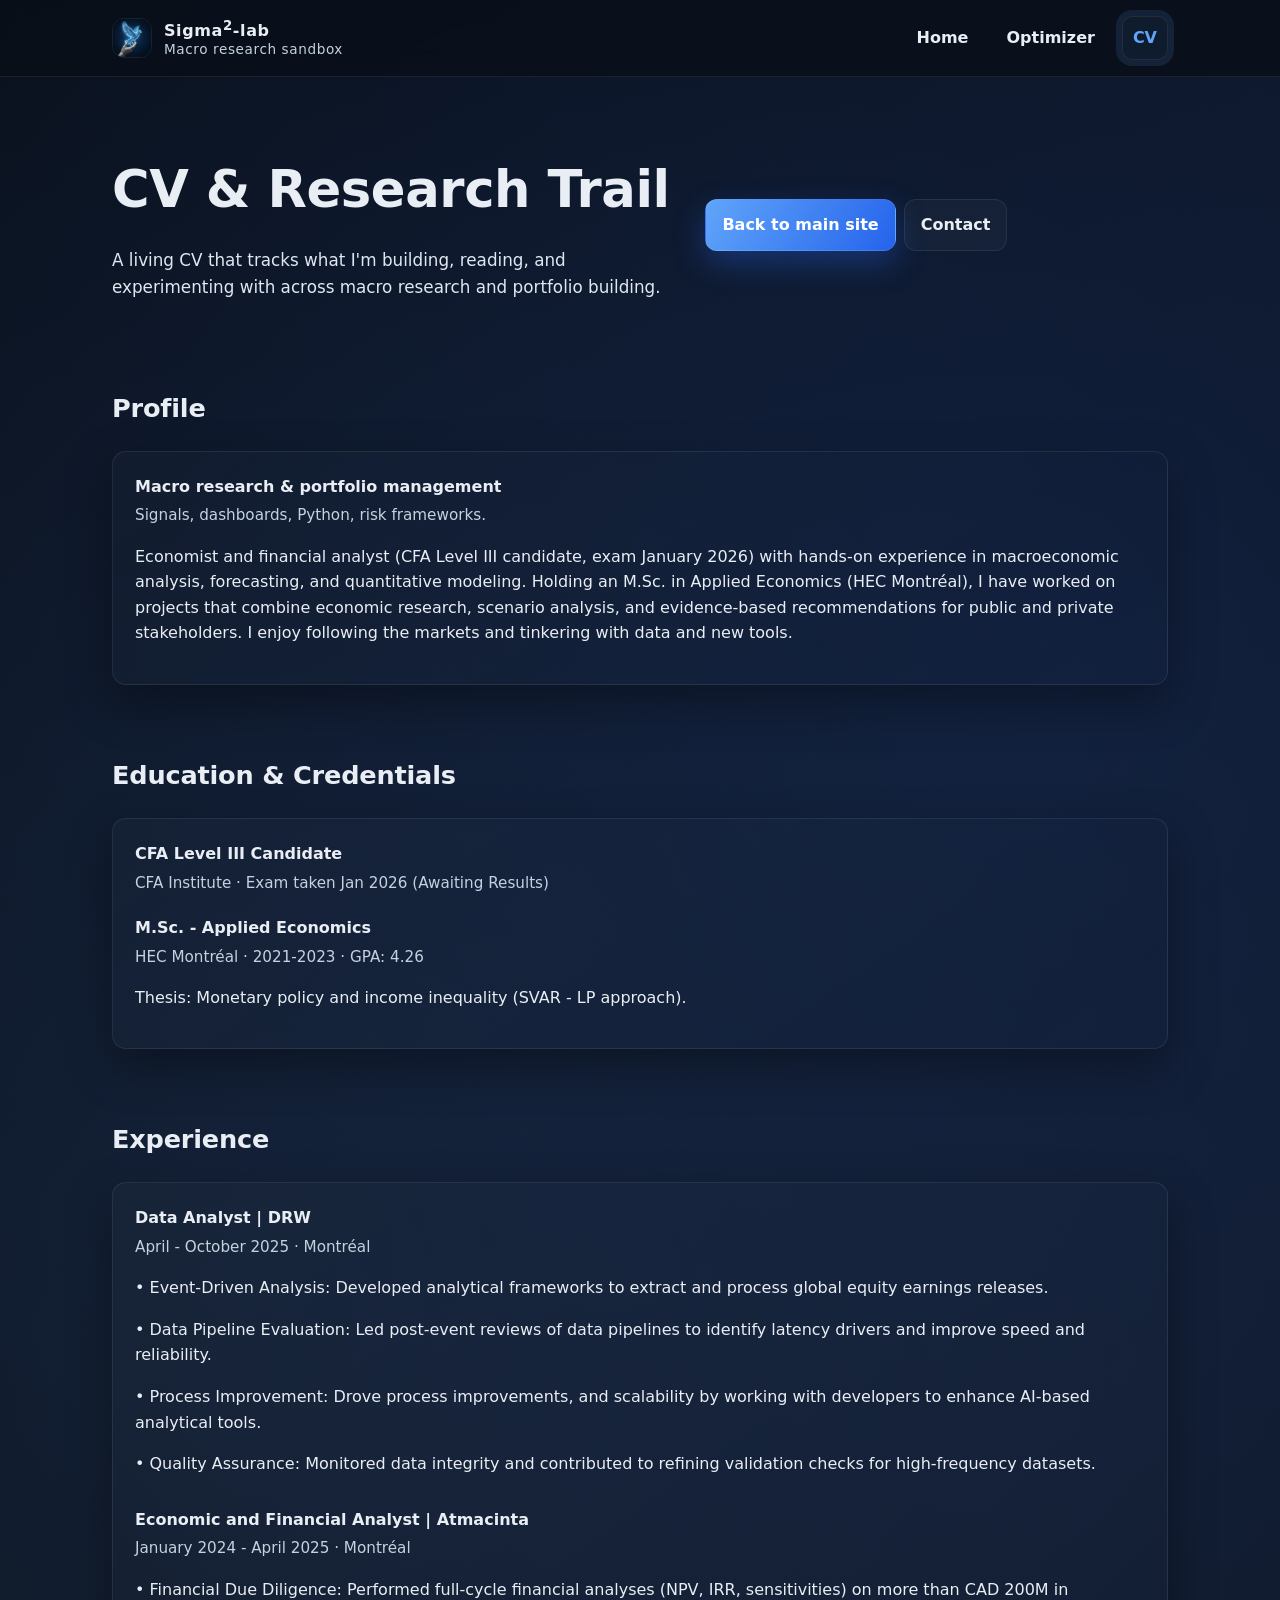
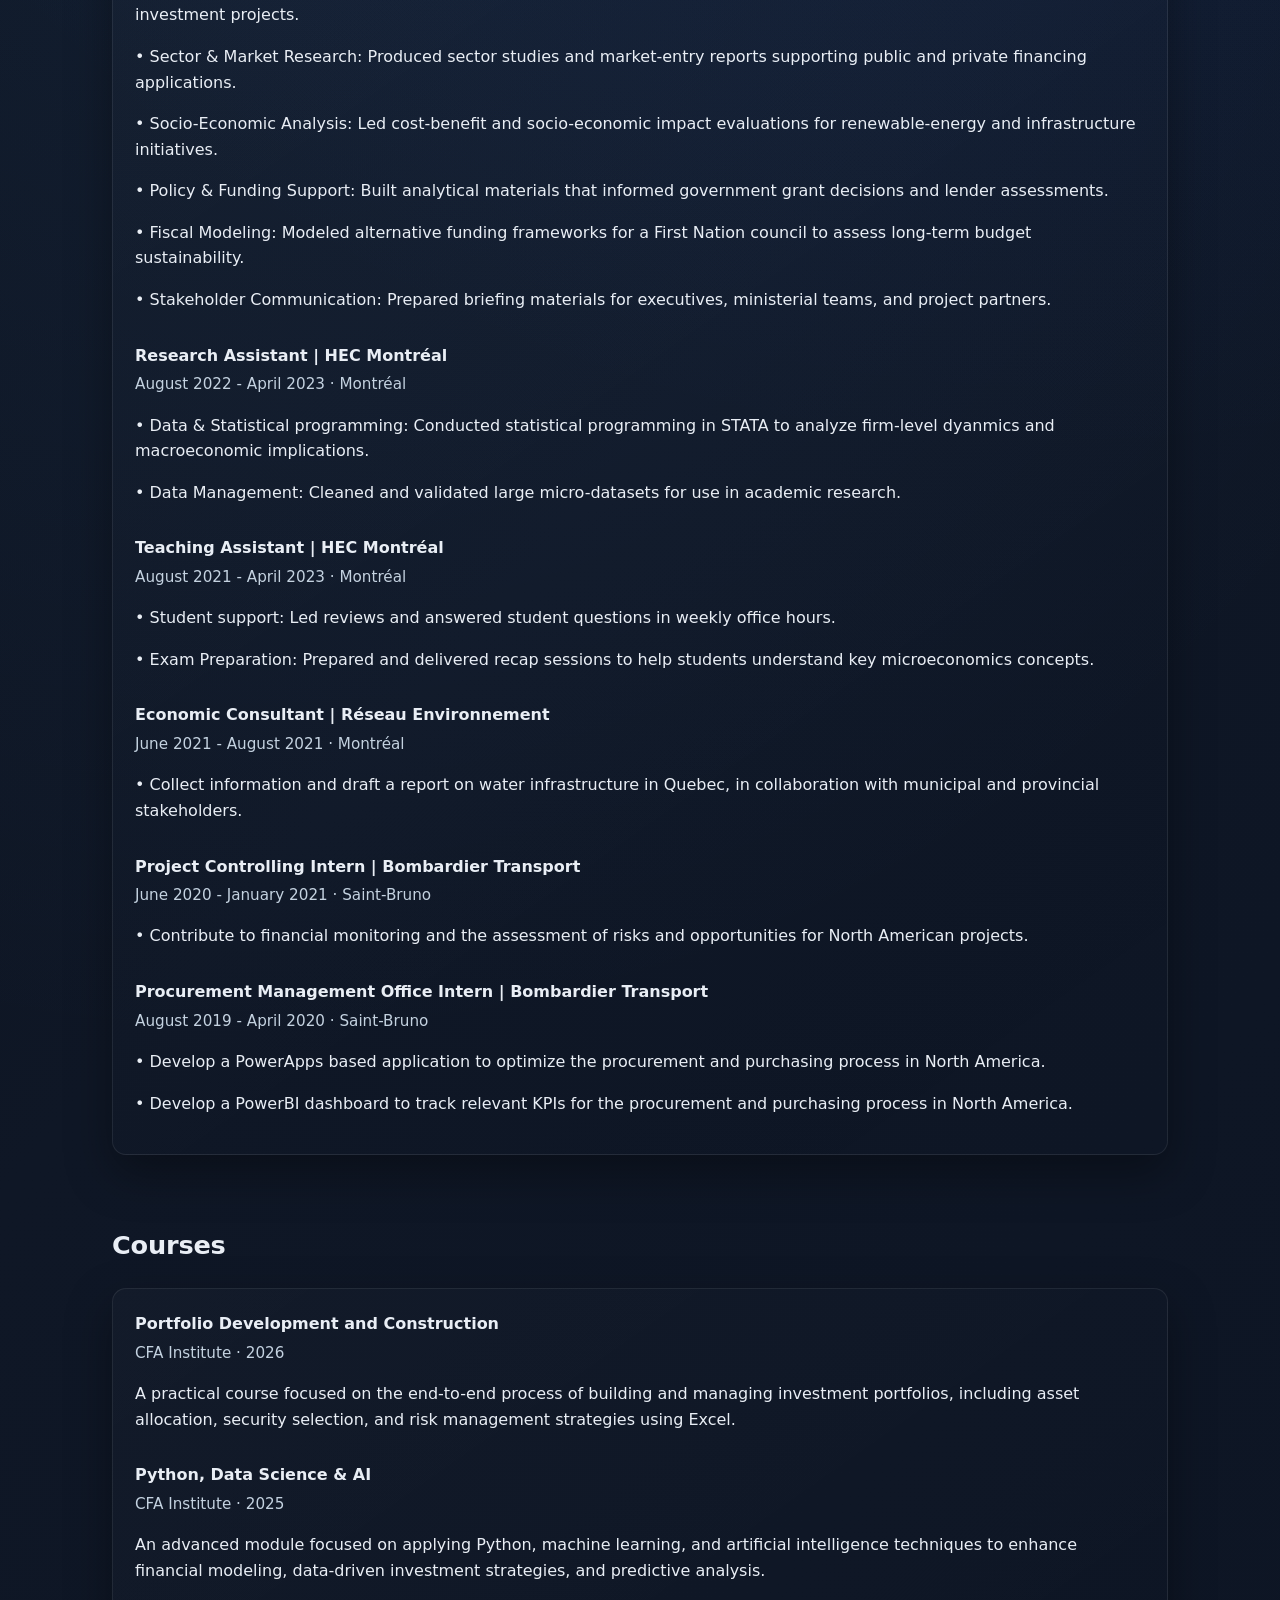
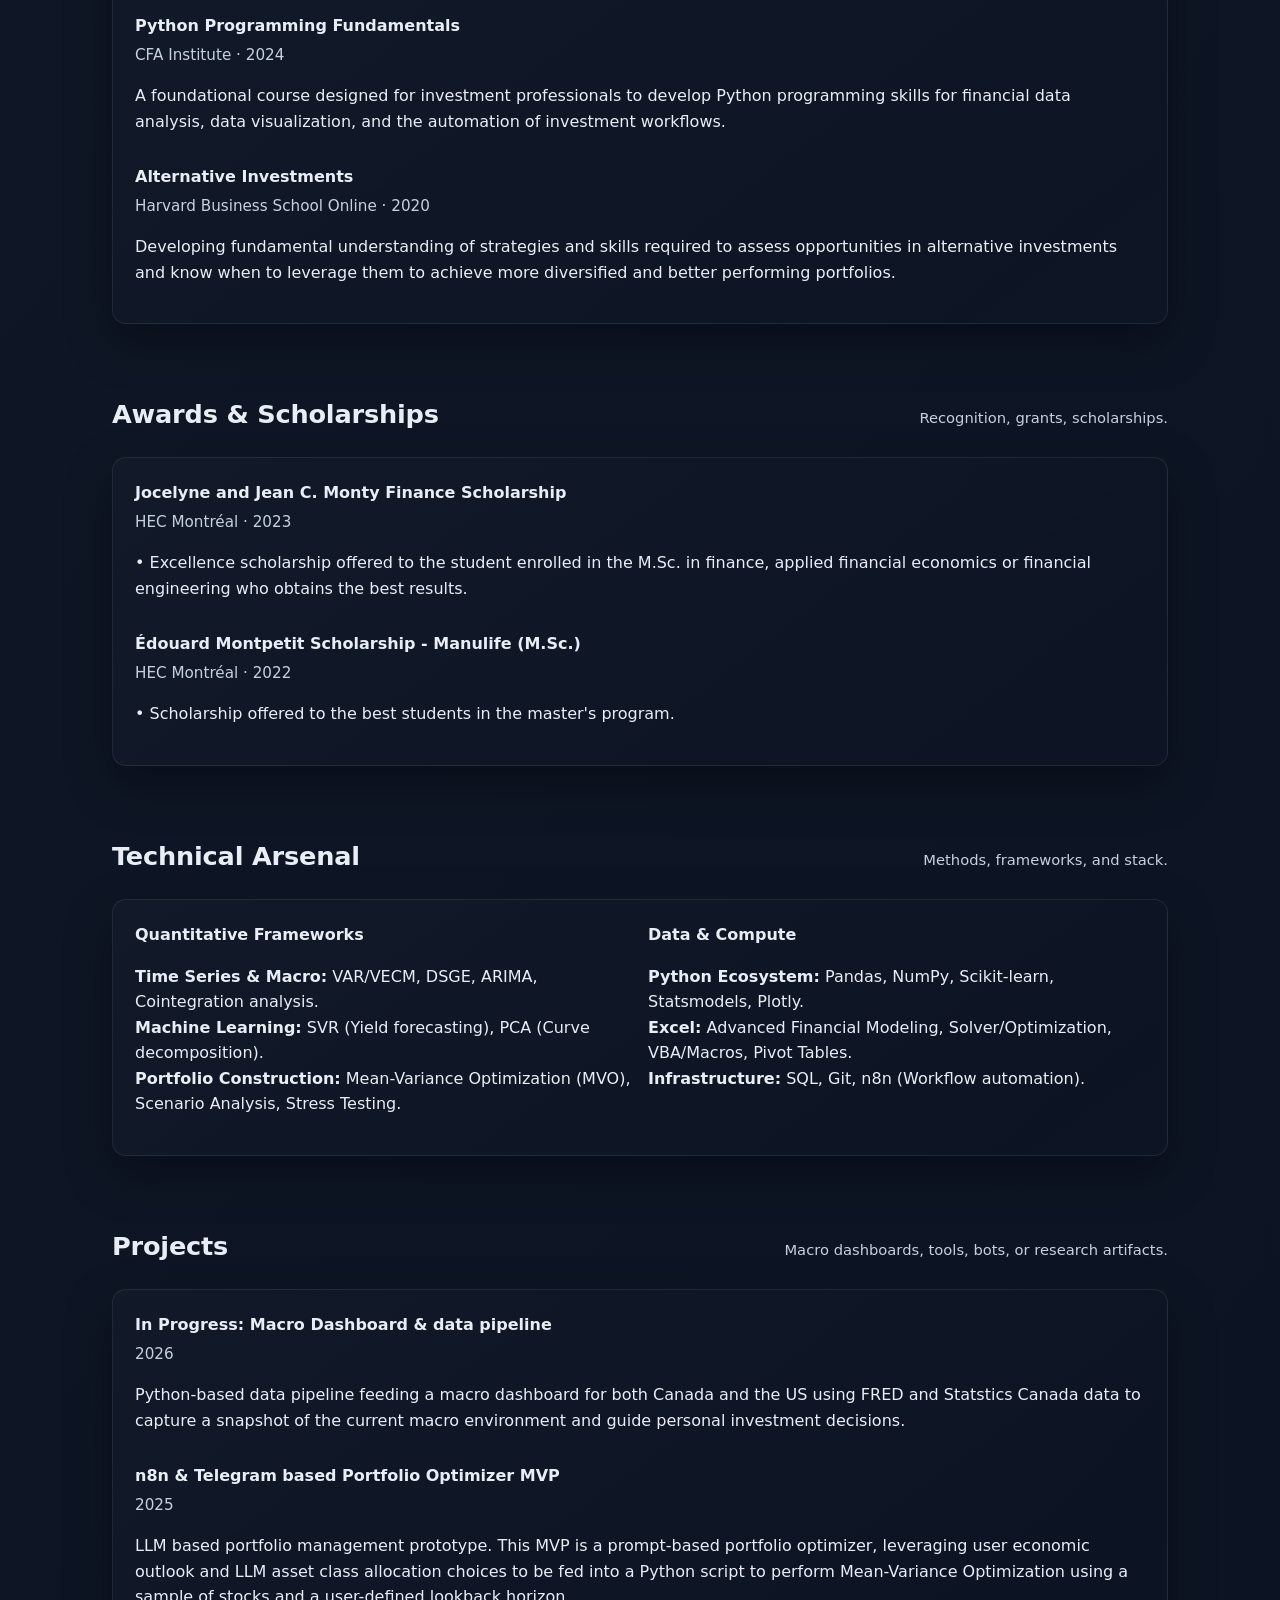
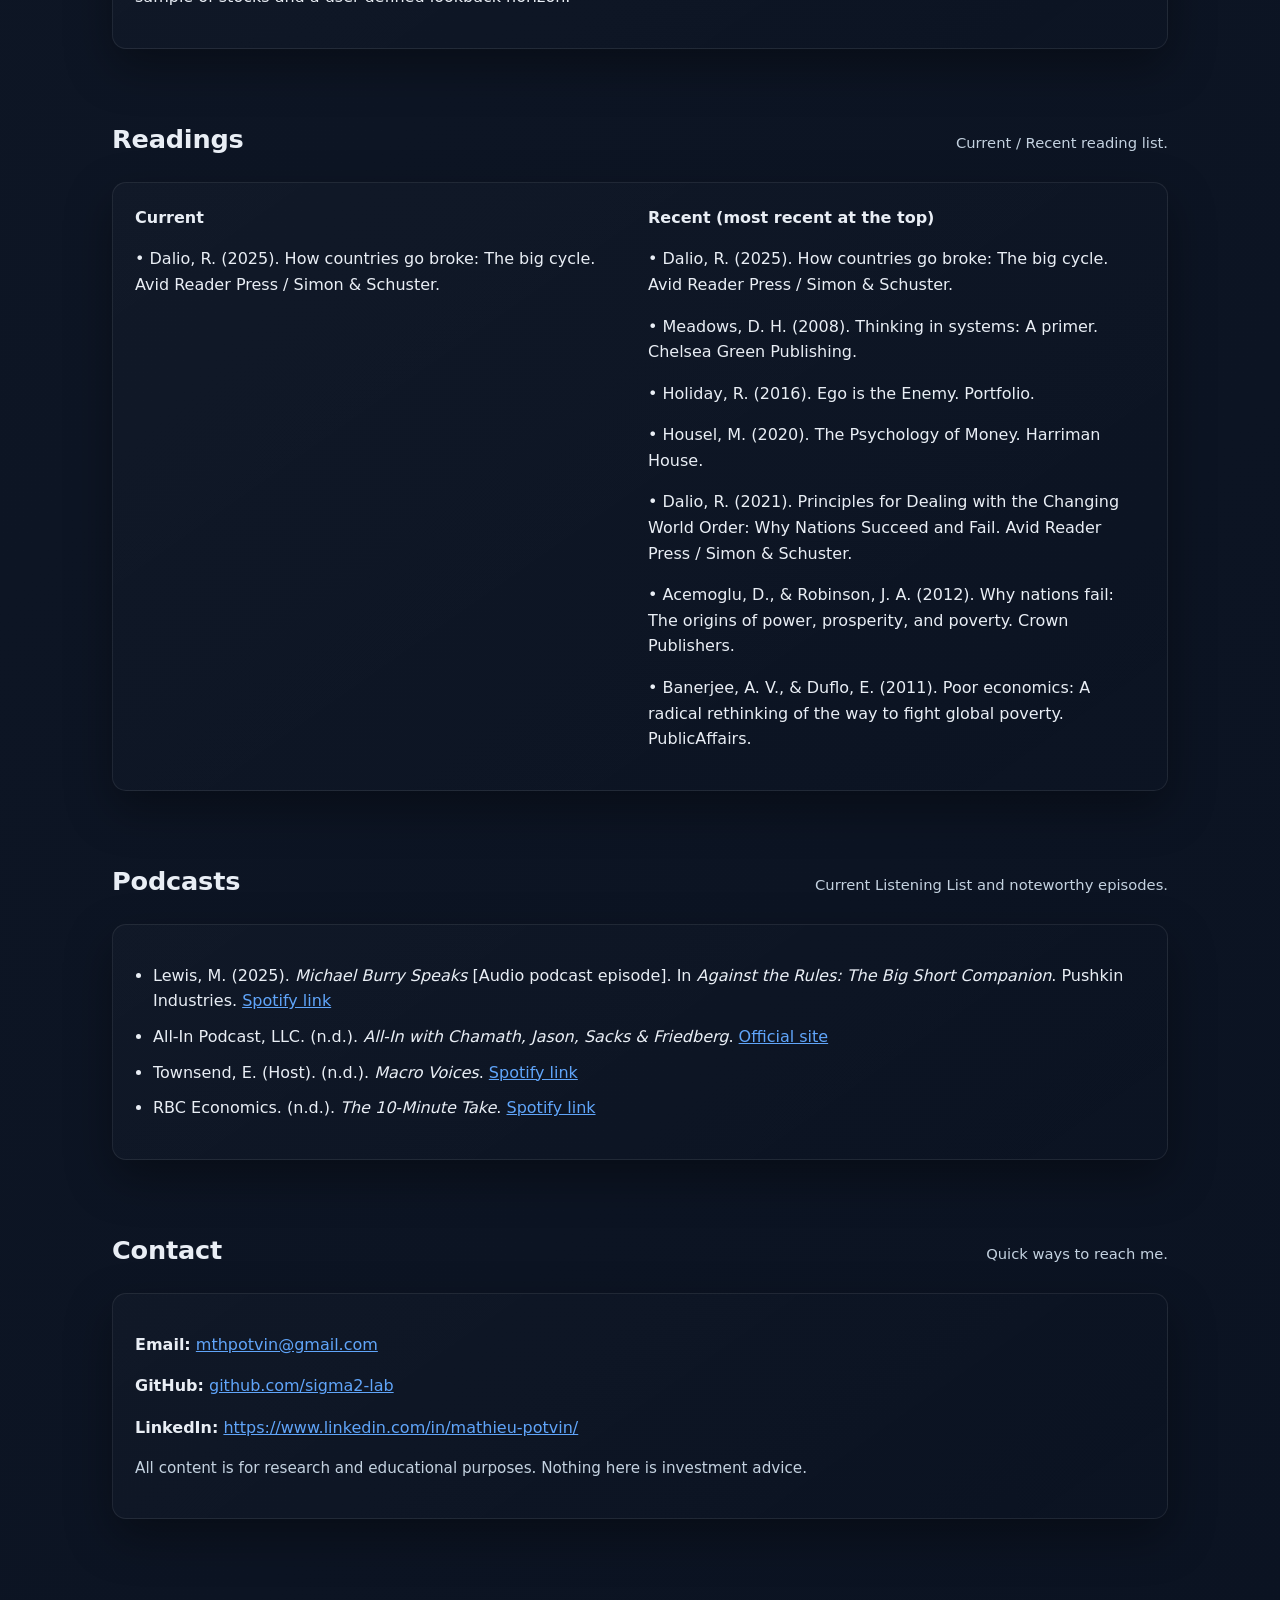
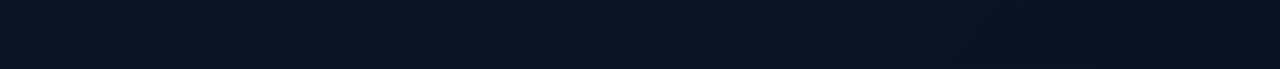
==== cv.html @ 09a7672c "Add SEO meta tags and Katalepsis-Lab redirect signal - Add description, keywords, canonical, and OG " ====
<!doctype html>
<html lang="en">
<head>
  <meta charset="UTF-8" />
  <meta name="viewport" content="width=device-width, initial-scale=1" />
  <title>Sigma²-lab | CV</title>
  <meta name="description" content="CV of the researcher behind Sigma²-lab (formerly Katalepsis-Lab) — macro research, data pipelines, and quantitative portfolio work." />
  <meta name="keywords" content="sigma2-lab, katalepsis-lab, katalepsis lab, CV, macro research, quantitative finance" />
  <meta name="author" content="Sigma²-lab" />
  <link rel="canonical" href="https://sigma2-lab.github.io/cv.html" />
  <meta property="og:title" content="Sigma²-lab | CV" />
  <meta property="og:description" content="CV — Sigma²-lab, formerly Katalepsis-Lab." />
  <meta property="og:type" content="website" />
  <meta property="og:url" content="https://sigma2-lab.github.io/cv.html" />
  <link rel="stylesheet" href="styles.css" />
</head>
<body data-page="cv">
  <header>
    <div class="nav" id="siteNav">
      <a class="logo" href="index.html#home">
        <img src="logo.PNG" alt="Sigma²-lab Logo" class="logo-img" />
        <div>
          <span class="brand">Sigma<sup>2</sup>-lab</span>
          <span class="tagline">Macro research sandbox</span>
        </div>
      </a>
      <button class="nav-toggle" aria-label="Toggle navigation" id="navToggle">Menu</button>
      <nav class="nav-links" aria-label="Primary">
        <a class="nav-link" data-page="home" href="index.html#home">Home</a>
        <a class="nav-link" data-page="optimizer" href="optimizer.html">Optimizer</a>
        <a class="nav-link" data-page="cv" href="cv.html">CV</a>
      </nav>
    </div>
  </header>

  <main>
    <section class="hero" id="home">
      <div>
        <h1>CV & Research Trail</h1>
        <p class="lede">A living CV that tracks what I'm building, reading, and experimenting with across macro research and portfolio building.</p>
      </div>
      <div class="chips">
        <a class="btn btn-primary" href="index.html#home">Back to main site</a>
        <a class="btn" href="mailto:mthpotvin@gmail.com">Contact</a>
      </div>
    </section>

    <section>
      <div class="section-header">
      <h2>Profile</h2>
      </div>
      <div class="panel">
        <div class="item-title">Macro research & portfolio management</div>
        <div class="meta">Signals, dashboards, Python, risk frameworks.</div>
        <p>Economist and financial analyst (CFA Level III candidate, exam January 2026) with hands-on experience in macroeconomic analysis, 
          forecasting, and quantitative modeling. Holding an M.Sc. in Applied Economics (HEC Montréal), I have worked on projects that combine
           economic research, scenario analysis, and evidence-based recommendations for public and private stakeholders. I enjoy following the markets
           and tinkering with data and new tools.</p>
      </div>
    </section>
  <section>
  <div class="section-header">
    <h2>Education & Credentials</h2>
  </div>
  <div class="panel list">
    <div>
      <div class="item-title">CFA Level III Candidate</div>
      <div class="meta">CFA Institute · Exam taken Jan 2026 (Awaiting Results)</div>
    </div>
    <div>
      <div class="item-title">M.Sc. - Applied Economics</div>
      <div class="meta">HEC Montréal · 2021-2023 · GPA: 4.26</div>
      <p>Thesis: Monetary policy and income inequality (SVAR - LP approach).</p>
    </div>
  </div>
  </section>
    <section>
      <div class="section-header">
      <h2>Experience</h2>
      </div>
      <div class="panel list" id="experience">
        <div>
          <div class="item-title">Data Analyst | DRW </div>
          <div class="meta">April - October 2025 · Montréal</div>
          <p>•  Event-Driven Analysis: Developed analytical frameworks to extract and process global equity earnings releases.</p>
          <p>•	Data Pipeline Evaluation: Led post-event reviews of data pipelines to identify latency drivers and improve speed and reliability.</p>
          <p>•	Process Improvement: Drove process improvements, and scalability by working with developers to enhance AI-based analytical tools.</p>
          <p>•	Quality Assurance: Monitored data integrity and contributed to refining validation checks for high-frequency datasets.</p>
        </div>
        <div>
          <div class="item-title">Economic and Financial Analyst | Atmacinta</div>
          <div class="meta">January 2024 - April 2025 · Montréal</div>
          <p>•	Financial Due Diligence: Performed full-cycle financial analyses (NPV, IRR, sensitivities) on more than CAD 200M in investment projects.</p>
          <p>•	Sector & Market Research: Produced sector studies and market-entry reports supporting public and private financing applications.</p>
          <p>•	Socio-Economic Analysis: Led cost-benefit and socio-economic impact evaluations for renewable-energy and infrastructure initiatives.</p>
          <p>•	Policy & Funding Support: Built analytical materials that informed government grant decisions and lender assessments.</p>
          <p>•	Fiscal Modeling: Modeled alternative funding frameworks for a First Nation council to assess long-term budget sustainability.</p>
          <p>•	Stakeholder Communication: Prepared briefing materials for executives, ministerial teams, and project partners.</p>
        </div>
        <div>
          <div class="item-title">Research Assistant | HEC Montréal</div>
          <div class="meta">August 2022 - April 2023 · Montréal</div>
          <p>•	Data & Statistical programming: Conducted statistical programming in STATA to analyze firm-level dyanmics and macroeconomic implications.</p>
          <p>•  Data Management: Cleaned and validated large micro-datasets for use in academic research.</p>
        </div>
        <div>
          <div class="item-title">Teaching Assistant | HEC Montréal</div>
          <div class="meta">August 2021 - April 2023 · Montréal</div>
          <p>•	Student support: Led reviews and answered student questions in weekly office hours.</p>
          <p>•  Exam Preparation: Prepared and delivered recap sessions to help students understand key microeconomics concepts.</p>
        </div>
        <div>
          <div class="item-title">Economic Consultant | Réseau Environnement</div>
          <div class="meta">June 2021 - August 2021 · Montréal</div>
          <p>•	Collect information and draft a report on water infrastructure in Quebec, in collaboration with municipal and provincial stakeholders.</p>
        </div>
        <div>
          <div class="item-title">Project Controlling Intern | Bombardier Transport</div>
          <div class="meta">June 2020 - January 2021 · Saint-Bruno</div>
          <p>•	Contribute to financial monitoring and the assessment of risks and opportunities for North American projects.</p>
        </div>
        <div>
          <div class="item-title">Procurement Management Office Intern | Bombardier Transport</div>
          <div class="meta">August 2019 - April 2020 · Saint-Bruno</div>
          <p>•	Develop a PowerApps based application to optimize the procurement and purchasing process in North America.</p>
          <p>•	Develop a PowerBI dashboard to track relevant KPIs for the procurement and purchasing process in North America.</p>
        </div>
      </div>
    </section>

    
    <section>
      <div class="section-header">
        <h2>Courses</h2>
      </div>
      <div class="panel list">
        <div>
          <div class="item-title">Portfolio Development and Construction</div>
          <div class="meta">CFA Institute · 2026</div>
          <p>A practical course focused on the end-to-end process of building and managing investment portfolios, including asset allocation, security selection, and risk management strategies using Excel.</p>
        </div>
        <div>
          <div class="item-title">Python, Data Science & AI</div>
          <div class="meta">CFA Institute · 2025</div>
          <p>An advanced module focused on applying Python, machine learning, and artificial intelligence techniques to enhance financial modeling, data-driven investment strategies, and predictive analysis.</p>
        </div>
        <div>
          <div class="item-title">Python Programming Fundamentals</div>
          <div class="meta">CFA Institute · 2024</div>
          <p>A foundational course designed for investment professionals to develop Python programming skills for financial data analysis, data visualization, and the automation of investment workflows.</p>
        </div>
        <div>
          <div class="item-title">Alternative Investments</div>
          <div class="meta">Harvard Business School Online · 2020</div>
          <p>Developing fundamental understanding of strategies and skills required to assess opportunities in alternative investments and know when to leverage them to achieve more diversified and better performing portfolios.</p>
        </div>
      </div>
    </section>

    <section>
      <div class="section-header">
        <h2>Awards & Scholarships</h2>
        <p class="help">Recognition, grants, scholarships.</p>
      </div>
      <div class="panel list">
        <div>
          <div class="item-title">Jocelyne and Jean C. Monty Finance Scholarship</div>
          <div class="meta">HEC Montréal · 2023</div>
          <p>•	Excellence scholarship offered to the student enrolled in the M.Sc. in finance, applied financial economics or financial engineering who obtains the best results.</p>
        </div>
        <div>
          <div class="item-title">Édouard Montpetit Scholarship - Manulife (M.Sc.)</div>
          <div class="meta">HEC Montréal · 2022</div>
          <p>•	Scholarship offered to the best students in the master's program.</p>
        </div>
      </div>
    </section>

    <section>
        <div class="section-header">
          <h2>Technical Arsenal</h2>
          <p class="help">Methods, frameworks, and stack.</p>
        </div>

        <div class="panel grid-two">
        <div>
          <div class="item-title">Quantitative Frameworks</div>
          <p>
            <strong>Time Series & Macro:</strong> VAR/VECM, DSGE, ARIMA, Cointegration analysis.<br>
            <strong>Machine Learning:</strong> SVR (Yield forecasting), PCA (Curve decomposition).<br>
            <strong>Portfolio Construction:</strong> Mean-Variance Optimization (MVO), Scenario Analysis, Stress Testing.
          </p>
        </div>

        <div>
          <div class="item-title">Data & Compute</div>
          <p>
          <strong>Python Ecosystem:</strong> Pandas, NumPy, Scikit-learn, Statsmodels, Plotly.<br>
          <strong>Excel:</strong> Advanced Financial Modeling, Solver/Optimization, VBA/Macros, Pivot Tables.<br>
          <strong>Infrastructure:</strong> SQL, Git, n8n (Workflow automation).
          </p>
        </div>
      </div>
    </section>

    <section>
      <div class="section-header">
        <h2>Projects</h2>
        <p class="help">Macro dashboards, tools, bots, or research artifacts.</p>
      </div>
      <div class="panel list">
        <div>
          <div class="item-title">In Progress: Macro Dashboard & data pipeline</div>
          <div class="meta">2026</div>
          <p>Python-based data pipeline feeding a macro dashboard for both Canada and the US using FRED and Statstics Canada data to capture a snapshot of the current
            macro environment and guide personal investment decisions.</p>
        </div>
        <div>
          <div class="item-title">n8n & Telegram based Portfolio Optimizer MVP</div>
          <div class="meta">2025</div>
          <p>LLM based portfolio management prototype. This MVP is a prompt-based portfolio optimizer, leveraging user economic outlook and LLM asset class allocation choices to be fed
            into a Python script to perform Mean-Variance Optimization using a sample of stocks and a user-defined lookback horizon.</p>
        </div>
      </div>
    </section>

    <section>
      <div class="section-header">
        <h2>Readings</h2>
        <p class="help">Current / Recent reading list.</p>
      </div>
      <div class="panel grid-two">
        <div>
          <div class="item-title">Current</div>
          <p>•	Dalio, R. (2025). How countries go broke: The big cycle. Avid Reader Press / Simon & Schuster.</p>
        </div>
        <div>
          <div class="item-title">Recent (most recent at the top)</div>
          <p>•	Dalio, R. (2025). How countries go broke: The big cycle. Avid Reader Press / Simon & Schuster.</p>
          <p>•	Meadows, D. H. (2008). Thinking in systems: A primer. Chelsea Green Publishing.</p>
          <p>•	Holiday, R. (2016). Ego is the Enemy. Portfolio.</p>
          <p>•	Housel, M. (2020). The Psychology of Money. Harriman House.</p>
          <p>•	Dalio, R. (2021). Principles for Dealing with the Changing World Order: Why Nations Succeed and Fail. Avid Reader Press / Simon & Schuster.</p>
          <p>•	Acemoglu, D., & Robinson, J. A. (2012). Why nations fail: The origins of power, prosperity, and poverty. Crown Publishers.</p>
          <p>•	Banerjee, A. V., & Duflo, E. (2011). Poor economics: A radical rethinking of the way to fight global poverty. PublicAffairs.</p>
        </div>
      </div>
    </section>

    <section>
      <div class="section-header">
        <h2>Podcasts</h2>
        <p class="help">Current Listening List and noteworthy episodes.</p>
      </div>

      <div class="panel">
        <ul class="podcast-list">
          <li>
            Lewis, M. (2025). <i>Michael Burry Speaks</i> [Audio podcast episode]. In
            <i>Against the Rules: The Big Short Companion</i>. Pushkin Industries.
            <a href="https://open.spotify.com/episode/09jXJQOVKzteGCSTBP5kJV?si=xv_OdGkUS_28wvUvghiuYA" target="_blank">Spotify link</a>
          </li>
          <li>
            All-In Podcast, LLC. (n.d.). <i>All-In with Chamath, Jason, Sacks & Friedberg</i>.
            <a href="https://www.allinpodcast.co" target="_blank">Official site</a>
          </li>
          <li>
            Townsend, E. (Host). (n.d.). <i>Macro Voices</i>.
            <a href="https://open.spotify.com/show/6DX9sYVSZq4YqbpGuxRg6f" target="_blank">Spotify link</a>
          </li>
          <li>
            RBC Economics. (n.d.). <i>The 10-Minute Take</i>.
            <a href="https://open.spotify.com/show/7fF7HUWbzFSlcp3rBoHo71?si=137bab40bac445e7" target="_blank">Spotify link</a>
          </li>

        </ul>
      </div>
    </section>

    <section>
      <div class="section-header">
        <h2>Contact</h2>
        <p class="help">Quick ways to reach me.</p>
      </div>
      <div class="panel">
        <p><strong>Email:</strong> <a href="mailto:mthpotvin@gmail.com">mthpotvin@gmail.com</a></p>
        <p><strong>GitHub:</strong> <a href="https://github.com/sigma2-lab" target="_blank" rel="noreferrer">github.com/sigma2-lab</a></p>
        <p><strong>LinkedIn:</strong> <a href="https://www.linkedin.com/in/mathieu-potvin/" target="_blank" rel="noreferrer">https://www.linkedin.com/in/mathieu-potvin/</a></p>
        <p class="note">All content is for research and educational purposes. Nothing here is investment advice.</p>

        
      </div>
    </section>
  </main>

  <script src="nav.js"></script>
</body>
</html>
---- styles.css ----
:root {
  --bg: #0d141f;
  --panel: #121c2b;
  --card: #162338;
  --text: #e9eef5;
  --muted: #c4d2e0;
  
  /* INSTITUTIONAL BLUE PALETTE */
  --accent: #60a5fa;        /* Soft Blue (Text/Links) */
  --accent-strong: #2563eb; /* Royal Blue (Buttons/Active) */
  
  --edge: rgba(255, 255, 255, 0.08);
  --shadow: 0 18px 46px rgba(0, 0, 0, 0.35);
  --radius: 14px;
}

* { box-sizing: border-box; }

html { scroll-behavior: smooth; }

body {
  margin: 0;
  min-height: 100vh;
  font-family: "Inter", "Segoe UI", system-ui, sans-serif;
  color: var(--text);
  /* Updated background gradients to subtle blue/slate tones */
  background: radial-gradient(circle at 20% 20%, rgba(96, 165, 250, 0.08), transparent 26%),
              radial-gradient(circle at 82% 10%, rgba(37, 99, 235, 0.12), transparent 24%),
              linear-gradient(130deg, #090f19 0%, #0f1726 35%, #0b1322 100%);
  line-height: 1.6;
  -webkit-font-smoothing: antialiased;
}

a { color: var(--accent); }

header {
  position: sticky;
  top: 0;
  z-index: 20;
  backdrop-filter: blur(12px);
  background: rgba(9, 15, 25, 0.82);
  border-bottom: 1px solid var(--edge);
}

.nav {
  display: flex;
  align-items: center;
  justify-content: space-between;
  max-width: 1100px;
  margin: 0 auto;
  padding: 16px 22px;
  gap: 14px;
}

.logo {
  display: flex;
  align-items: center;
  gap: 12px;
  font-weight: 700;
  letter-spacing: 0.6px;
  color: var(--text);
  text-decoration: none;
}

.logo-img {
  width: 40px;
  height: 40px;
  border-radius: 12px;      /* Matches the original corner curve */
  object-fit: cover;        /* Ensures the image fills the square without stretching */
  border: 1px solid var(--edge);
}

.logo-mark {
  width: 40px;
  height: 40px;
  border-radius: 12px;
  /* Updated logo gradients to blue */
  background: linear-gradient(135deg, rgba(96, 165, 250, 0.15), rgba(37, 99, 235, 0.45));
  border: 1px solid var(--edge);
  box-shadow: 0 0 0 6px rgba(96, 165, 250, 0.14), 0 12px 30px rgba(0, 0, 0, 0.28);
}

.logo span { display: block; line-height: 1.2; }
.logo .brand { font-size: 1rem; }
.logo .tagline { font-size: 0.85rem; color: var(--muted); font-weight: 500; }

.nav-links {
  display: flex;
  align-items: center;
  gap: 16px;
}

.nav-links .nav-link {
  color: var(--text);
  text-decoration: none;
  padding: 8px 10px;
  border-radius: 10px;
  border: 1px solid transparent;
  font-weight: 600;
  transition: all 0.2s ease;
}

.nav-links .nav-link:hover,
.nav-links .nav-link:focus-visible {
  color: var(--accent);
  border-color: var(--edge);
  background: rgba(255, 255, 255, 0.04);
}

.nav-links .nav-link.active {
  color: var(--accent);
  border-color: var(--edge);
  /* Active state blue tint */
  background: rgba(96, 165, 250, 0.08);
  box-shadow: 0 0 0 6px rgba(96, 165, 250, 0.12);
}

.nav-toggle {
  display: none;
  background: rgba(255, 255, 255, 0.06);
  border: 1px solid var(--edge);
  color: var(--text);
  border-radius: 10px;
  padding: 10px;
  cursor: pointer;
}

main {
  max-width: 1100px;
  margin: 0 auto;
  padding: 28px 22px 80px;
}

section { margin-bottom: 70px; }

.hero {
  margin: 28px 0 70px;
  display: grid;
  grid-template-columns: 1.1fr 0.9fr;
  gap: 28px;
  align-items: center;
}

.eyebrow {
  display: inline-flex;
  align-items: center;
  gap: 10px;
  font-size: 0.85rem;
  text-transform: uppercase;
  letter-spacing: 1.2px;
  color: var(--muted);
  background: rgba(255, 255, 255, 0.04);
  border: 1px solid var(--edge);
  border-radius: 999px;
  padding: 10px 14px;
}

.eyebrow .dot {
  width: 8px;
  height: 8px;
  border-radius: 999px;
  background: var(--accent);
  box-shadow: 0 0 0 4px rgba(96, 165, 250, 0.2);
}

h1 { font-size: clamp(2.2rem, 4vw, 3.4rem); margin: 16px 0 12px; letter-spacing: -0.4px; }
.lede { font-size: 1.05rem; color: #dfe7f1; max-width: 640px; }
.note { font-size: 0.95rem; color: var(--muted); margin-top: 12px; }

.hero-cta {
  display: flex;
  flex-wrap: wrap;
  gap: 12px;
  margin: 24px 0 10px;
}

.btn {
  display: inline-flex;
  align-items: center;
  gap: 10px;
  padding: 12px 16px;
  border-radius: 12px;
  font-weight: 700;
  border: 1px solid var(--edge);
  text-decoration: none;
  transition: transform 0.2s ease, box-shadow 0.2s ease, background 0.2s ease, color 0.2s ease;
  cursor: pointer;
  color: var(--text);
  background: rgba(255, 255, 255, 0.03);
}

.btn:hover,
.btn:focus-visible {
  transform: translateY(-2px);
  box-shadow: 0 10px 24px rgba(0, 0, 0, 0.32);
  background: rgba(255, 255, 255, 0.06);
}

.btn-primary {
  /* Updated gradient to blue */
  background: linear-gradient(120deg, var(--accent) 0%, var(--accent-strong) 100%);
  color: #ffffff; /* White text for better contrast on blue */
  box-shadow: 0 12px 30px rgba(37, 99, 235, 0.35);
}

.btn-primary:hover,
.btn-primary:focus-visible,
.btn-primary:active {
  background: linear-gradient(120deg, var(--accent) 0%, #3b82f6 100%);
  color: #ffffff;
  border-color: var(--edge);
  box-shadow: 0 12px 30px rgba(37, 99, 235, 0.42);
}

.chips {
  display: flex;
  flex-wrap: wrap;
  gap: 8px;
}

.pill {
  display: inline-flex;
  align-items: center;
  gap: 6px;
  font-size: 0.9rem;
  padding: 8px 12px;
  border-radius: 999px;
  border: 1px solid rgba(255, 255, 255, 0.1);
  color: var(--muted);
  background: rgba(255, 255, 255, 0.03);
}

.section-header {
  display: flex;
  align-items: baseline;
  justify-content: space-between;
  gap: 14px;
  margin-bottom: 22px;
  flex-wrap: wrap;
}

.section-header h2 { margin: 0; font-size: 1.6rem; letter-spacing: -0.2px; }
.section-header p { margin: 0; color: var(--muted); max-width: 620px; }

.cards {
  display: grid;
  grid-template-columns: repeat(auto-fit, minmax(260px, 1fr));
  gap: 16px;
}

.card {
  border-radius: var(--radius);
  border: 1px solid var(--edge);
  background: var(--card);
  padding: 20px;
  box-shadow: var(--shadow);
  position: relative;
  overflow: hidden;
}

.card::before {
  content: "";
  position: absolute;
  inset: -1px;
  /* Updated hover gradient to blue */
  background: linear-gradient(140deg, rgba(96, 165, 250, 0.15), transparent 55%);
  z-index: 0;
  opacity: 0;
  transition: opacity 0.25s ease;
}

.card:hover::before { opacity: 1; }

.card h3 { margin: 0 0 8px; }
.card p { margin: 0 0 12px; color: #d6e1ec; }

.status {
  display: inline-flex;
  padding: 6px 10px;
  border-radius: 10px;
  /* Updated status pills to blue */
  background: rgba(96, 165, 250, 0.08);
  border: 1px solid rgba(96, 165, 250, 0.25);
  color: var(--text);
  font-weight: 600;
  font-size: 0.9rem;
}

.tiles {
  display: grid;
  grid-template-columns: repeat(auto-fit, minmax(160px, 1fr));
  gap: 10px;
  margin-top: 12px;
}

.tile {
  border: 1px solid var(--edge);
  border-radius: 12px;
  padding: 12px;
  background: rgba(255, 255, 255, 0.02);
}

.tile .label { color: var(--muted); font-size: 0.9rem; }
.tile .value { font-weight: 700; margin-top: 6px; }

.panel {
  background: linear-gradient(145deg, rgba(255, 255, 255, 0.02), rgba(255, 255, 255, 0));
  border: 1px solid var(--edge);
  border-radius: var(--radius);
  padding: 22px;
  box-shadow: var(--shadow);
}

.hero-panel {
  display: grid;
  gap: 16px;
  /* Updated border gradient to blue */
  border-image: linear-gradient(120deg, rgba(96, 165, 250, 0.4), rgba(96, 165, 250, 0)) 1;
}

.grid-two {
  display: grid;
  grid-template-columns: repeat(auto-fit, minmax(320px, 1fr));
  gap: 16px;
}

.about-block {
  margin-top: 18px;
  background: var(--card);
  border-radius: var(--radius);
  padding: 18px;
  border: 1px solid var(--edge);
  color: var(--muted);
  box-shadow: var(--shadow);
}

label { display: block; font-weight: 600; margin-bottom: 6px; }

input[type="text"],
input[type="password"],
textarea,
select {
  width: 100%;
  background: rgba(255, 255, 255, 0.04);
  border: 1px solid var(--edge);
  border-radius: 10px;
  padding: 10px 12px;
  color: var(--text);
  font-family: inherit;
}

select {
  background: var(--card);
  color: var(--text);
  border: 1px solid var(--edge);
}

select:focus-visible {
  border-color: var(--accent);
  box-shadow: 0 0 0 4px rgba(96, 165, 250, 0.18);
  outline: none;
}

option {
  background: var(--panel);
  color: var(--text);
}

/* Improve visibility when hovering/selected inside dropdowns */
option:hover,
option:focus,
option:checked,
option:active {
  background: var(--accent) !important;
  color: #041118 !important;
}

textarea { resize: vertical; min-height: 60px; }

.help { color: var(--muted); font-size: 0.92rem; margin-top: 4px; }

.chat-grid {
  display: grid;
  grid-template-columns: 0.38fr 0.62fr;
  gap: 16px;
  align-items: start;
}

.chat-config { display: grid; gap: 12px; }

.chat-window {
  background: var(--card);
  border-radius: var(--radius);
  border: 1px solid var(--edge);
  min-height: 420px;
  display: flex;
  flex-direction: column;
  box-shadow: var(--shadow);
  padding: 12px;
}

.chat-messages {
  flex: 1;
  overflow-y: auto;
  padding: 12px;
  display: flex;
  flex-direction: column;
  gap: 8px;
  align-items: stretch;
  align-content: flex-start;
}

.message { display: flex; align-items: flex-start; }
.message.user { justify-content: flex-end; }

.bubble {
  max-width: 90%;
  padding: 10px 12px;
  border-radius: 14px;
  border: 1px solid var(--edge);
  background: rgba(255, 255, 255, 0.02);
  box-shadow: 0 8px 18px rgba(0, 0, 0, 0.25);
  line-height: 1.45;
}

.message.user .bubble {
  /* Updated User Bubble to soft blue */
  background: rgba(96, 165, 250, 0.12);
  border-color: rgba(96, 165, 250, 0.35);
  color: var(--text);
}

.message.assistant .bubble { color: var(--text); }

.bubble p { margin: 0 0 8px; }
.bubble p:last-child { margin-bottom: 0; }

.bubble strong { color: #f2f7ff; }
.bubble em { color: #d8e7ff; }

.bubble code.inline-code {
  background: rgba(255, 255, 255, 0.06);
  border: 1px solid var(--edge);
  padding: 2px 6px;
  border-radius: 8px;
  font-family: "SFMono-Regular", "Consolas", "Monaco", monospace;
  font-size: 0.95rem;
  color: var(--text);
}

.bubble pre.code-block {
  background: #0b1625;
  border: 1px solid var(--edge);
  border-radius: 12px;
  padding: 12px;
  overflow-x: auto;
  font-family: "SFMono-Regular", "Consolas", "Monaco", monospace;
  font-size: 0.95rem;
  color: var(--text);
  margin: 8px 0 0;
}

.bubble pre.code-block code { white-space: pre; display: block; }

.bubble table.md-table {
  width: 100%;
  border-collapse: collapse;
  margin: 10px 0;
  border: 1px solid var(--edge);
  background: rgba(255, 255, 255, 0.02);
  border-radius: 10px;
  overflow: hidden;
}

.bubble table.md-table th,
.bubble table.md-table td {
  padding: 8px 10px;
  border: 1px solid var(--edge);
  text-align: left;
  font-size: 0.96rem;
}

.bubble table.md-table th {
  background: rgba(255, 255, 255, 0.05);
  color: var(--text);
  font-weight: 700;
}

.bubble table.md-table tr:nth-child(even) td {
  background: rgba(255, 255, 255, 0.03);
}

.bubble hr.md-hr {
  border: none;
  border-top: 1px solid var(--edge);
  margin: 14px 0;
}

.bubble h1,
.bubble h2,
.bubble h3,
.bubble h4,
.bubble h5,
.bubble h6 {
  margin: 0 0 10px;
  line-height: 1.3;
  font-weight: 700;
}

.bubble h1 { font-size: 1.4rem; }
.bubble h2 { font-size: 1.25rem; }
.bubble h3 { font-size: 1.15rem; }
.bubble h4 { font-size: 1.08rem; }
.bubble h5,
.bubble h6 { font-size: 1rem; }

.md-list {
  margin: 6px 0 10px 18px;
  padding: 0 0 0 12px;
  color: var(--text);
}

.md-list li { margin: 6px 0; }

.chat-input {
  border-top: 1px solid var(--edge);
  padding: 10px;
  display: flex;
  gap: 8px;
  background: rgba(5, 8, 14, 0.65);
  backdrop-filter: blur(6px);
  position: sticky;
  bottom: 0;
  margin: 0 4px 4px;
  border-radius: var(--radius);
}

.chat-input textarea {
  min-height: 48px;
  max-height: 120px;
}

.error {
  color: #ffb4a2;
  font-size: 0.95rem;
  margin: 6px 0 0;
}

footer {
  border-top: 1px solid var(--edge);
  padding: 24px 22px 40px;
  color: var(--muted);
  font-size: 0.95rem;
  background: rgba(5, 8, 14, 0.7);
}

/* CV page small helpers */
.list { display: grid; gap: 14px; }
.item-title { font-weight: 700; margin-bottom: 4px; }
.meta { color: var(--muted); font-size: 0.95rem; margin-bottom: 6px; }
.podcast-list { padding-left: 18px; color: var(--text); }
.podcast-list li { margin-bottom: 10px; }

/* Optimizer setup guide */
.setup-guide {
  margin-top: 14px;
  border: 1px solid var(--edge);
  border-radius: 10px;
  background: rgba(96, 165, 250, 0.04);
  overflow: hidden;
}

.setup-guide summary {
  cursor: pointer;
  padding: 10px 14px;
  font-weight: 600;
  font-size: 0.92rem;
  color: var(--accent);
  list-style: none;
  user-select: none;
  display: flex;
  align-items: center;
  gap: 8px;
}

.setup-guide summary::-webkit-details-marker { display: none; }

.setup-guide summary::before {
  content: "▶";
  font-size: 0.7rem;
  transition: transform 0.2s ease;
  color: var(--muted);
}

.setup-guide[open] summary::before { transform: rotate(90deg); }

.setup-steps {
  margin: 0;
  padding: 0 14px 12px 32px;
  color: var(--muted);
  font-size: 0.9rem;
  line-height: 1.6;
  display: flex;
  flex-direction: column;
  gap: 6px;
}

.setup-steps li { padding-left: 4px; }
.setup-steps strong { color: var(--text); }

/* Optimizer layout */
.optimizer-layout {
  display: grid;
  grid-template-columns: 1.05fr 0.95fr;
  gap: 16px;
  align-items: start;
  margin-top: 16px;
}

.optimizer-column { display: flex; flex-direction: column; gap: 14px; }

.chat-panel {
  display: flex;
  flex-direction: column;
  gap: 12px;
}

.chat-history {
  height: 480px;
  overflow-y: auto;
  padding: 12px;
  border-radius: var(--radius);
  border: 1px solid var(--edge);
  background: var(--card);
  box-shadow: var(--shadow);
  scrollbar-width: thin;
  scrollbar-color: var(--edge) #0b1322;
}

.chat-entry { display: flex; margin-bottom: 10px; }
.chat-entry.user { justify-content: flex-end; }

.chat-entry .bubble {
  max-width: 95%;
  width: fit-content;
}

/* Match optimizer chat bubbles to main chatbot styling */
.chat-entry.user .bubble {
  /* Updated User Bubble to soft blue */
  background: rgba(96, 165, 250, 0.12);
  border-color: rgba(96, 165, 250, 0.35);
  color: var(--text);
}
.chat-entry.assistant .bubble {
  color: var(--text);
}

/* Dark scrollbars for optimizer chat */
.chat-history::-webkit-scrollbar {
  width: 10px;
}

.chat-history::-webkit-scrollbar-track {
  background: #0b1322;
  border-radius: 10px;
}

.chat-history::-webkit-scrollbar-thumb {
  background: var(--edge);
  border-radius: 10px;
}

.chat-history::-webkit-scrollbar-thumb:hover {
  background: rgba(96, 165, 250, 0.35); /* Updated hover to blue */
}

.chat-input-bar {
  display: flex;
  gap: 8px;
  align-items: flex-start;
}

.chat-input-bar textarea {
  min-height: 64px;
  max-height: 140px;
}

.allocation-panel h3 { margin: 0 0 8px; }

.allocation-form { display: grid; gap: 10px; }

.allocation-row {
  display: grid;
  grid-template-columns: 1fr 0.8fr;
  gap: 10px;
  align-items: center;
}

.control-buttons { display: flex; gap: 10px; flex-wrap: wrap; margin-top: 6px; }

.mini-table {
  width: 100%;
  border-collapse: collapse;
  margin-top: 10px;
  background: rgba(255, 255, 255, 0.02);
  border: 1px solid var(--edge);
  border-radius: 10px;
  overflow: hidden;
}

.mini-table th,
.mini-table td {
  padding: 8px 10px;
  border: 1px solid var(--edge);
  text-align: left;
}

.mini-table th {
  background: rgba(255, 255, 255, 0.05);
  font-weight: 700;
}

.mini-table tr:nth-child(even) td { background: rgba(255, 255, 255, 0.03); }

.choice-buttons { display: flex; gap: 8px; flex-wrap: wrap; margin-top: 6px; }

@media (max-width: 980px) {
  .hero { grid-template-columns: 1fr; }
  .chat-grid { grid-template-columns: 1fr; }
  .chat-window { min-height: 360px; }
  .chat-input { position: static; }
  .nav-links { display: none; }
  .nav-toggle { display: inline-flex; }
  .nav.open .nav-links {
    display: flex;
    flex-direction: column;
    width: 100%;
    background: rgba(7, 12, 20, 0.94);
    padding: 12px;
    border: 1px solid var(--edge);
    border-radius: 12px;
  }
  .nav { align-items: flex-start; }
  .optimizer-layout { grid-template-columns: 1fr; }
  .chat-history { height: 380px; }
}
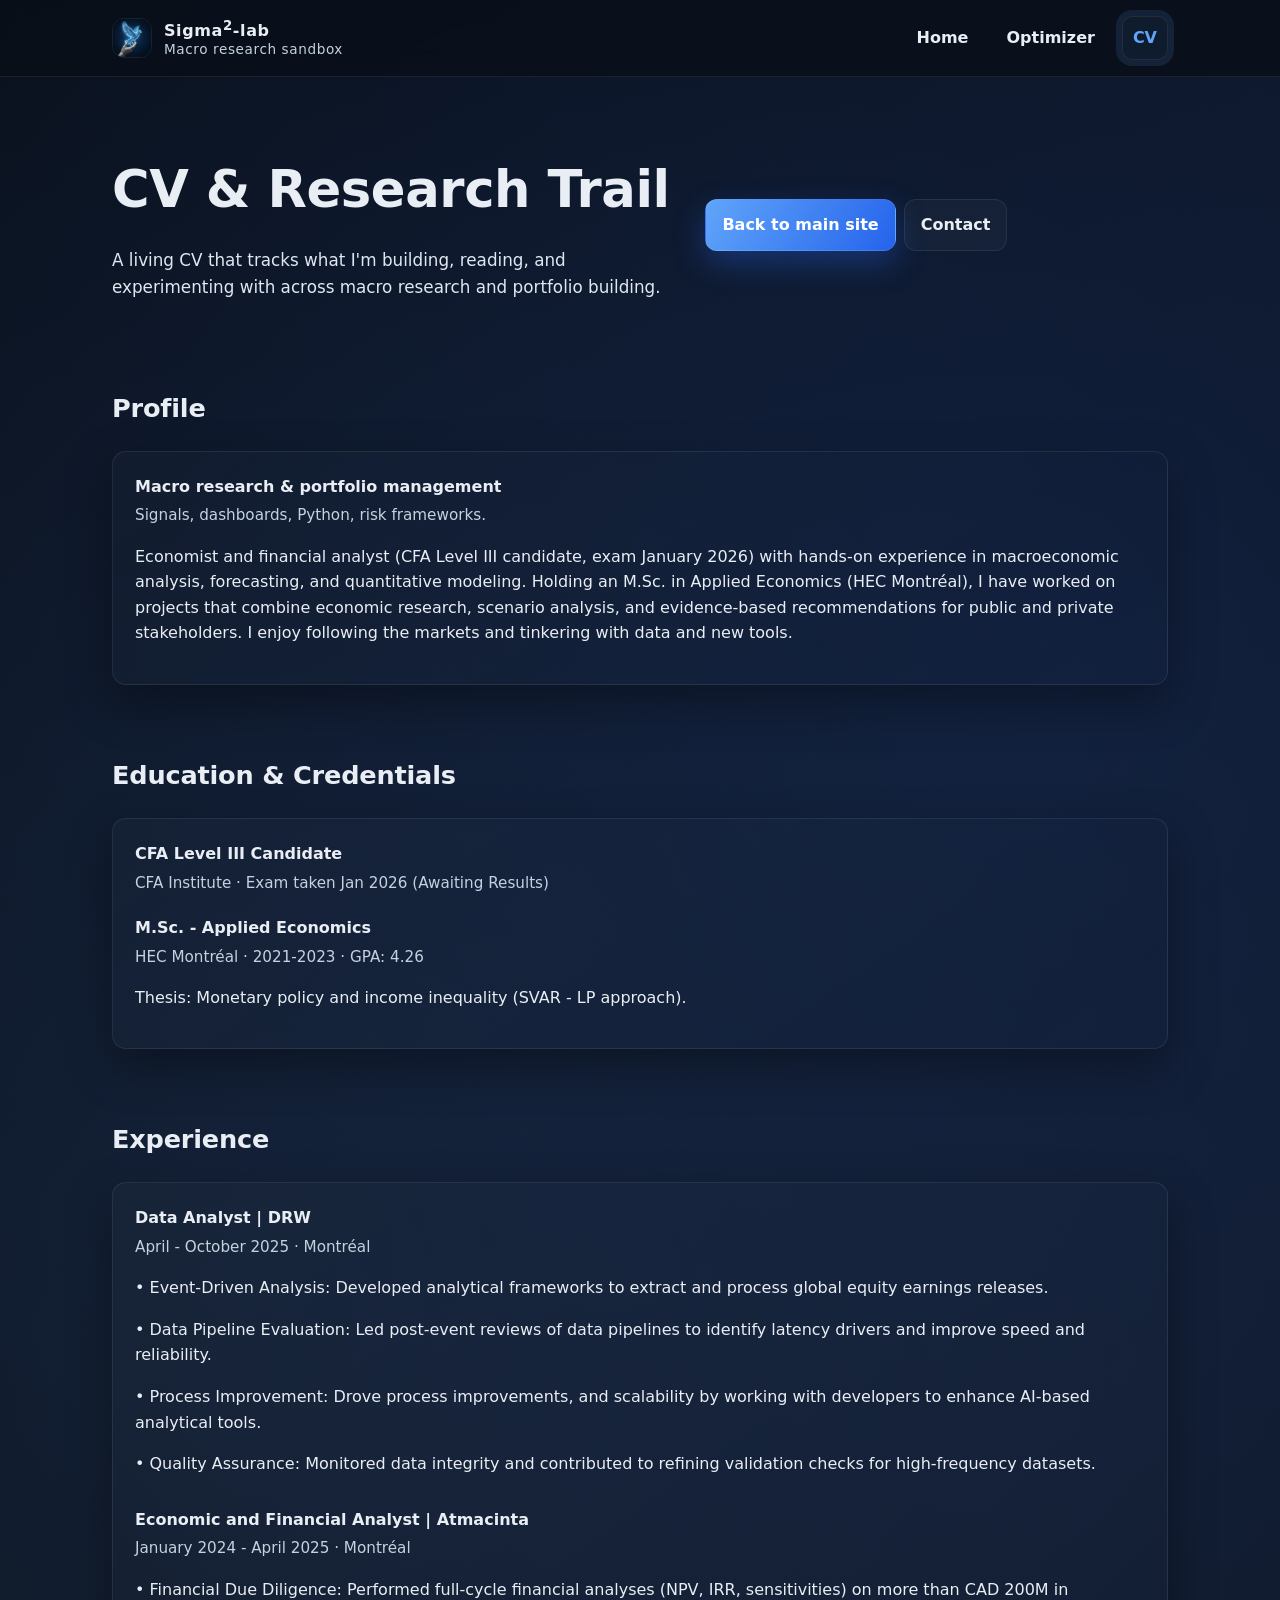
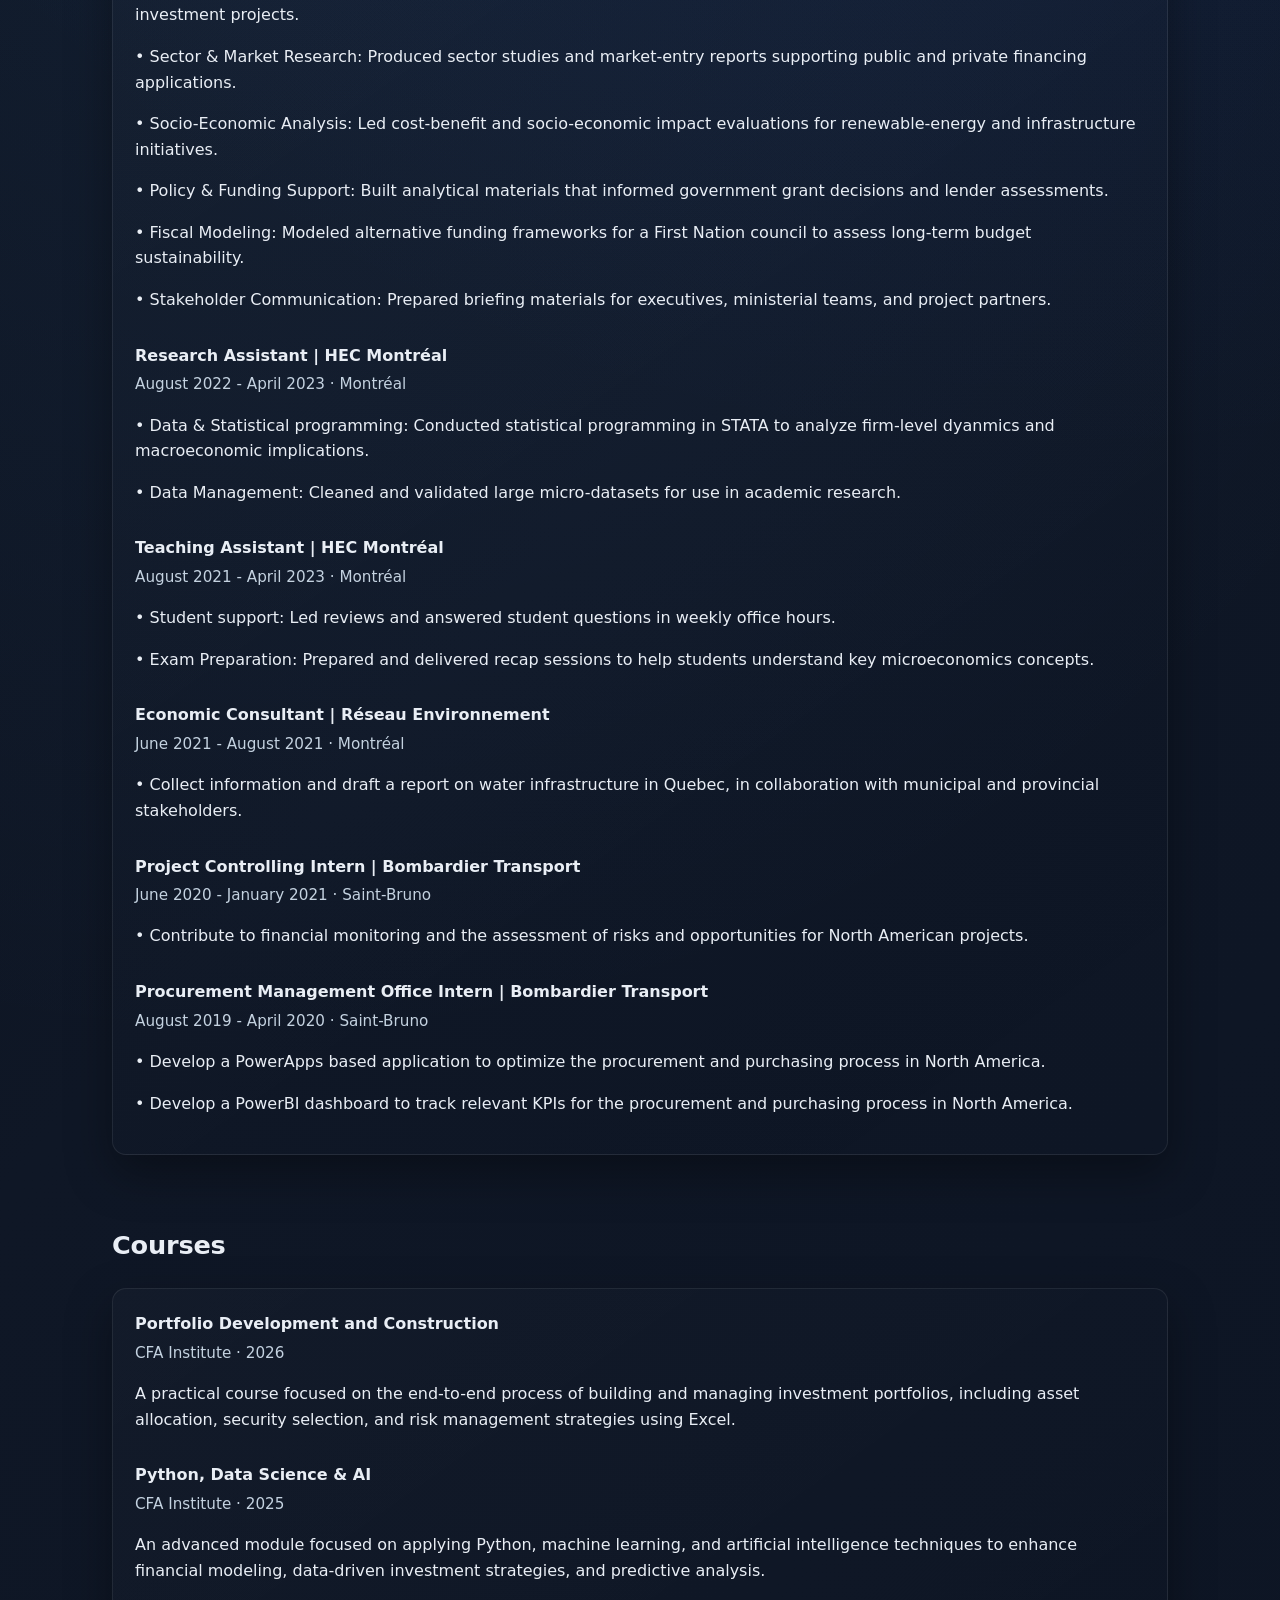
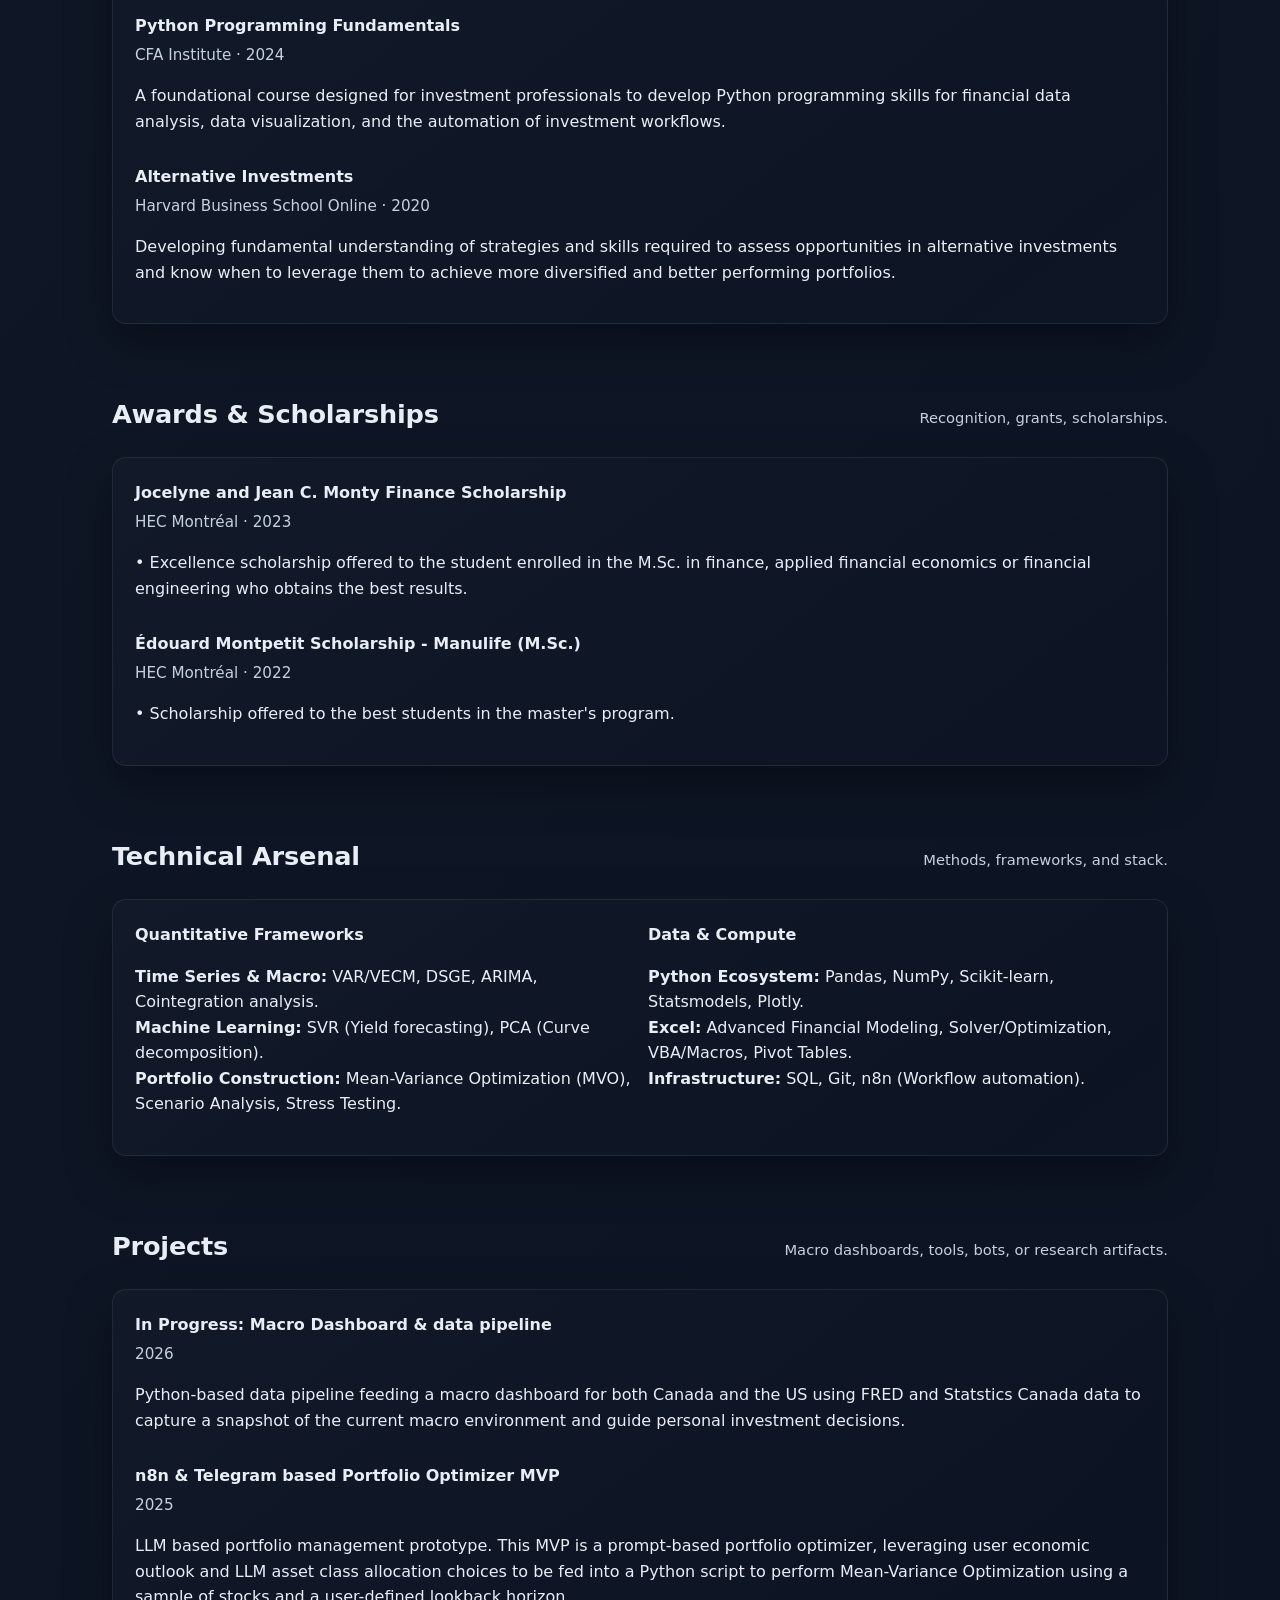
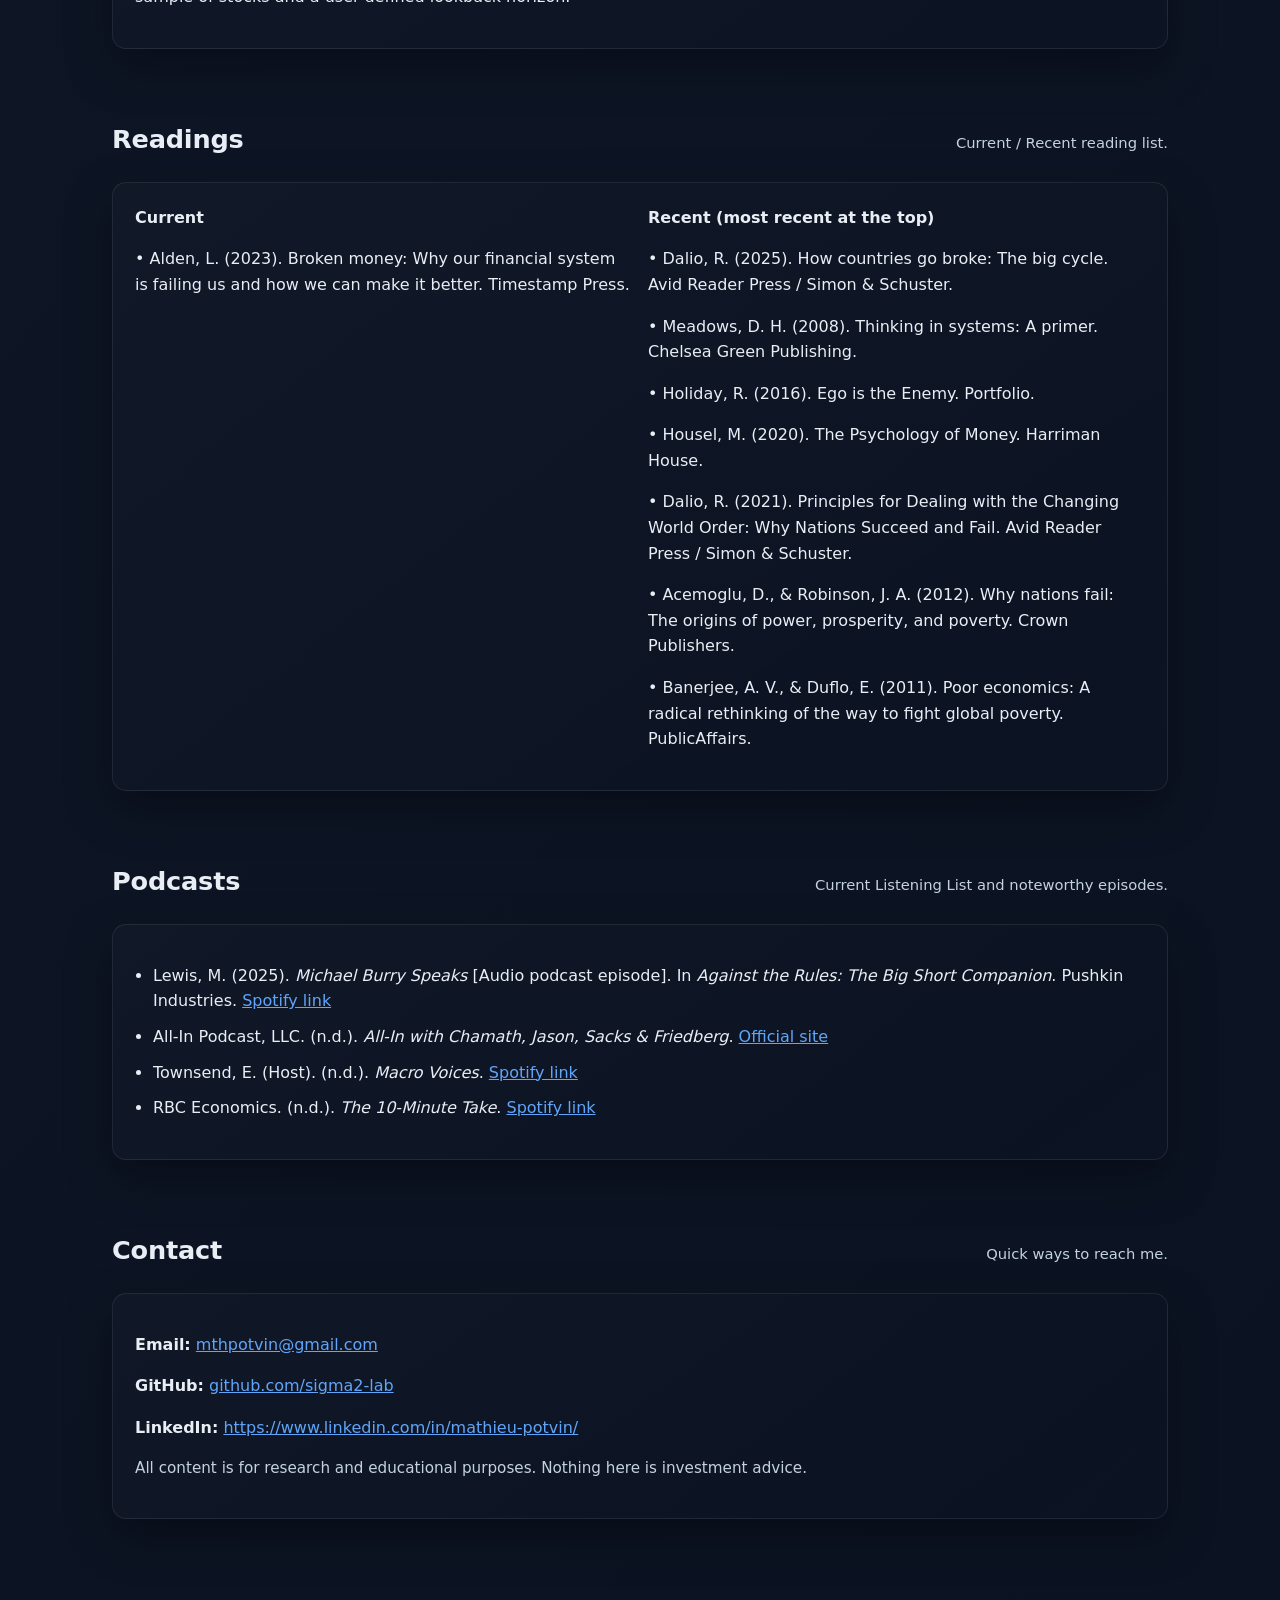
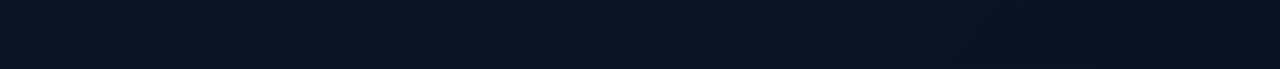
==== commit 8d65796d: "updating readings" ====
--- a/cv.html
+++ b/cv.html
@@ -17,7 +17,7 @@
 <body data-page="cv">
   <header>
     <div class="nav" id="siteNav">
-      <a class="logo" href="index.html#home">
+      <a class="logo" href="home.html#home">
         <img src="logo.PNG" alt="Sigma²-lab Logo" class="logo-img" />
         <div>
           <span class="brand">Sigma<sup>2</sup>-lab</span>
@@ -26,7 +26,7 @@
       </a>
       <button class="nav-toggle" aria-label="Toggle navigation" id="navToggle">Menu</button>
       <nav class="nav-links" aria-label="Primary">
-        <a class="nav-link" data-page="home" href="index.html#home">Home</a>
+        <a class="nav-link" data-page="home" href="home.html#home">Home</a>
         <a class="nav-link" data-page="optimizer" href="optimizer.html">Optimizer</a>
         <a class="nav-link" data-page="cv" href="cv.html">CV</a>
       </nav>
@@ -40,7 +40,7 @@
         <p class="lede">A living CV that tracks what I'm building, reading, and experimenting with across macro research and portfolio building.</p>
       </div>
       <div class="chips">
-        <a class="btn btn-primary" href="index.html#home">Back to main site</a>
+        <a class="btn btn-primary" href="home.html#home">Back to main site</a>
         <a class="btn" href="mailto:mthpotvin@gmail.com">Contact</a>
       </div>
     </section>
@@ -232,7 +232,7 @@
       <div class="panel grid-two">
         <div>
           <div class="item-title">Current</div>
-          <p>•	Dalio, R. (2025). How countries go broke: The big cycle. Avid Reader Press / Simon & Schuster.</p>
+          <p>•	Alden, L. (2023). Broken money: Why our financial system is failing us and how we can make it better. Timestamp Press.</p>
         </div>
         <div>
           <div class="item-title">Recent (most recent at the top)</div>
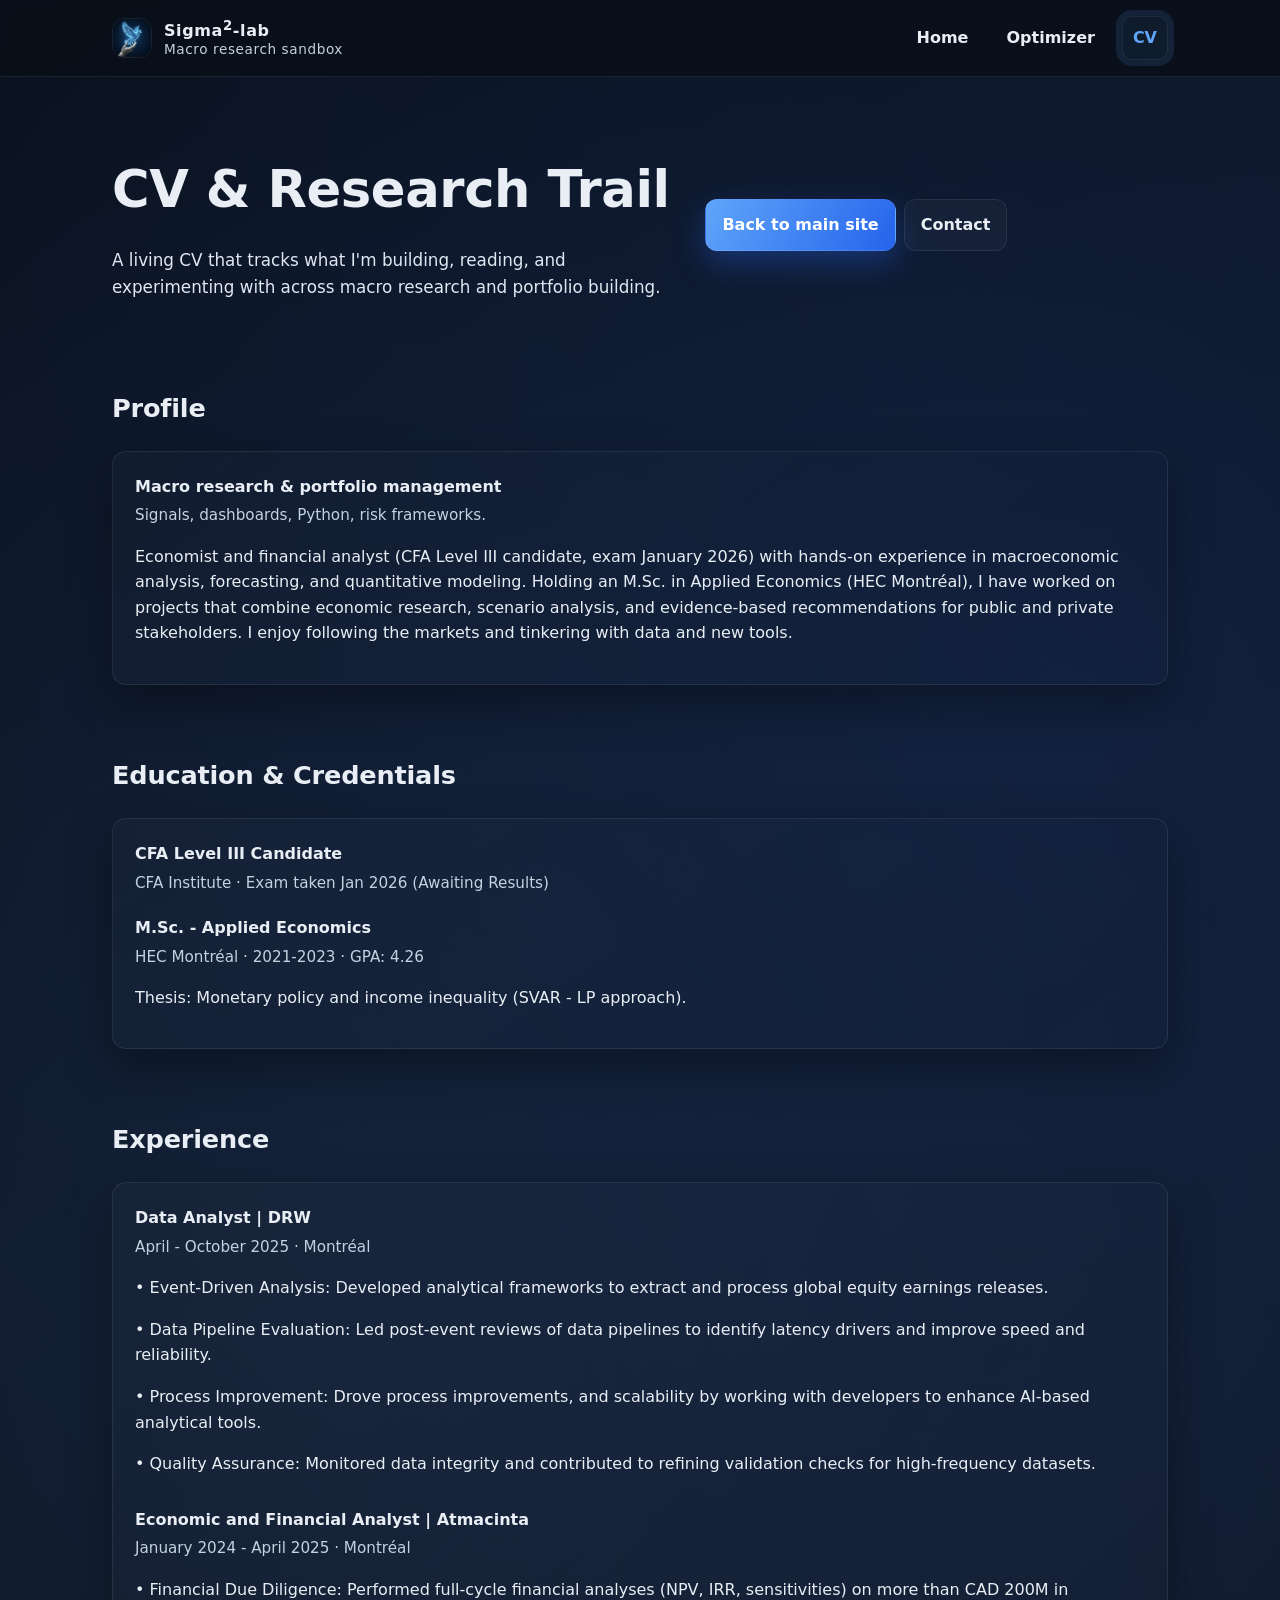
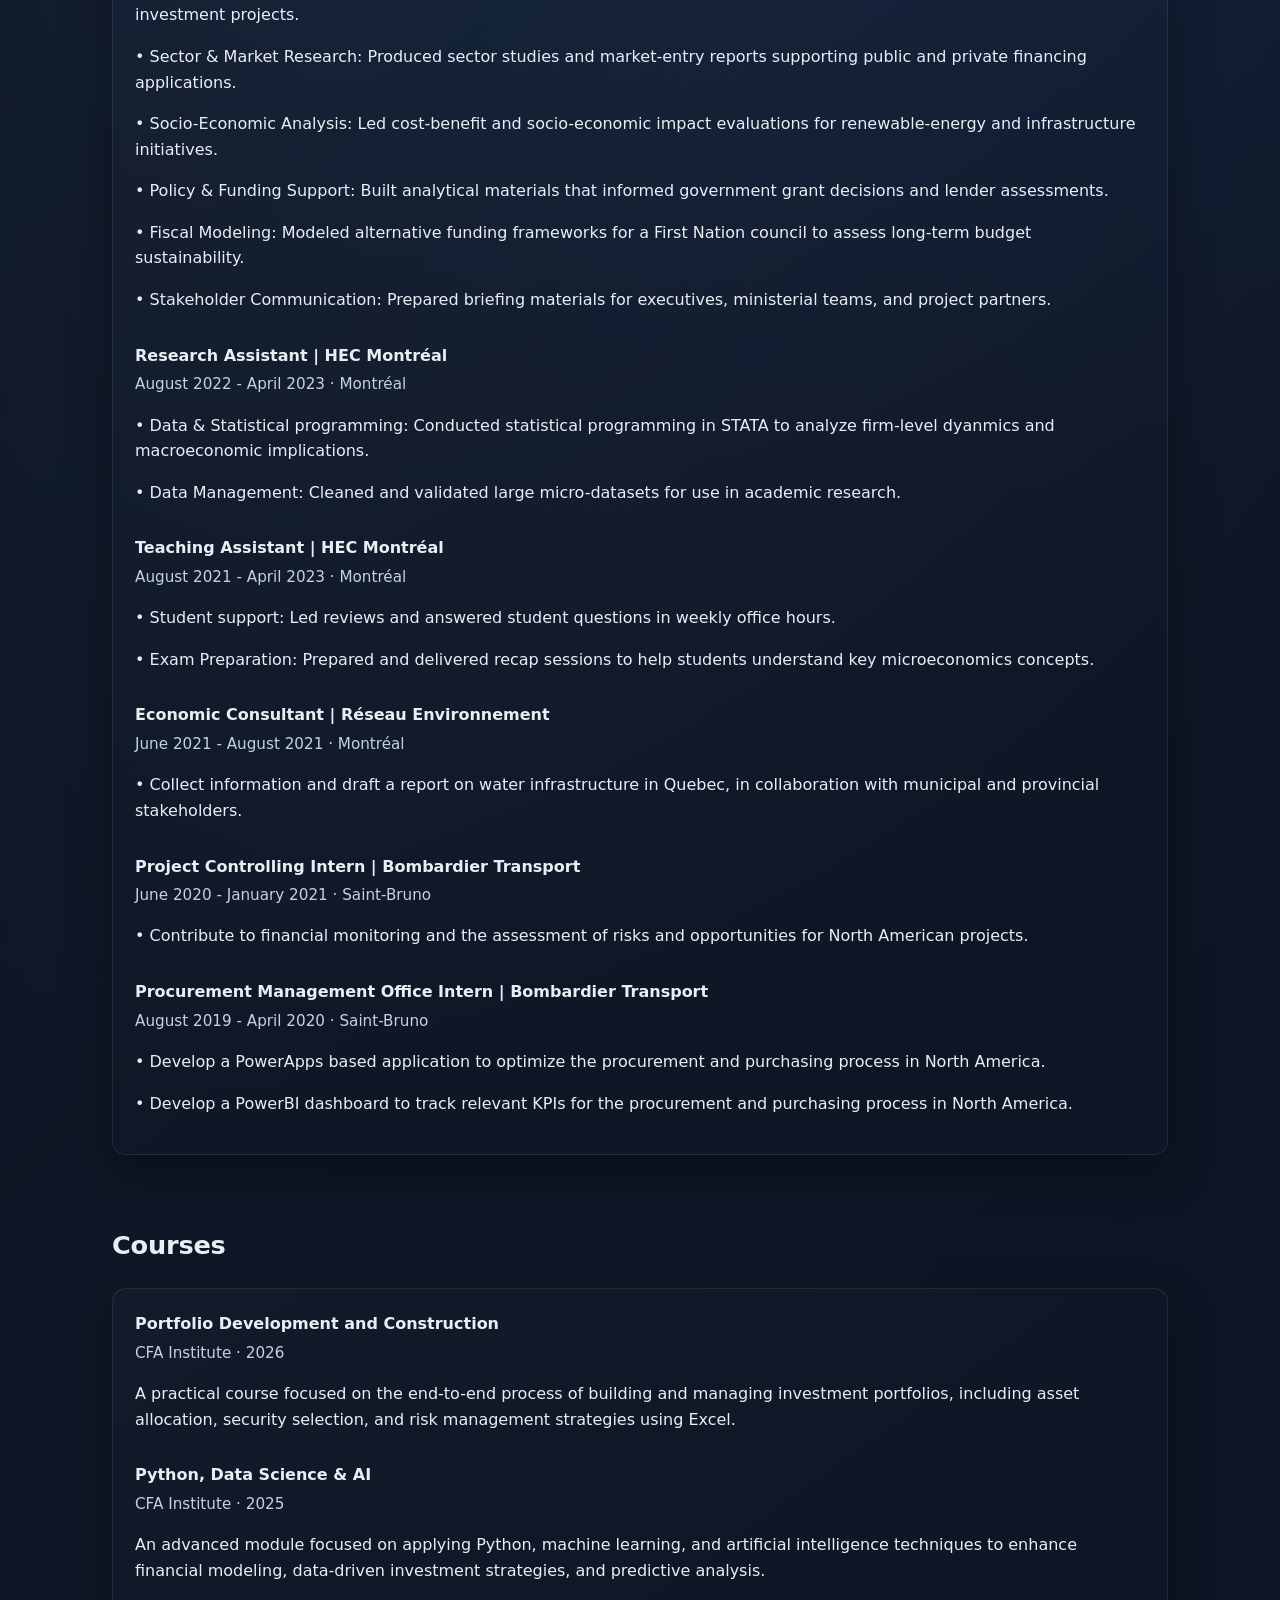
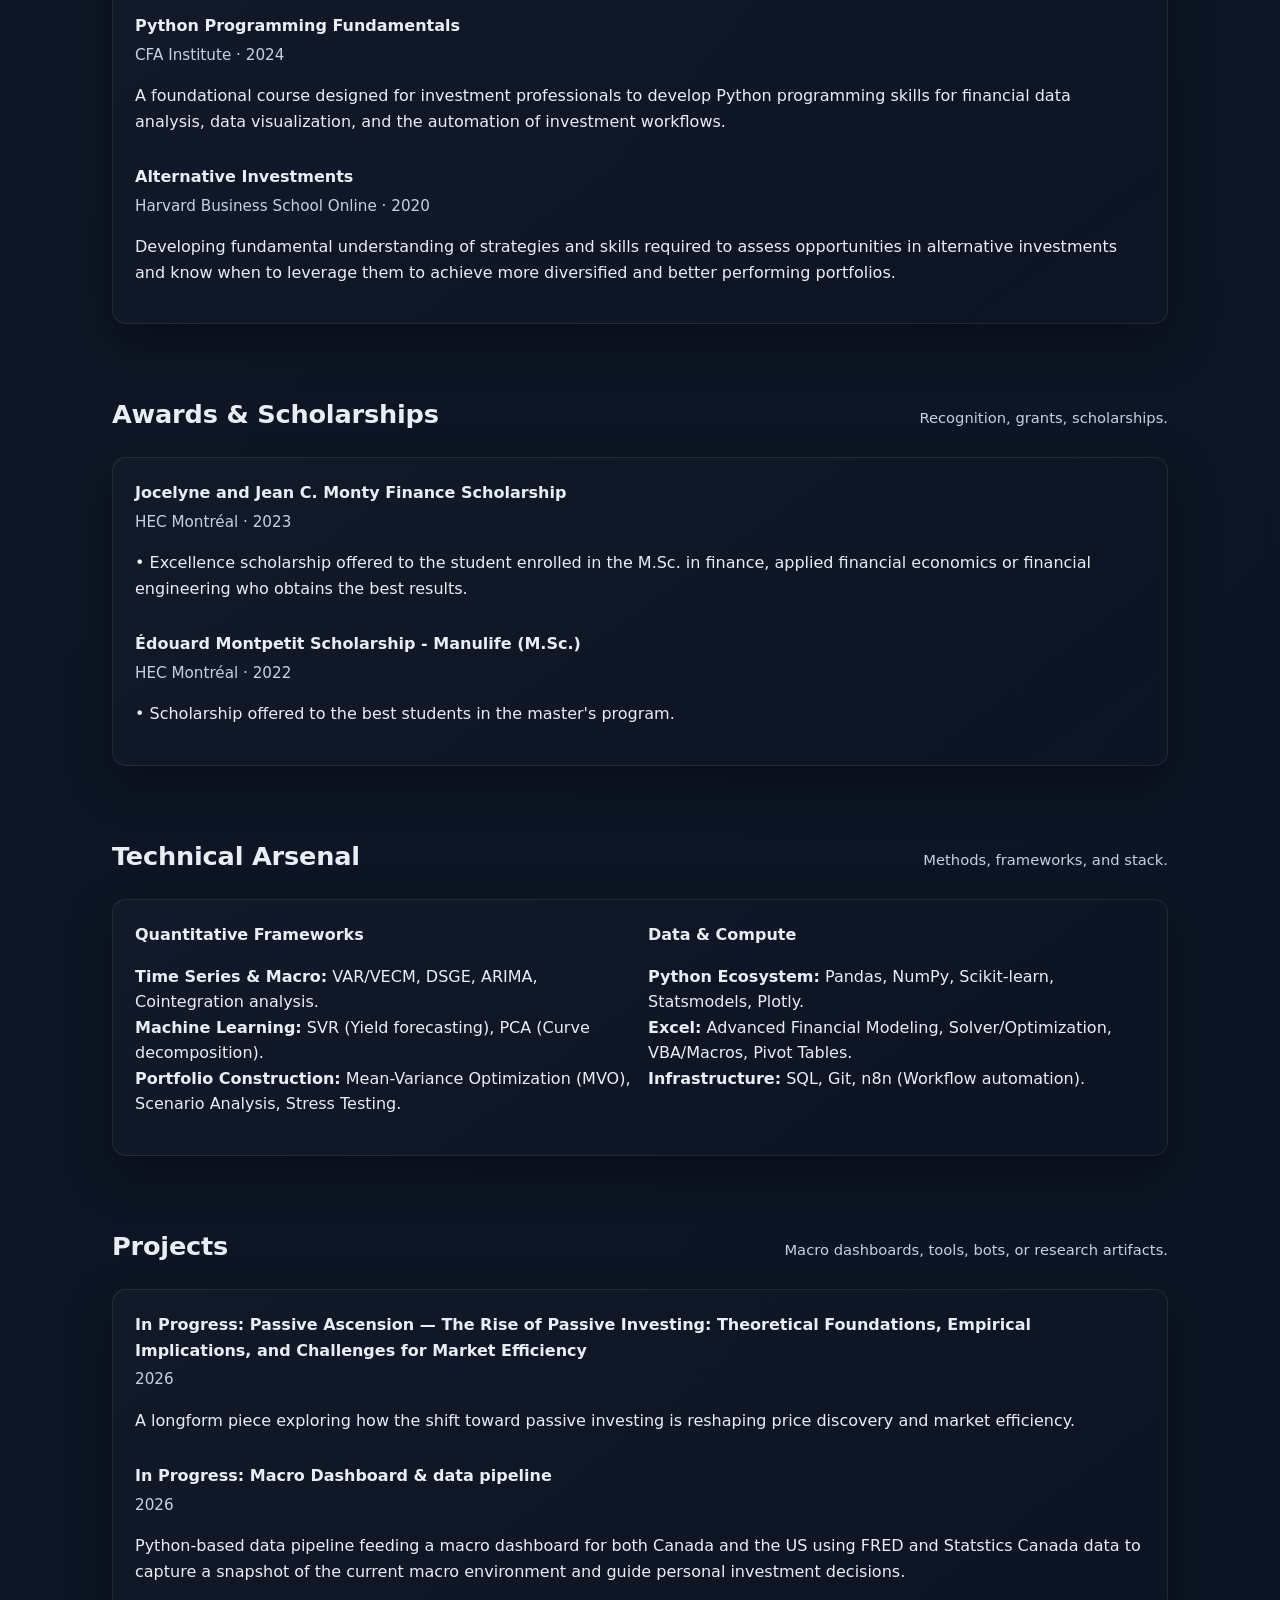
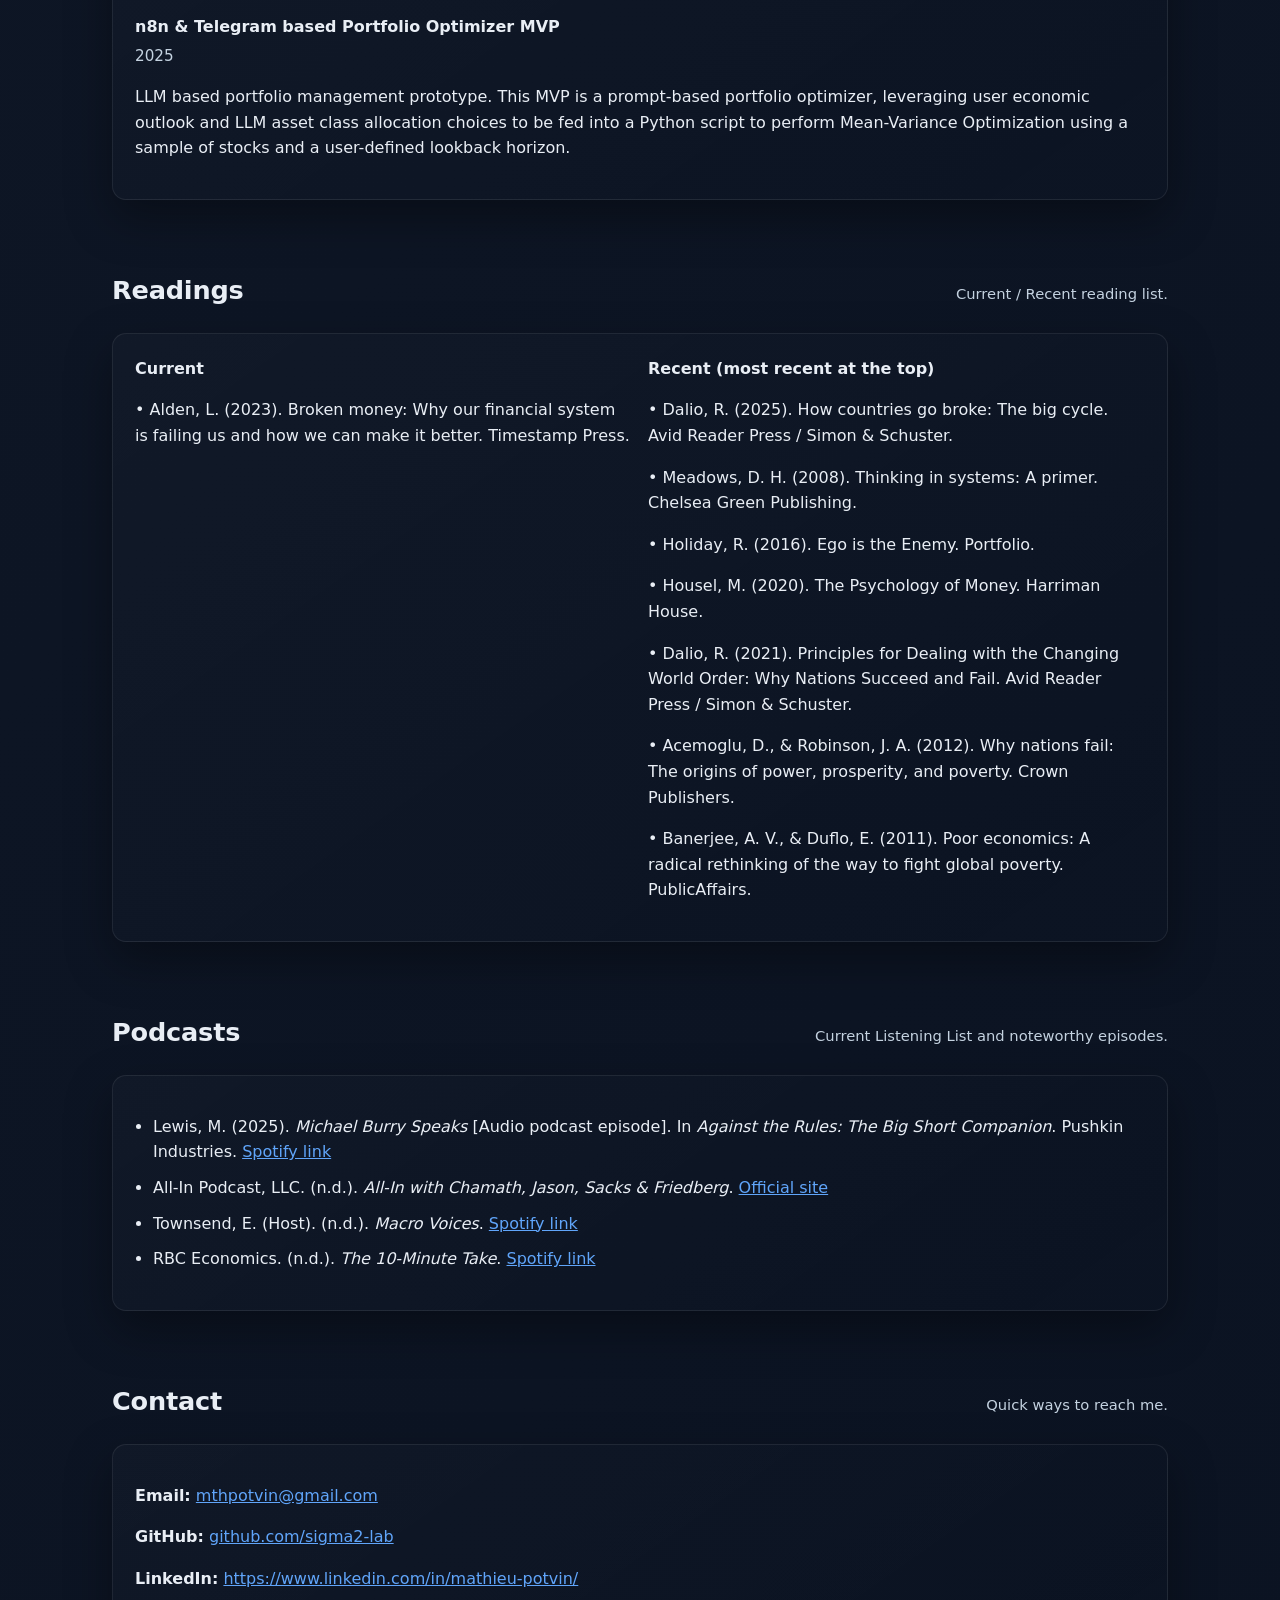
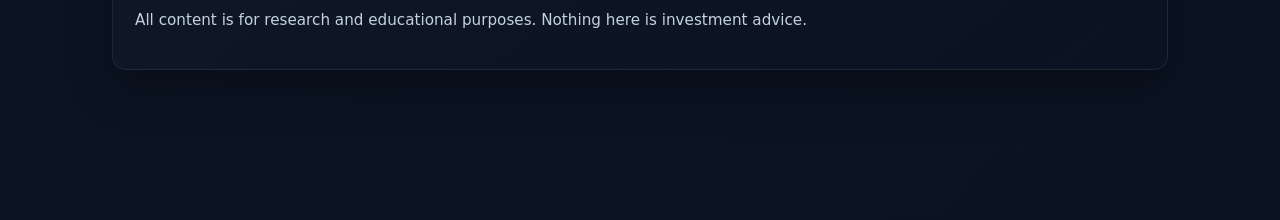
==== commit 48e06081: "Add passive investing article to Projects section on CV Co-Authored-By: Claude Sonnet 4.6 <noreply@a" ====
--- a/cv.html
+++ b/cv.html
@@ -210,6 +210,11 @@
       </div>
       <div class="panel list">
         <div>
+          <div class="item-title">In Progress: Passive Ascension — The Rise of Passive Investing: Theoretical Foundations, Empirical Implications, and Challenges for Market Efficiency</div>
+          <div class="meta">2026</div>
+          <p>A longform piece exploring how the shift toward passive investing is reshaping price discovery and market efficiency.</p>
+        </div>
+        <div>
           <div class="item-title">In Progress: Macro Dashboard & data pipeline</div>
           <div class="meta">2026</div>
           <p>Python-based data pipeline feeding a macro dashboard for both Canada and the US using FRED and Statstics Canada data to capture a snapshot of the current
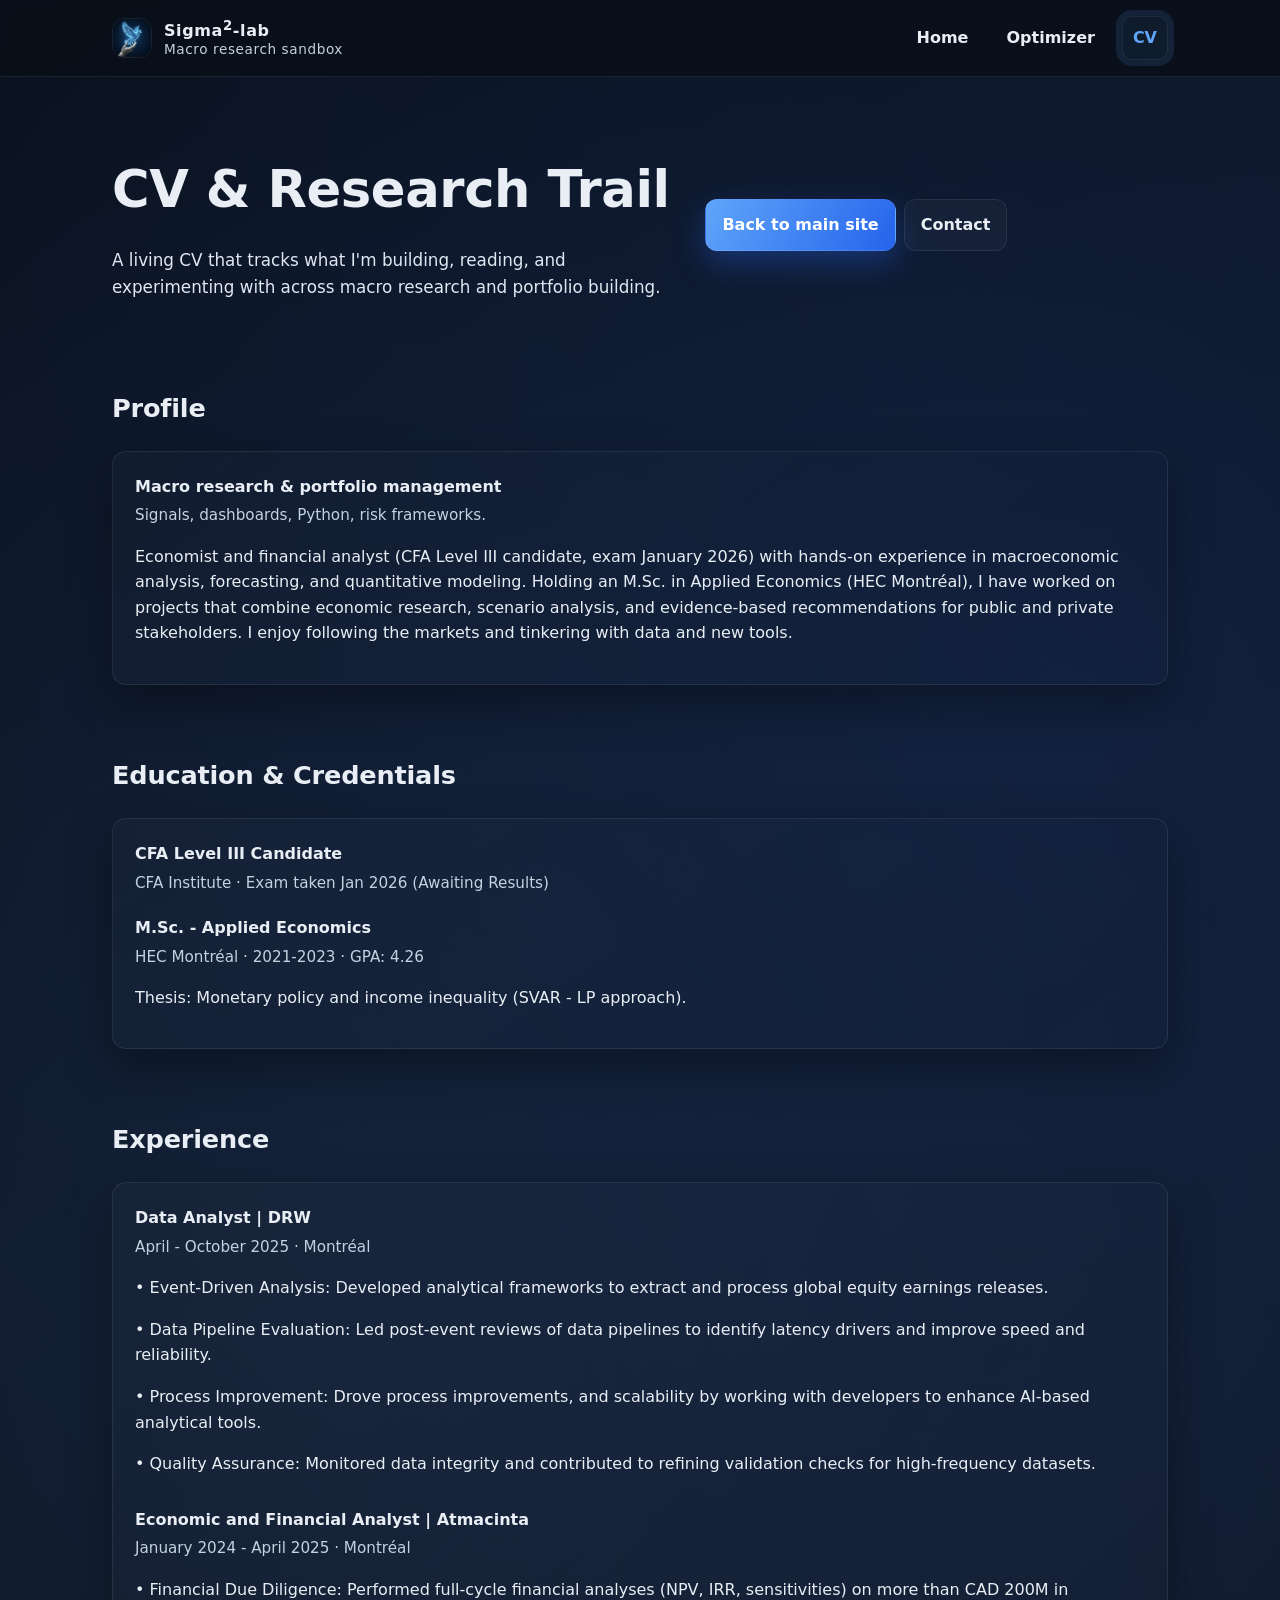
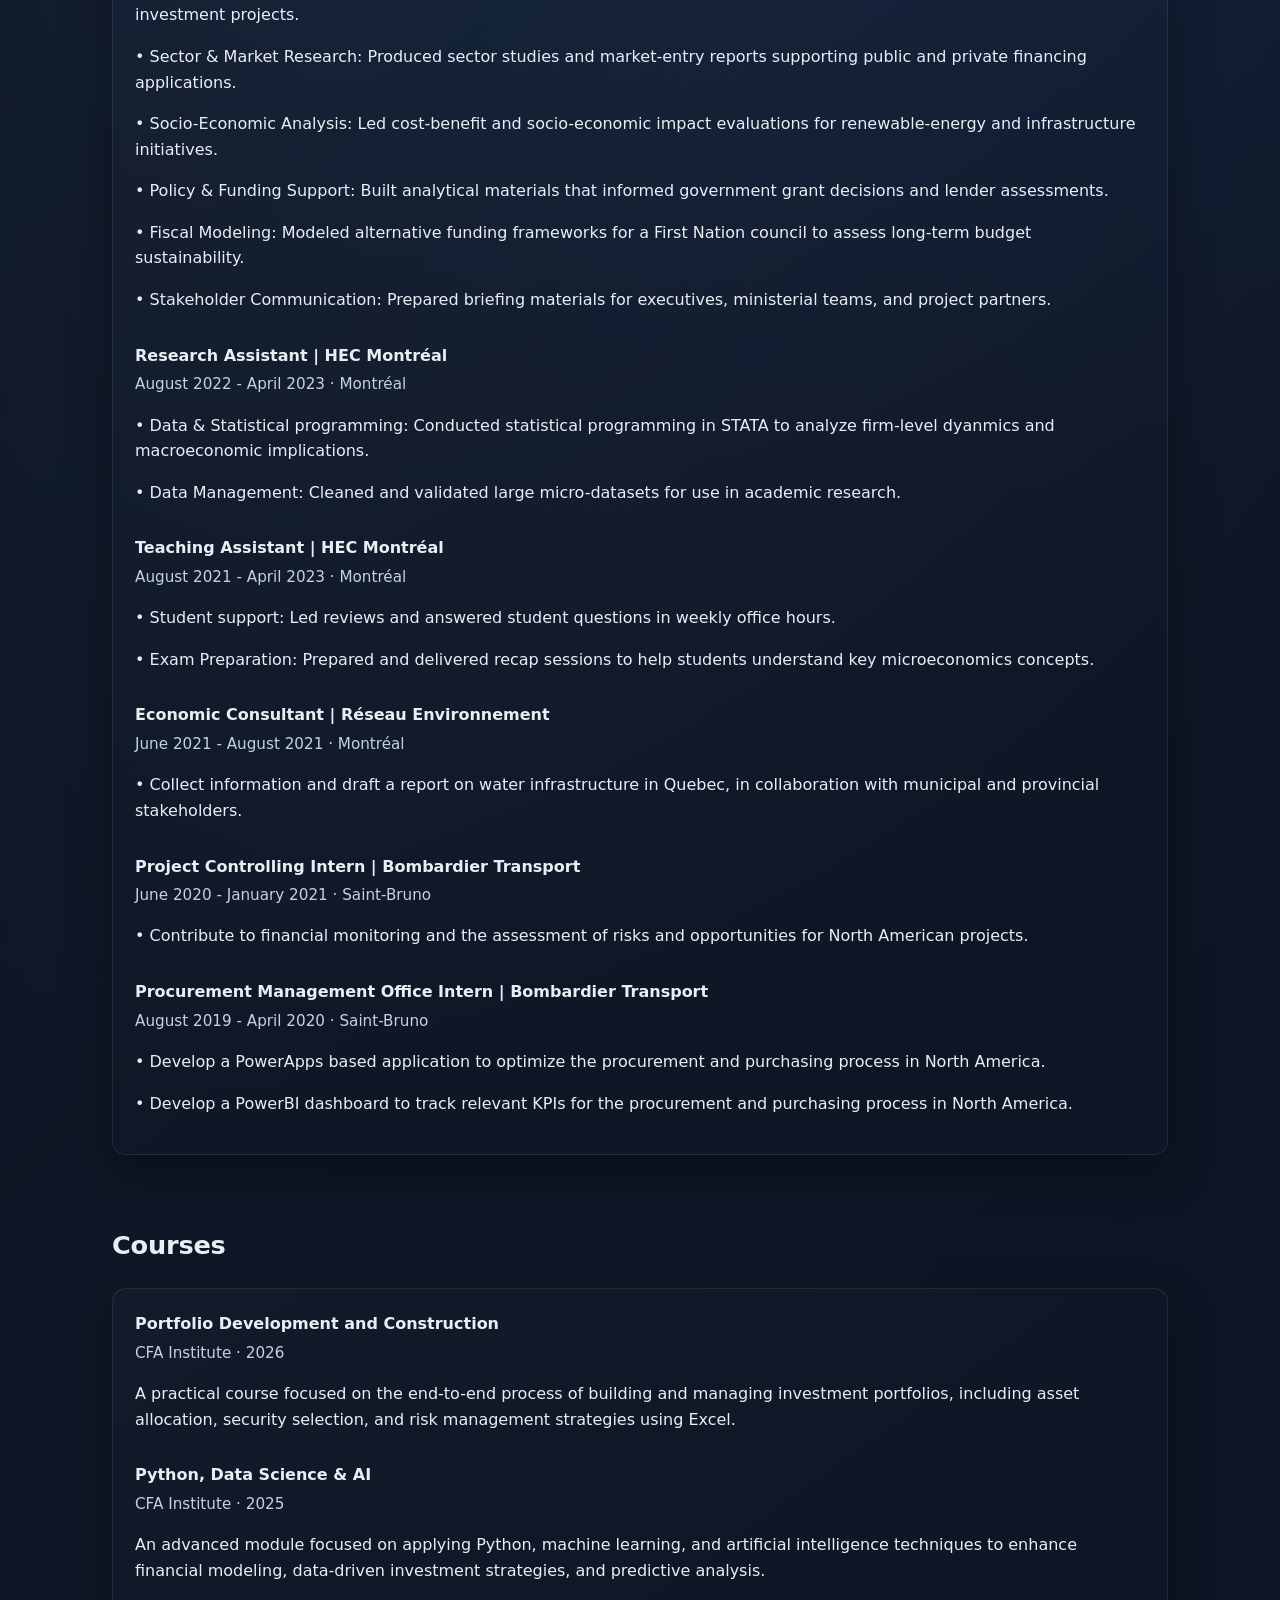
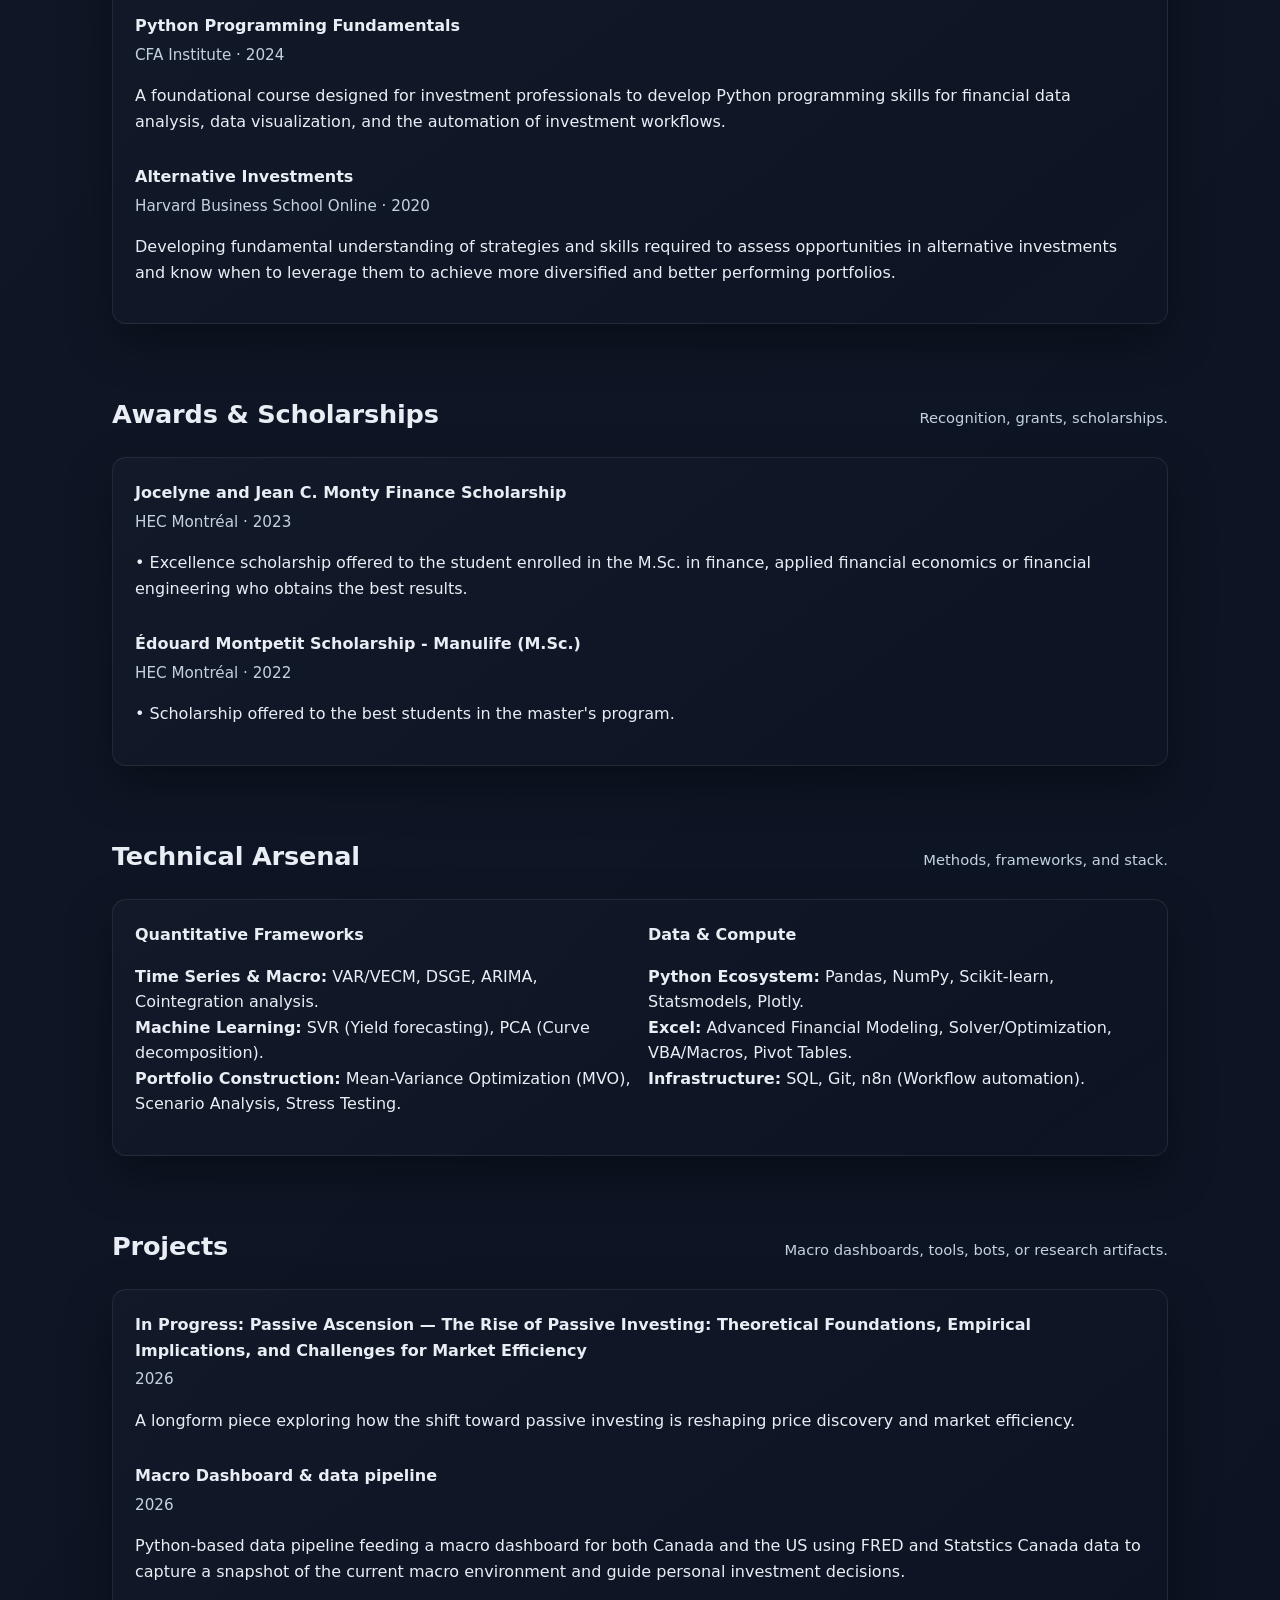
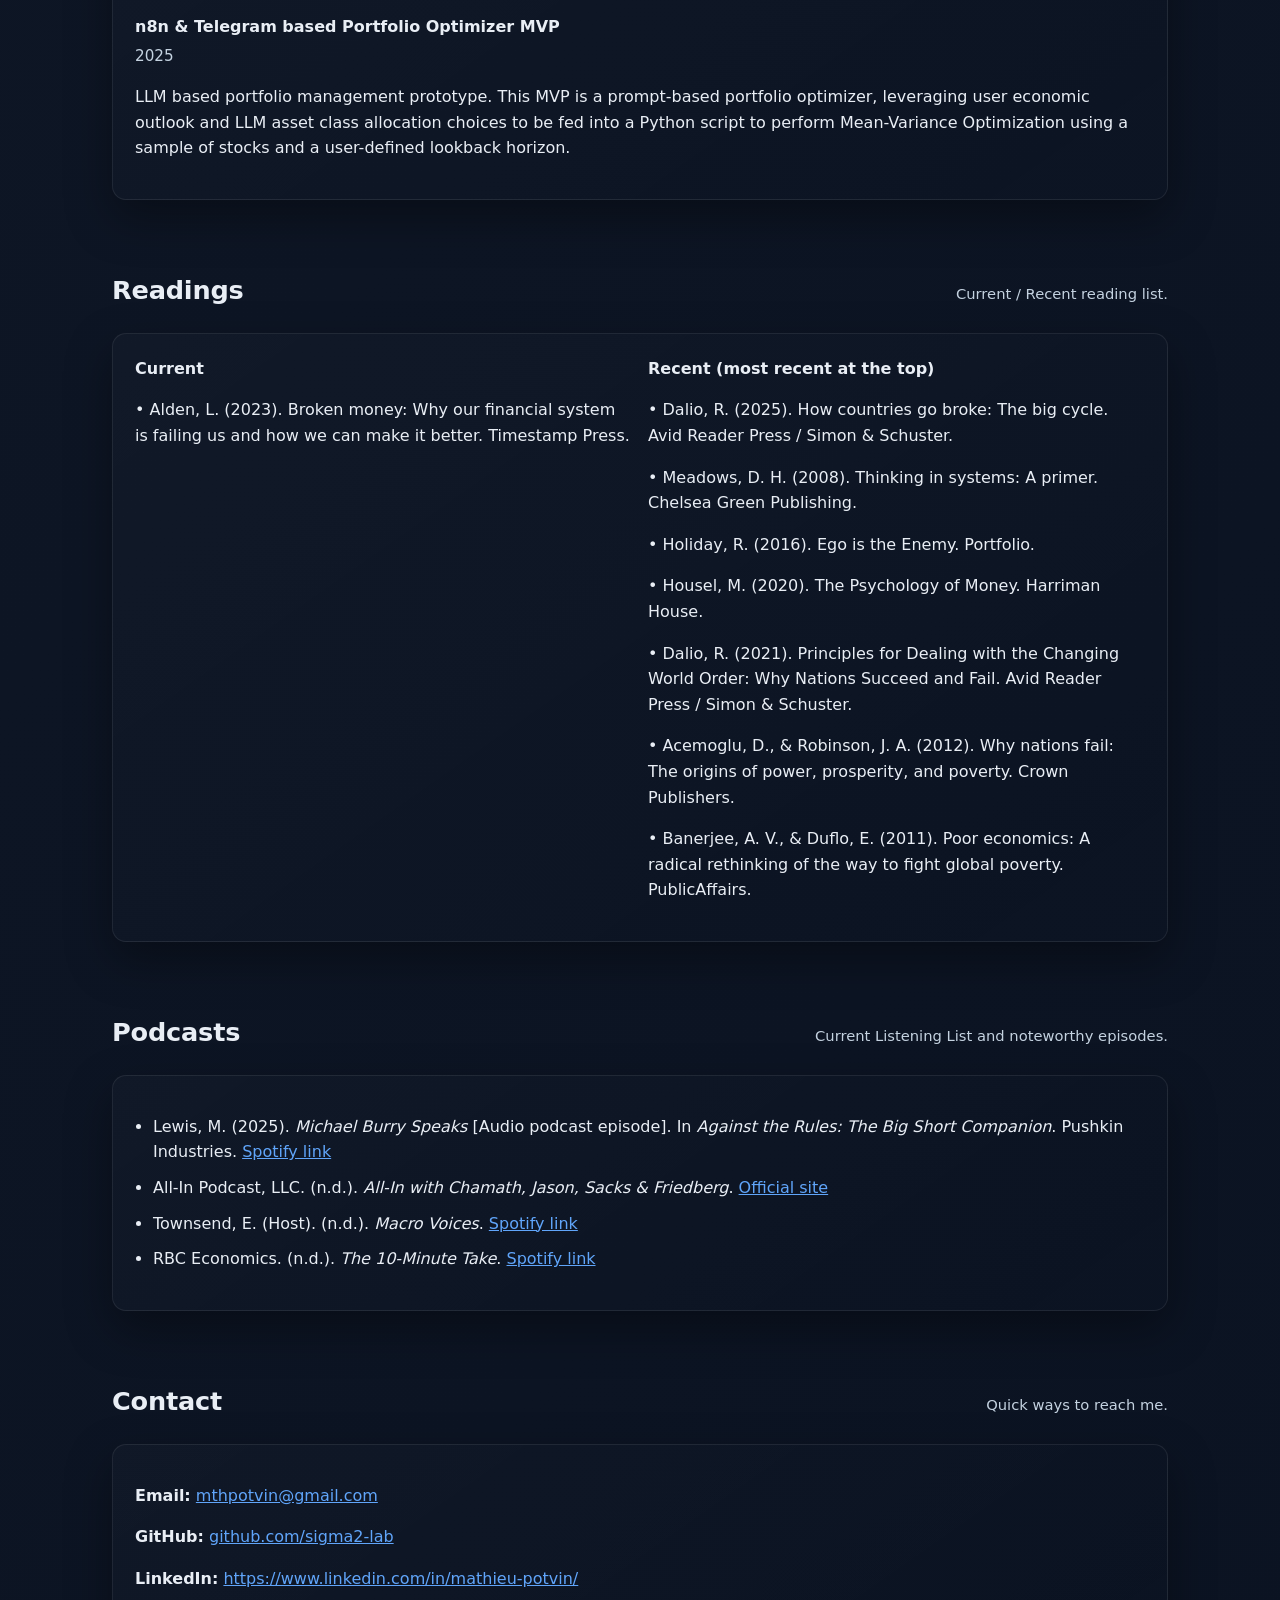
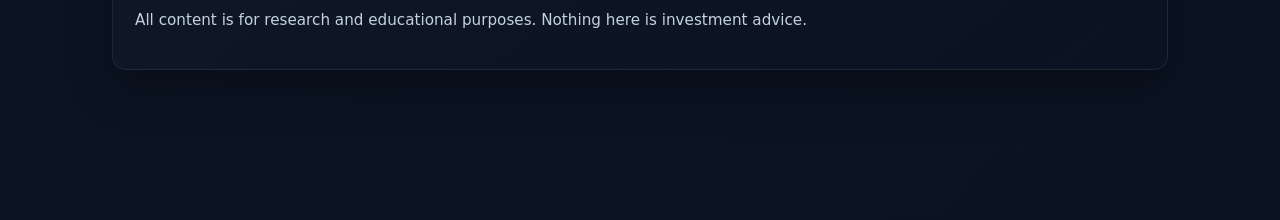
==== commit f617b2f1: "Remove "In Progress" label from Macro Dashboard project entry Co-Authored-By: Claude Sonnet 4.6 <nor" ====
--- a/cv.html
+++ b/cv.html
@@ -215,7 +215,7 @@
           <p>A longform piece exploring how the shift toward passive investing is reshaping price discovery and market efficiency.</p>
         </div>
         <div>
-          <div class="item-title">In Progress: Macro Dashboard & data pipeline</div>
+          <div class="item-title">Macro Dashboard & data pipeline</div>
           <div class="meta">2026</div>
           <p>Python-based data pipeline feeding a macro dashboard for both Canada and the US using FRED and Statstics Canada data to capture a snapshot of the current
             macro environment and guide personal investment decisions.</p>
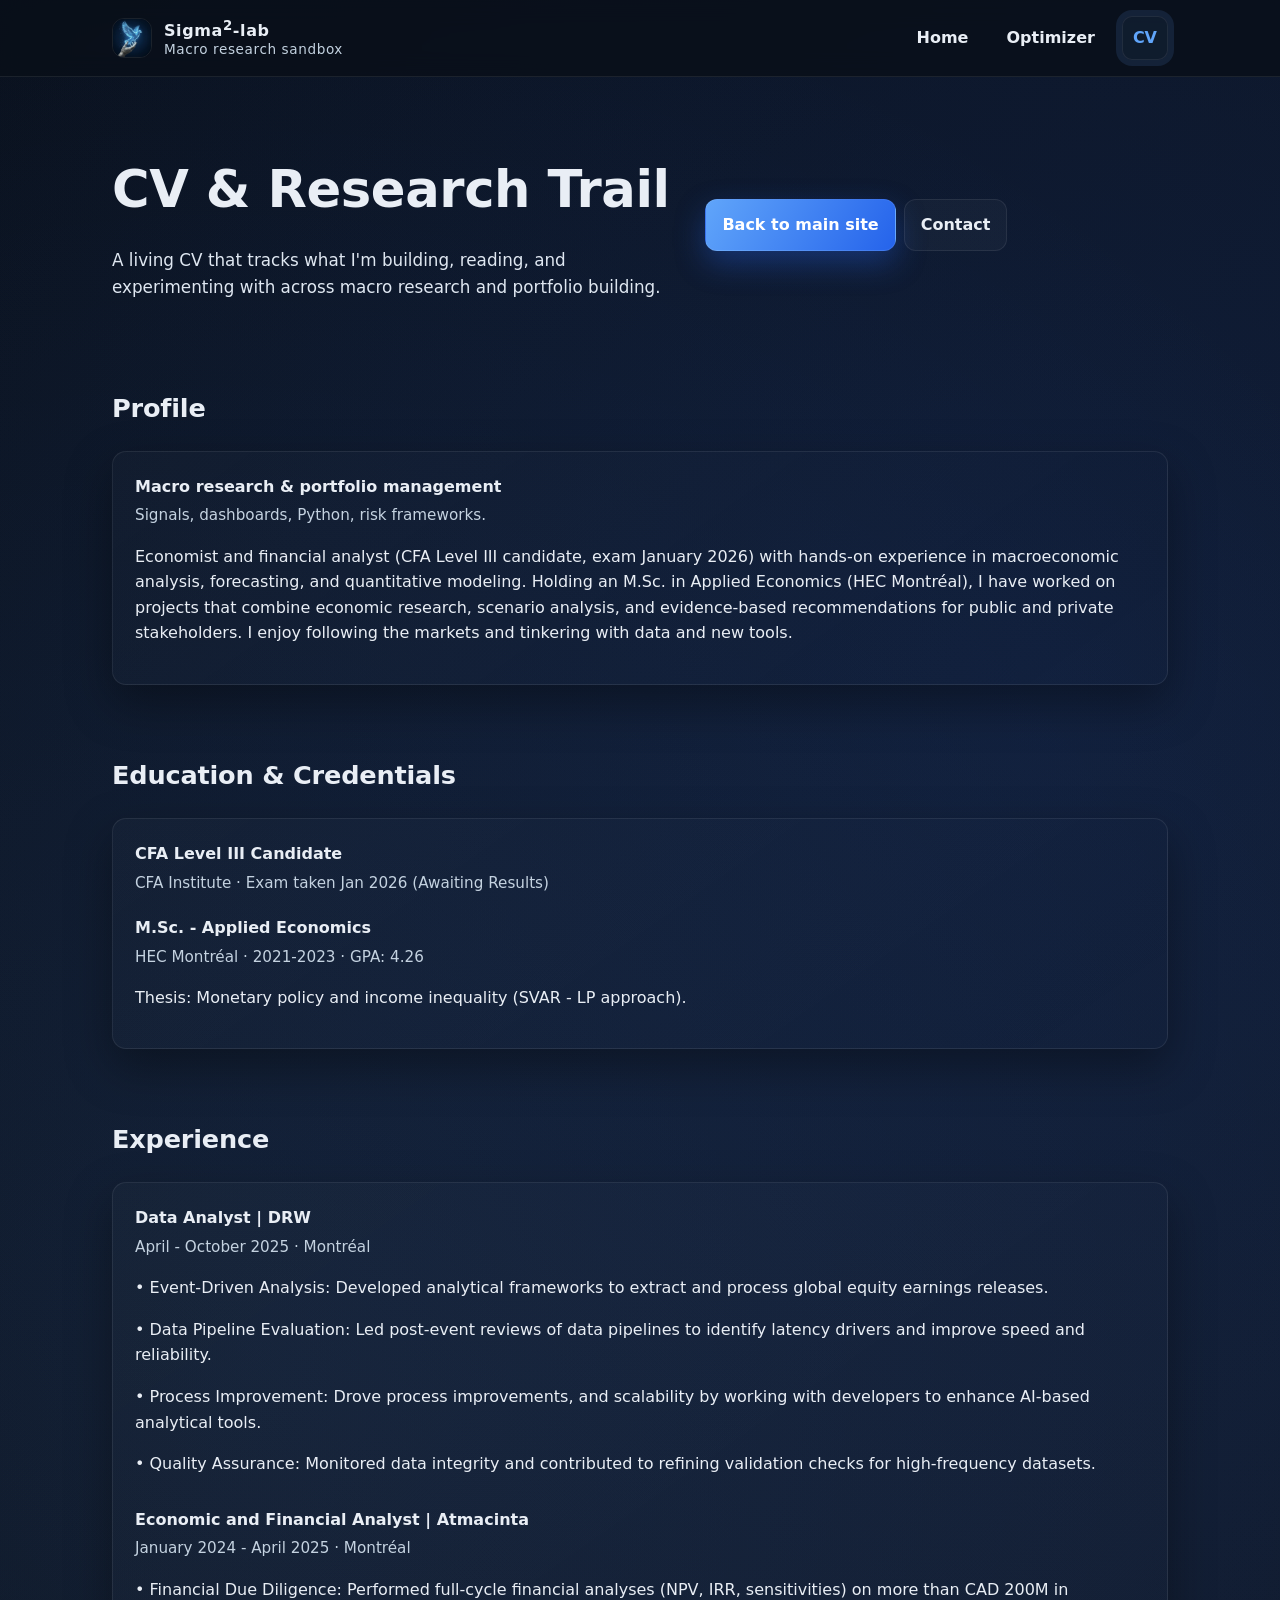
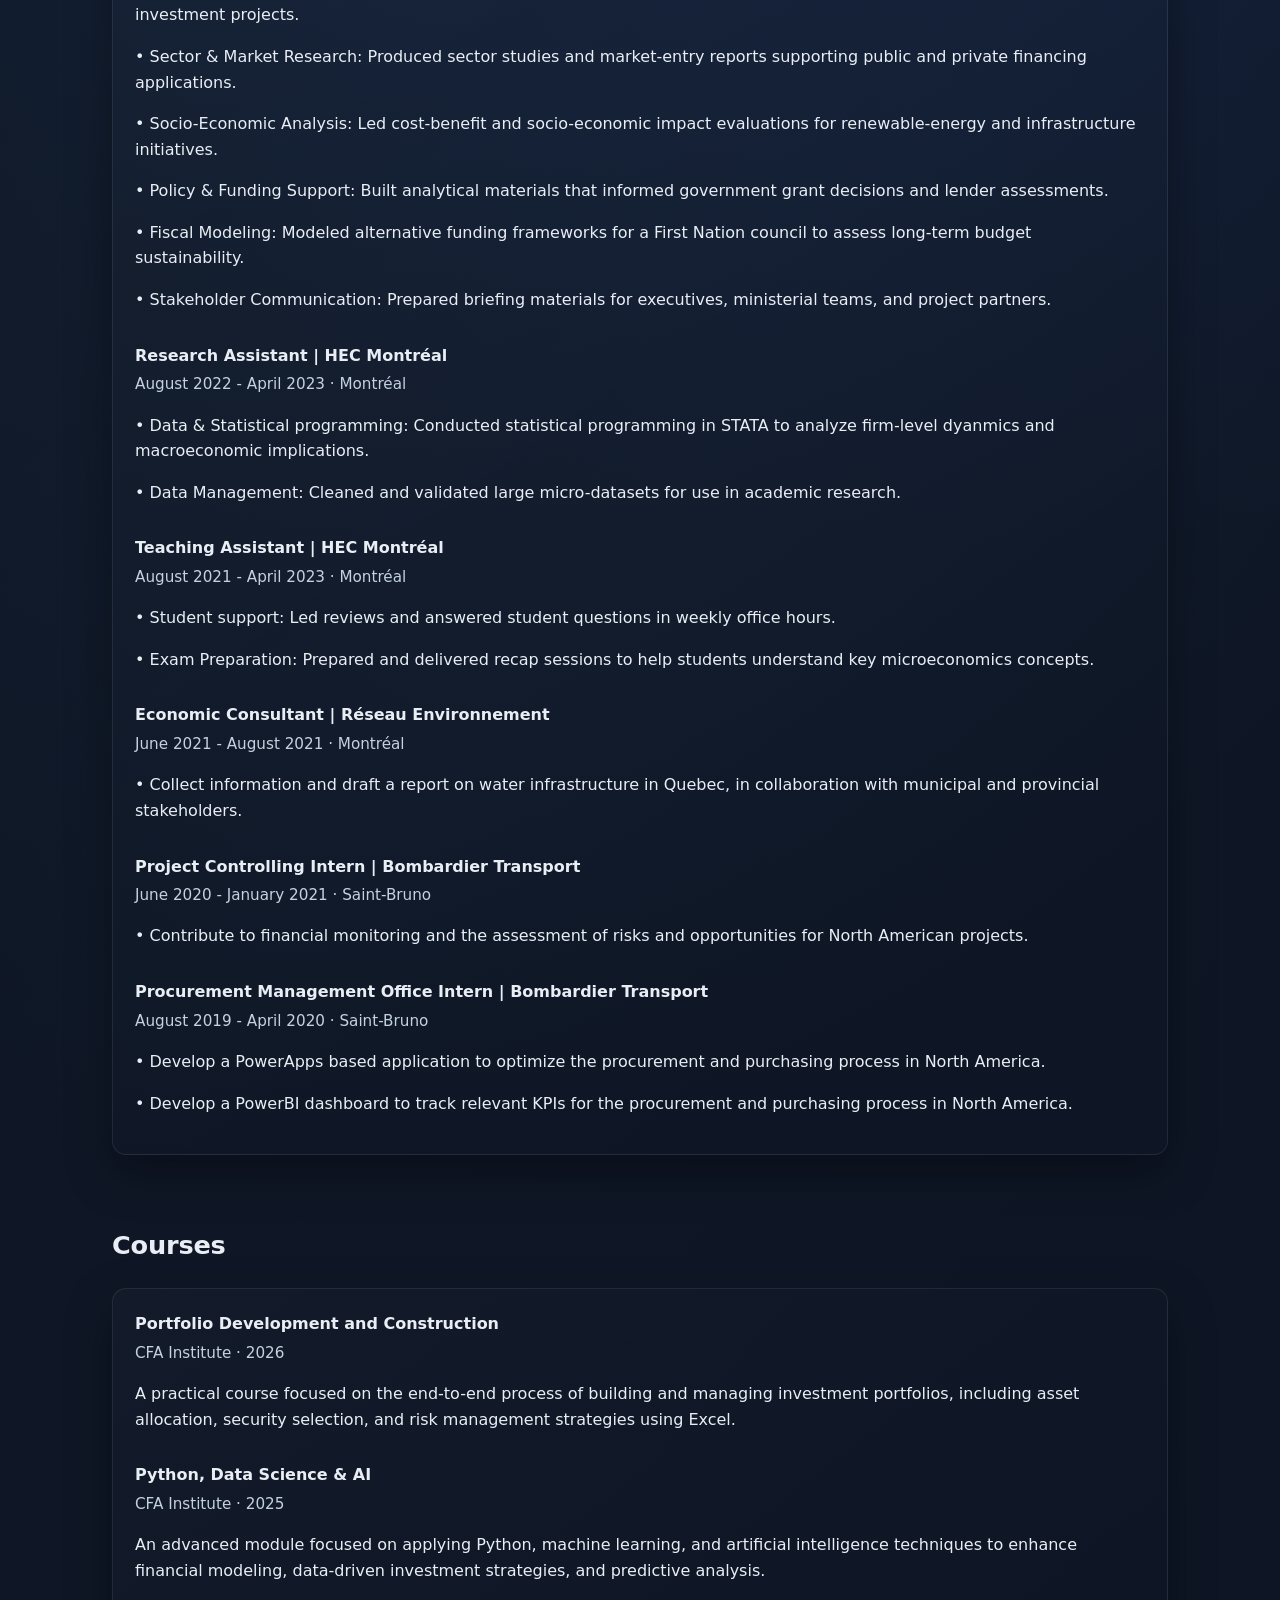
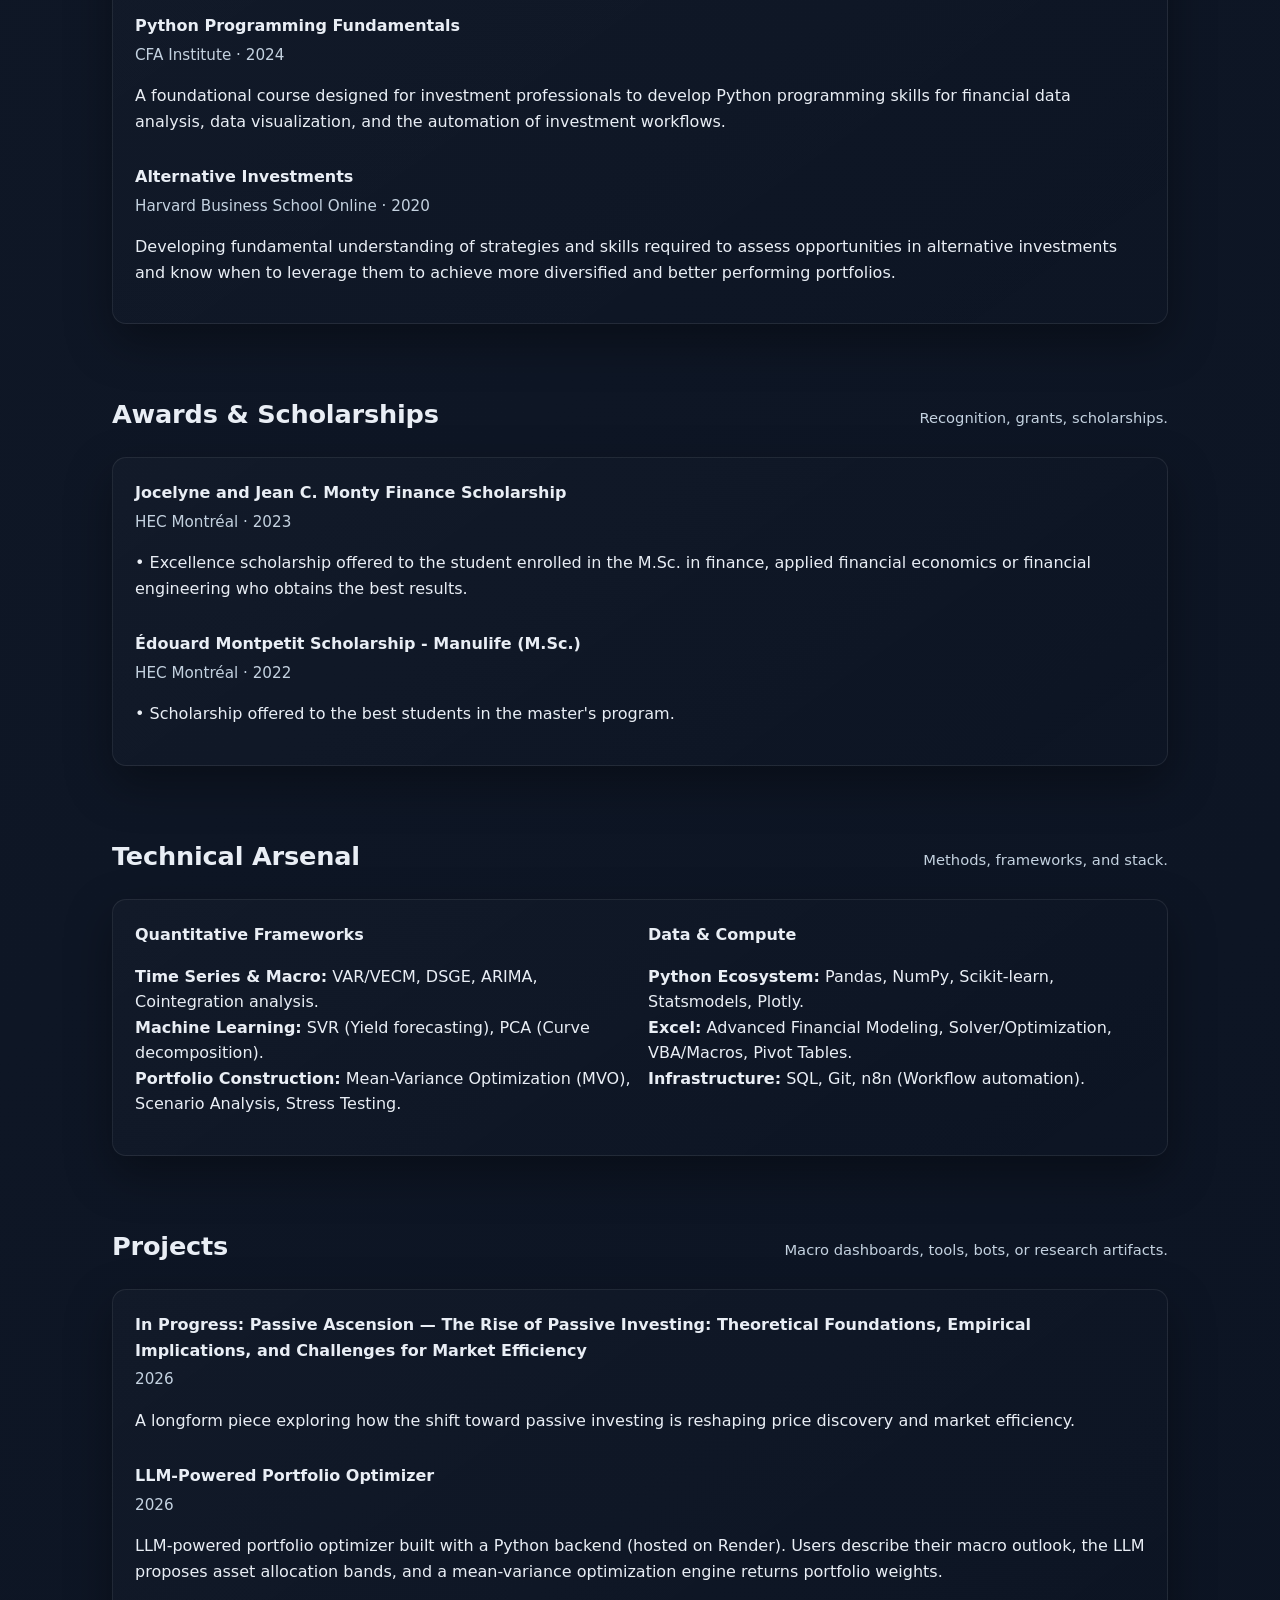
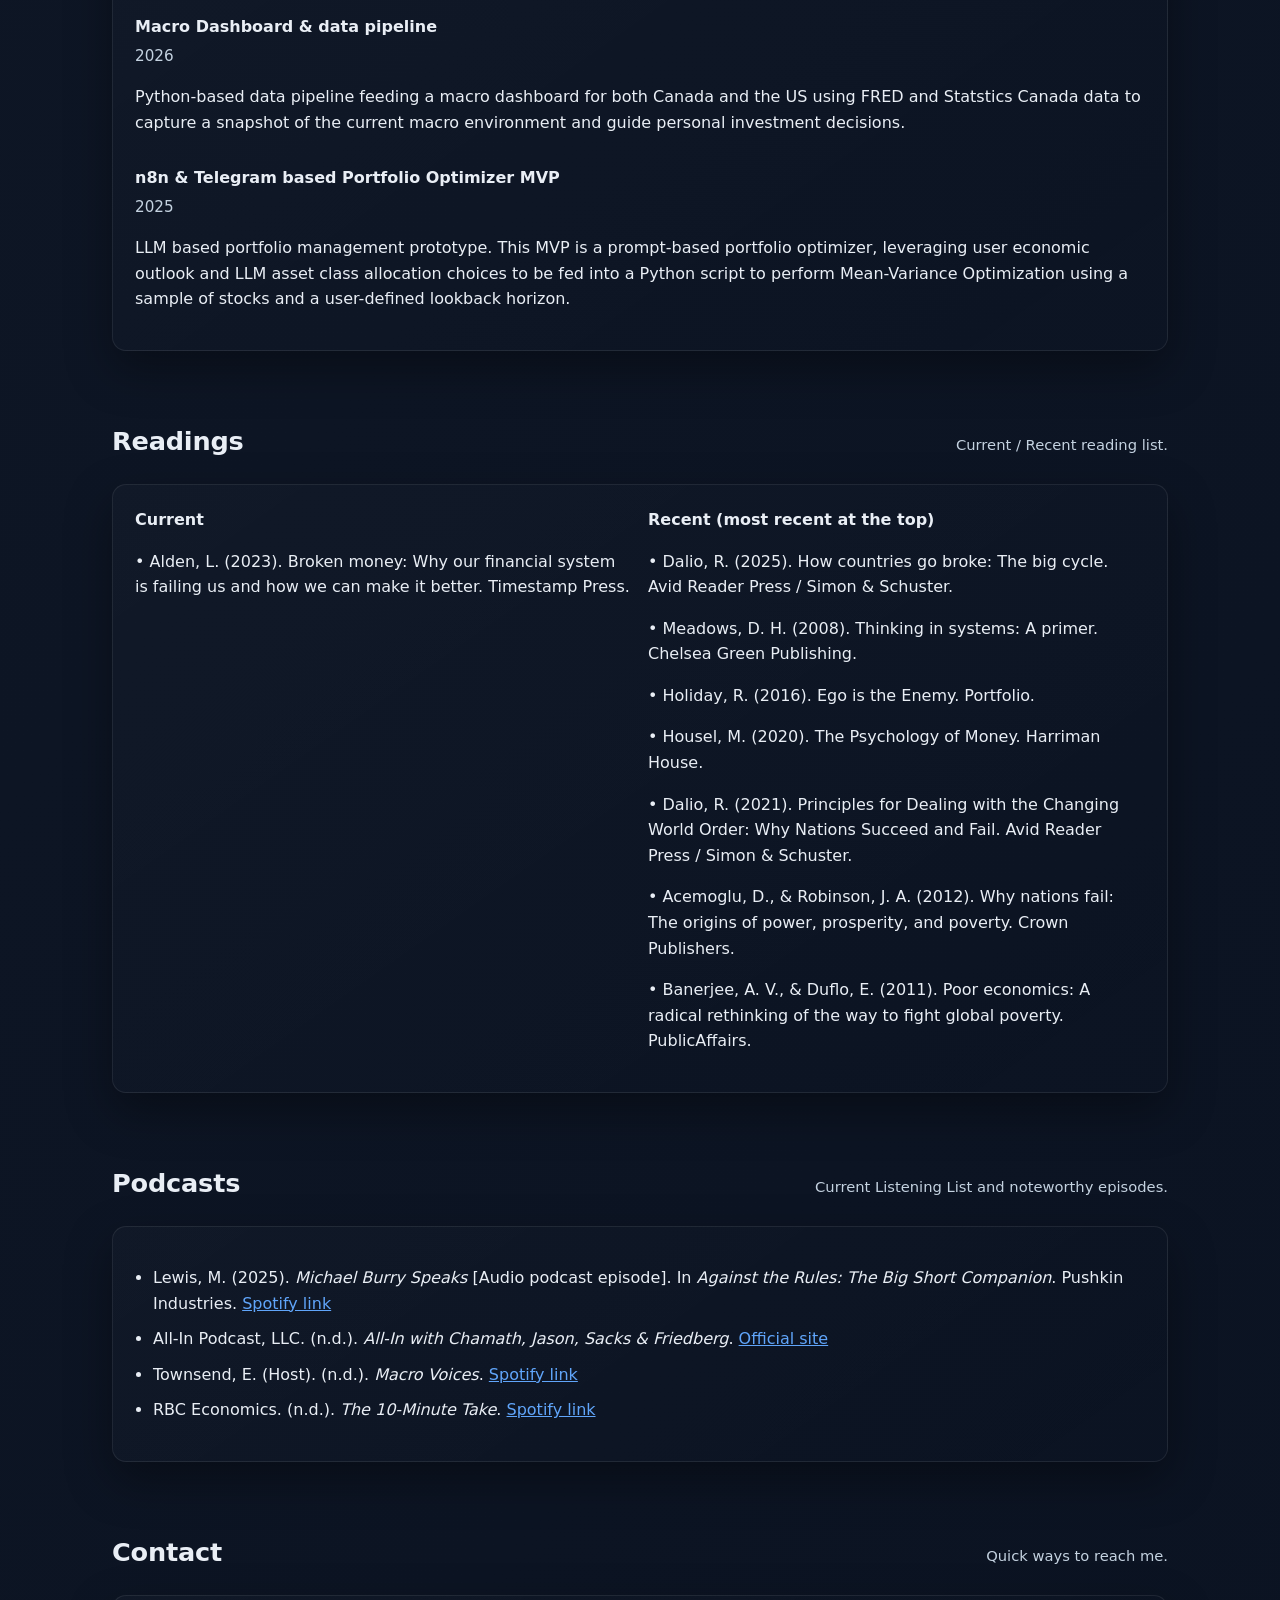
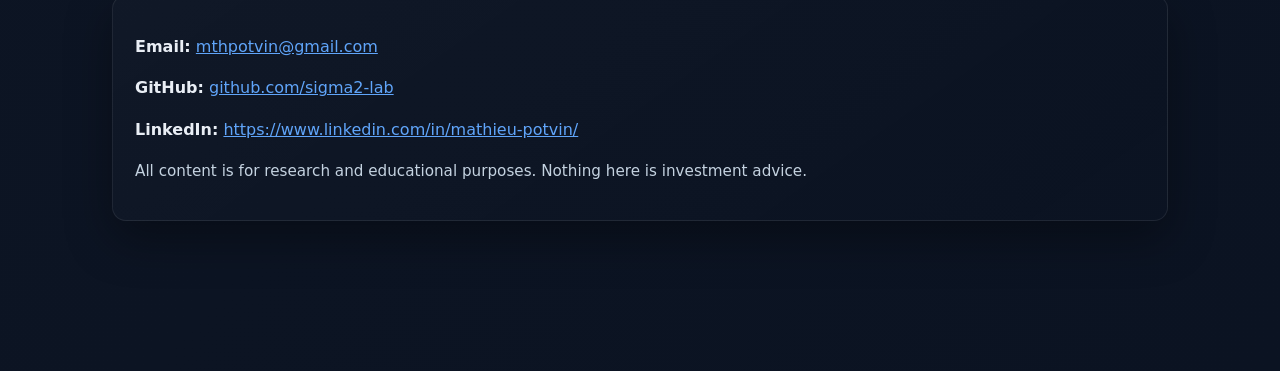
==== commit 4447e873: "Add LLM-Powered Portfolio Optimizer to Projects section Co-Authored-By: Claude Sonnet 4.6 <noreply@a" ====
--- a/cv.html
+++ b/cv.html
@@ -215,6 +215,11 @@
           <p>A longform piece exploring how the shift toward passive investing is reshaping price discovery and market efficiency.</p>
         </div>
         <div>
+          <div class="item-title">LLM-Powered Portfolio Optimizer</div>
+          <div class="meta">2026</div>
+          <p>LLM-powered portfolio optimizer built with a Python backend (hosted on Render). Users describe their macro outlook, the LLM proposes asset allocation bands, and a mean-variance optimization engine returns portfolio weights.</p>
+        </div>
+        <div>
           <div class="item-title">Macro Dashboard & data pipeline</div>
           <div class="meta">2026</div>
           <p>Python-based data pipeline feeding a macro dashboard for both Canada and the US using FRED and Statstics Canada data to capture a snapshot of the current
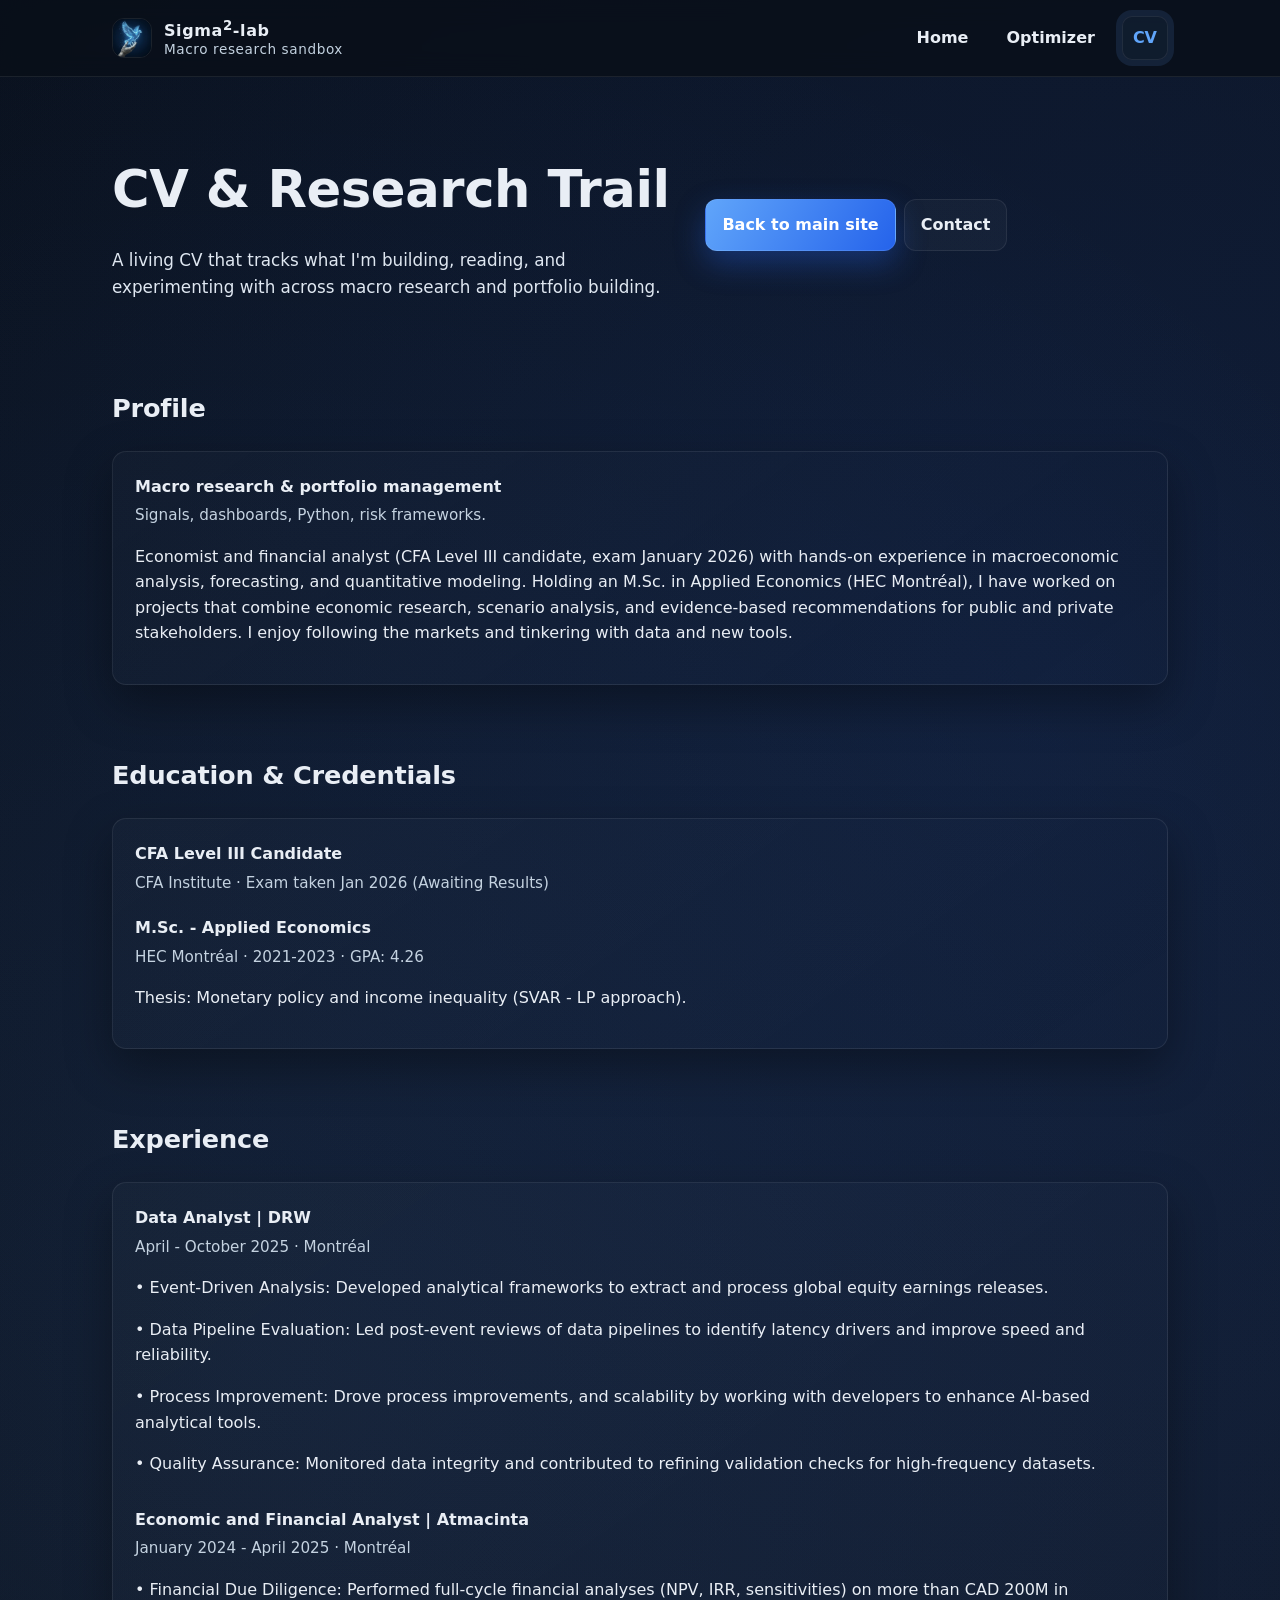
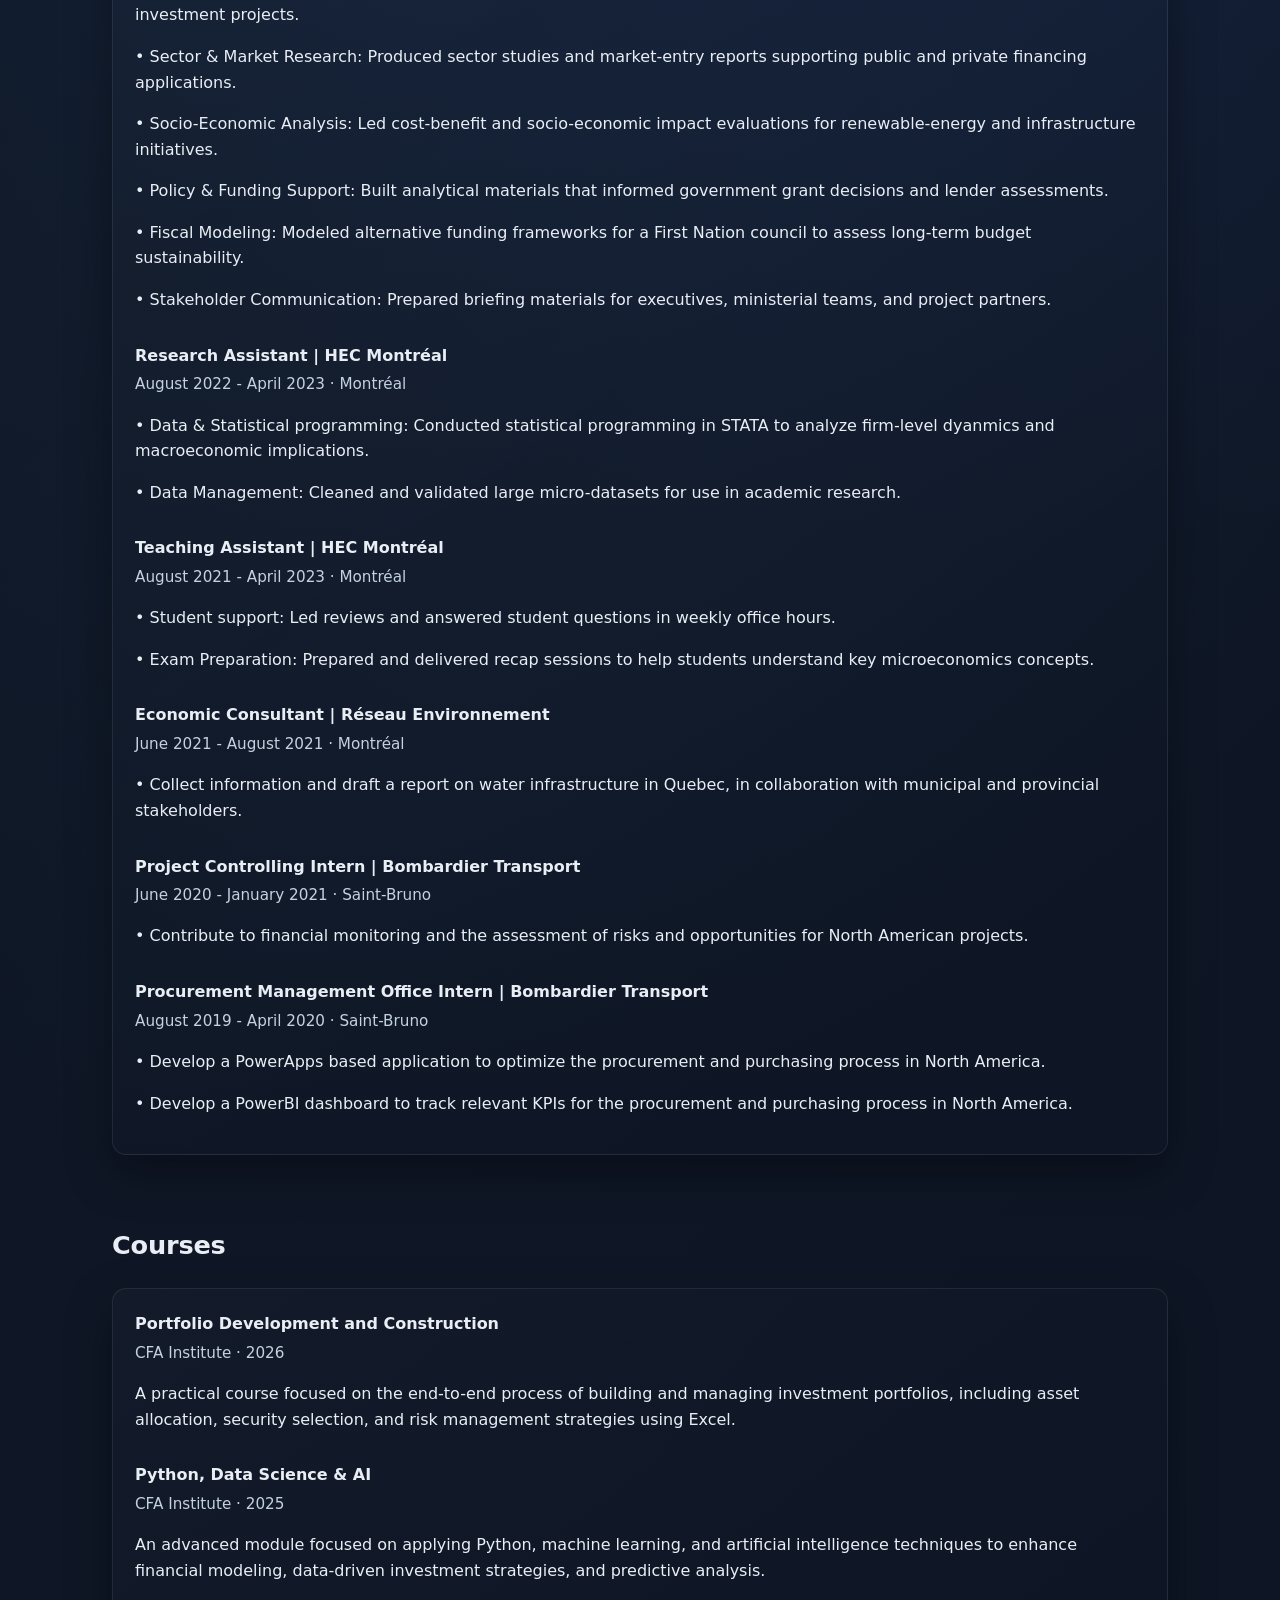
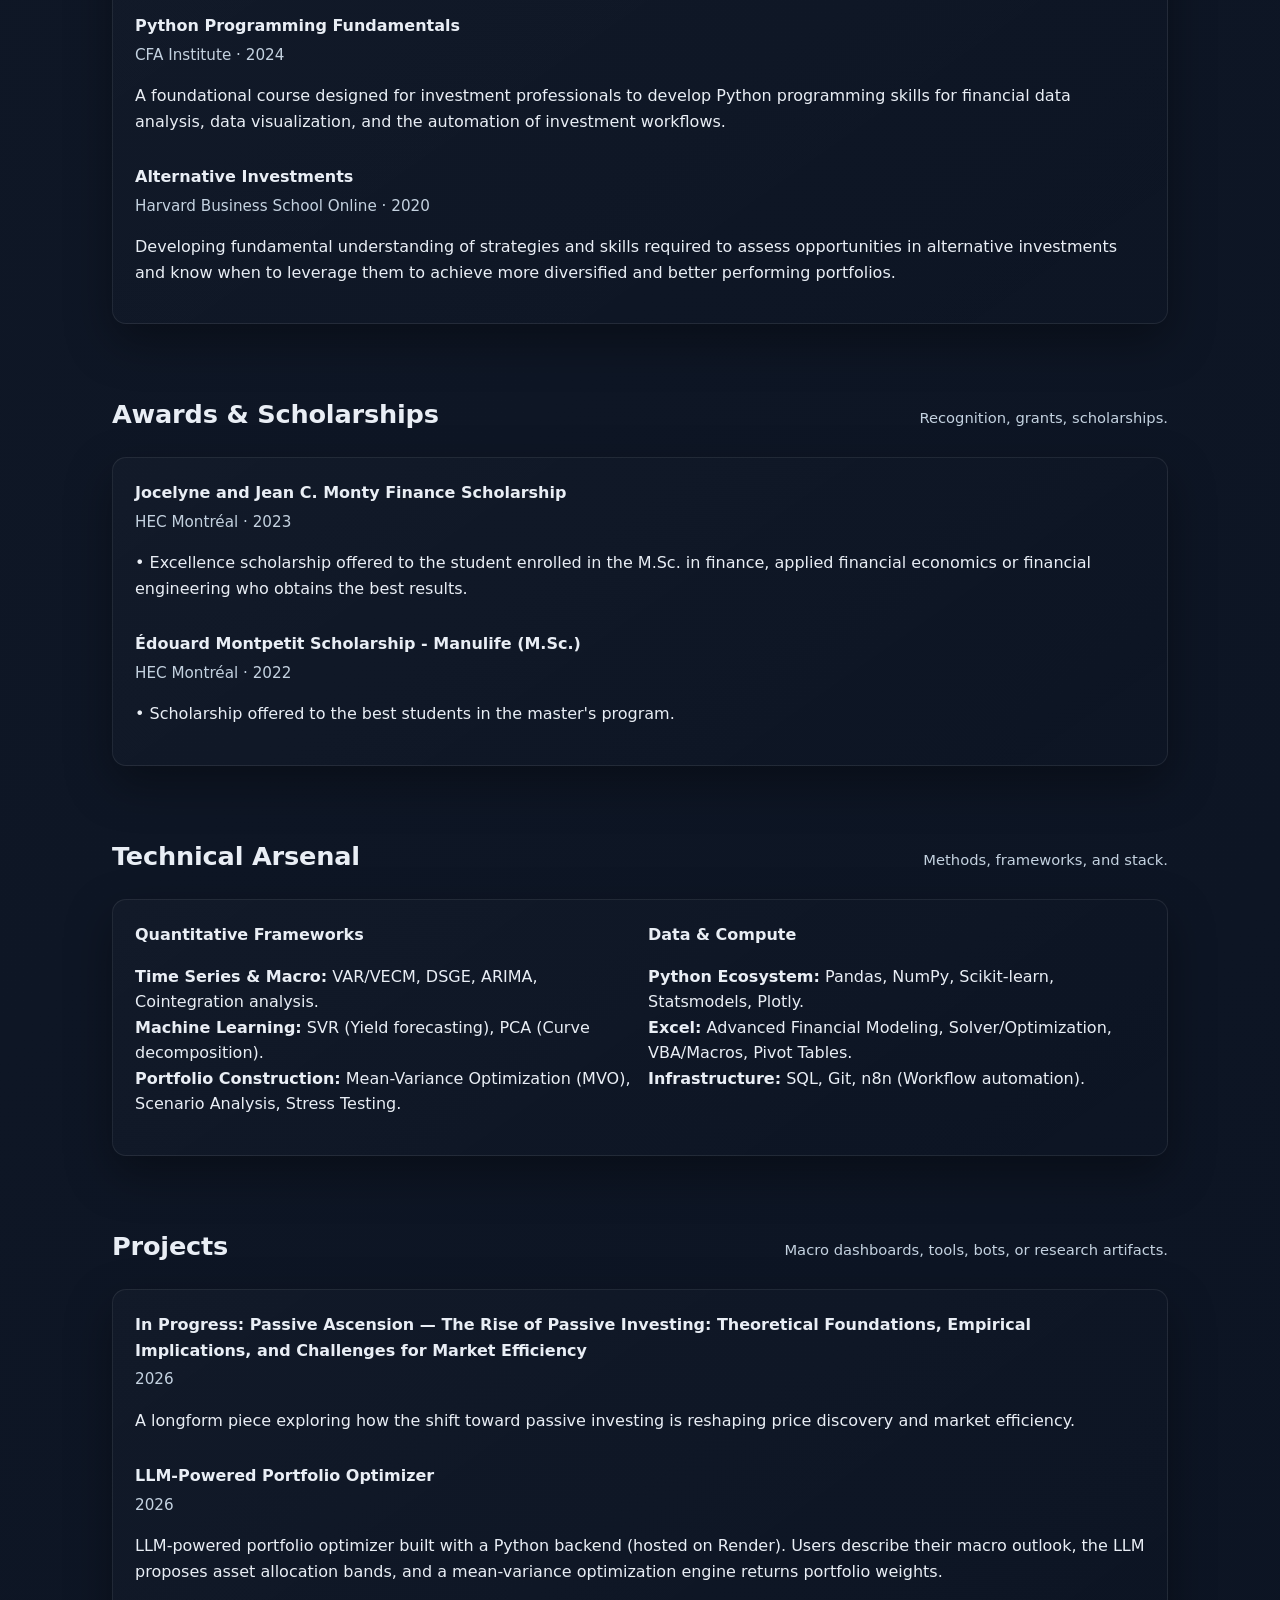
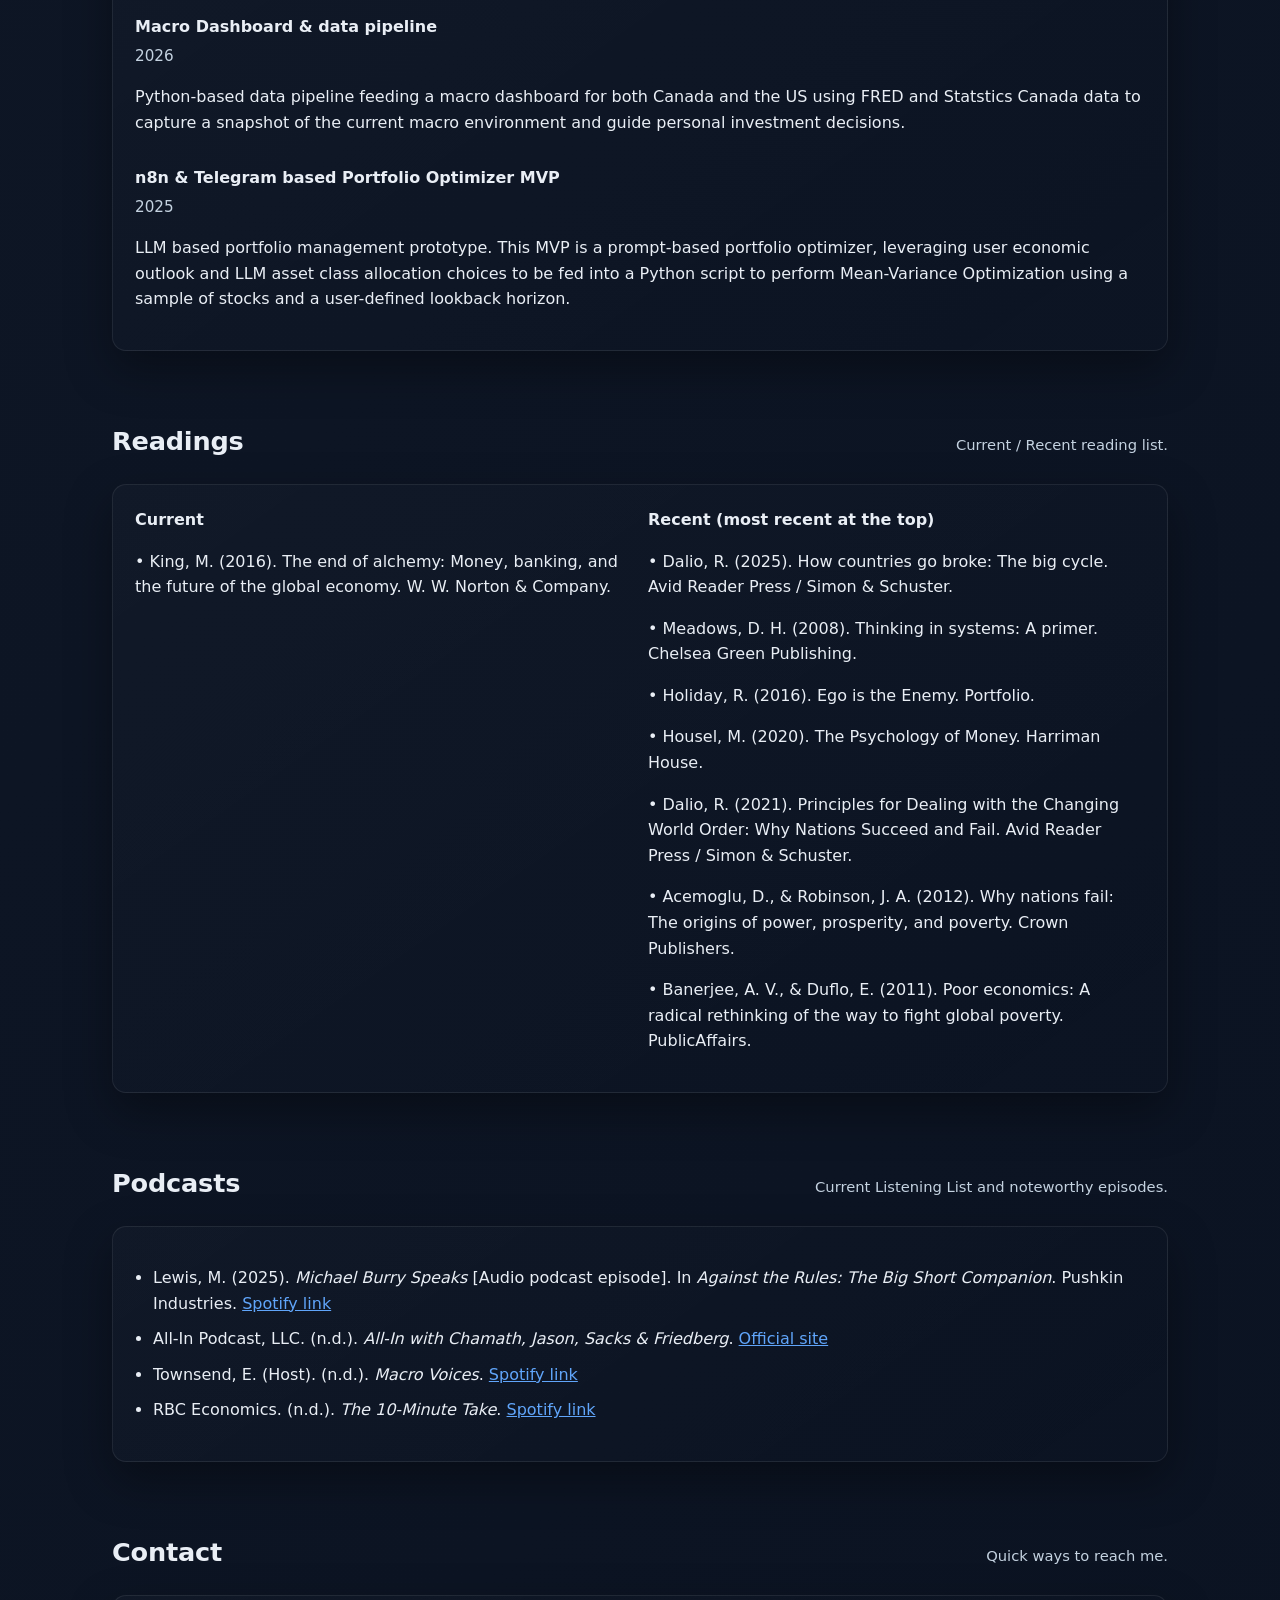
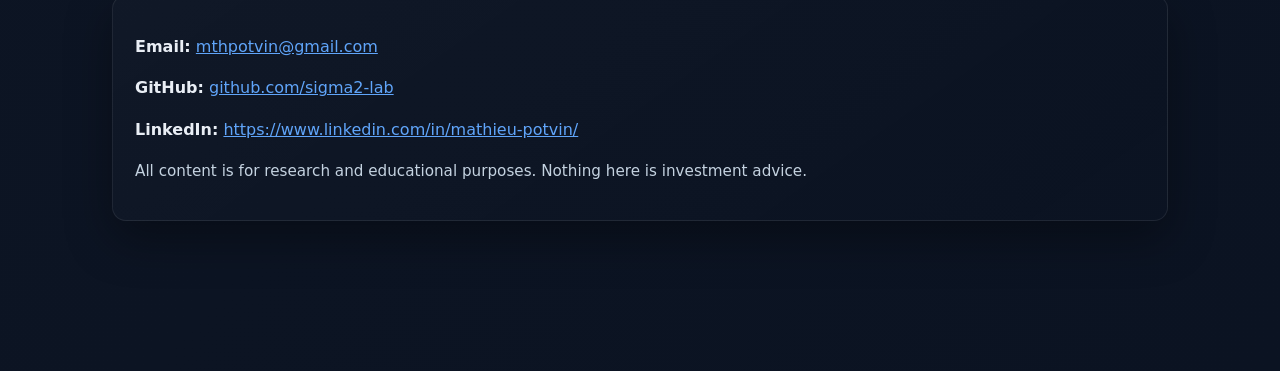
==== commit 41a64415: "readings update" ====
--- a/cv.html
+++ b/cv.html
@@ -242,7 +242,7 @@
       <div class="panel grid-two">
         <div>
           <div class="item-title">Current</div>
-          <p>•	Alden, L. (2023). Broken money: Why our financial system is failing us and how we can make it better. Timestamp Press.</p>
+          <p>•	King, M. (2016). The end of alchemy: Money, banking, and the future of the global economy. W. W. Norton & Company.</p>
         </div>
         <div>
           <div class="item-title">Recent (most recent at the top)</div>
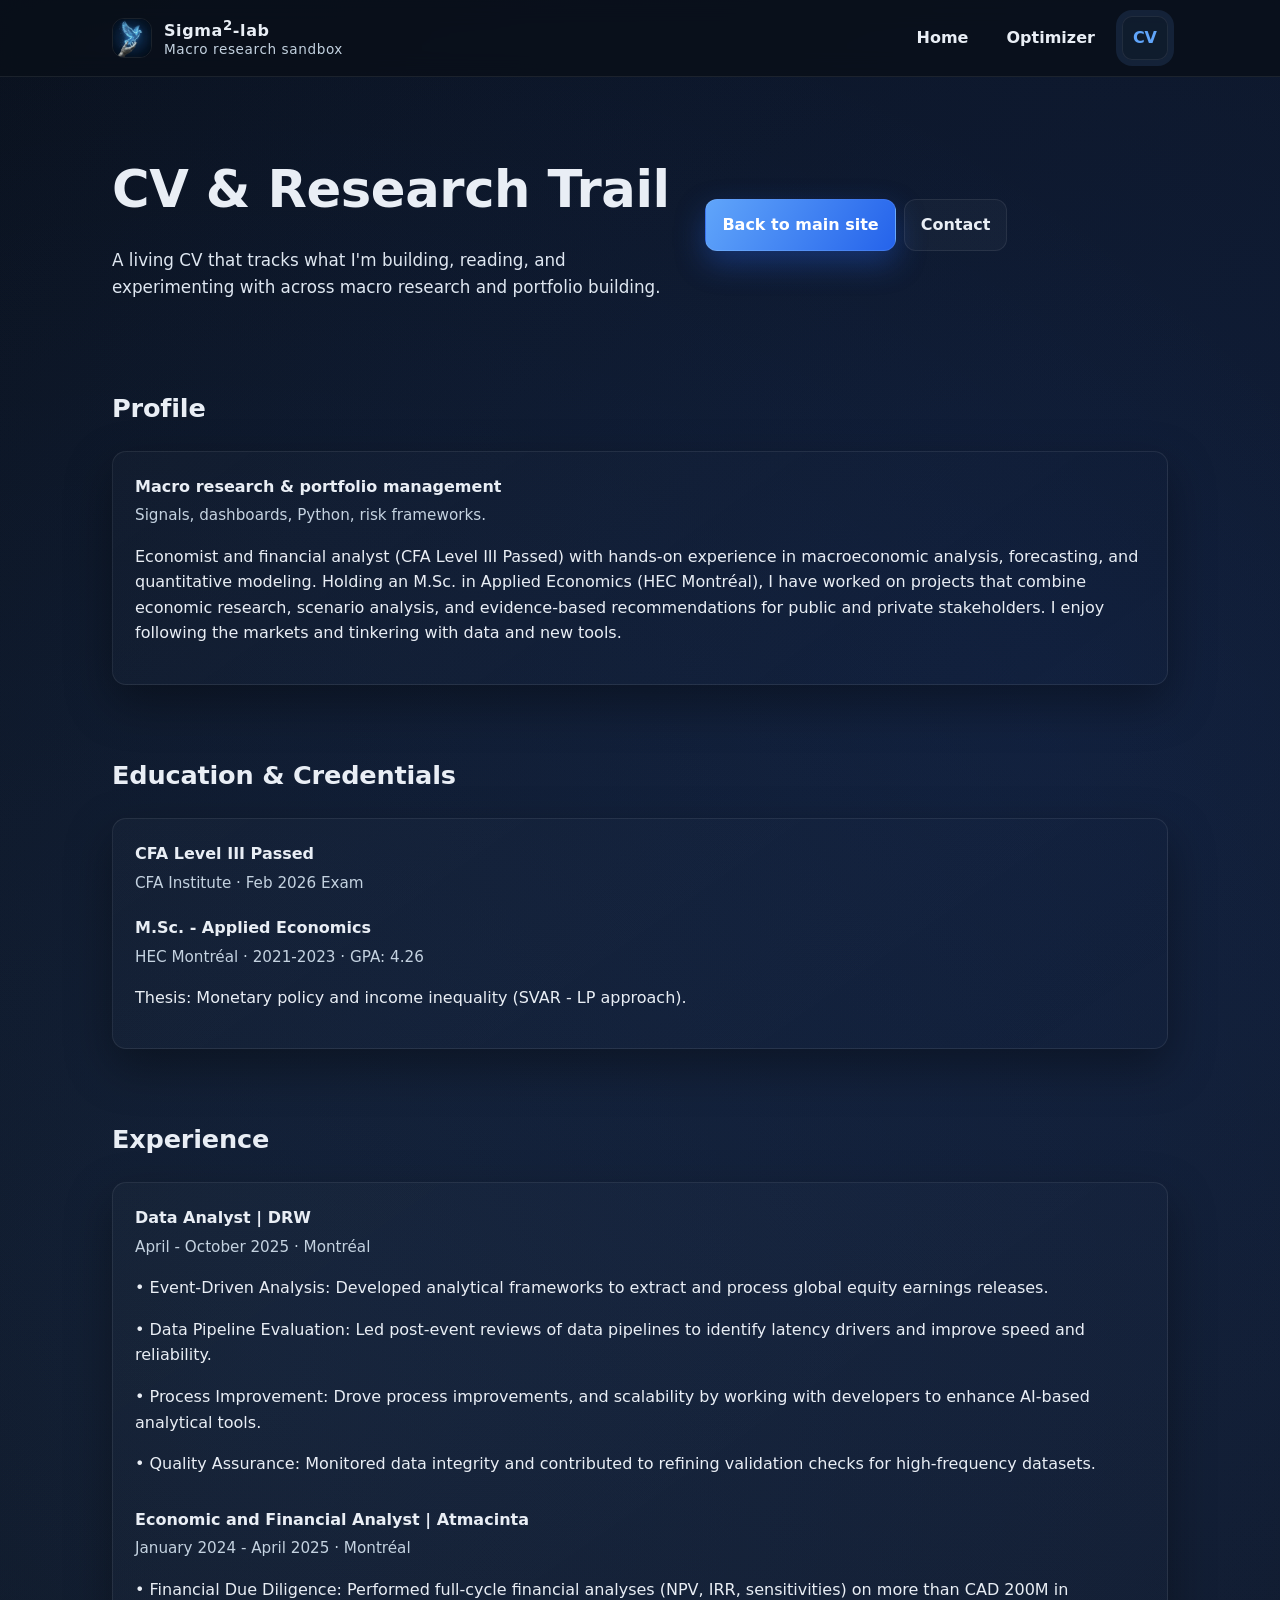
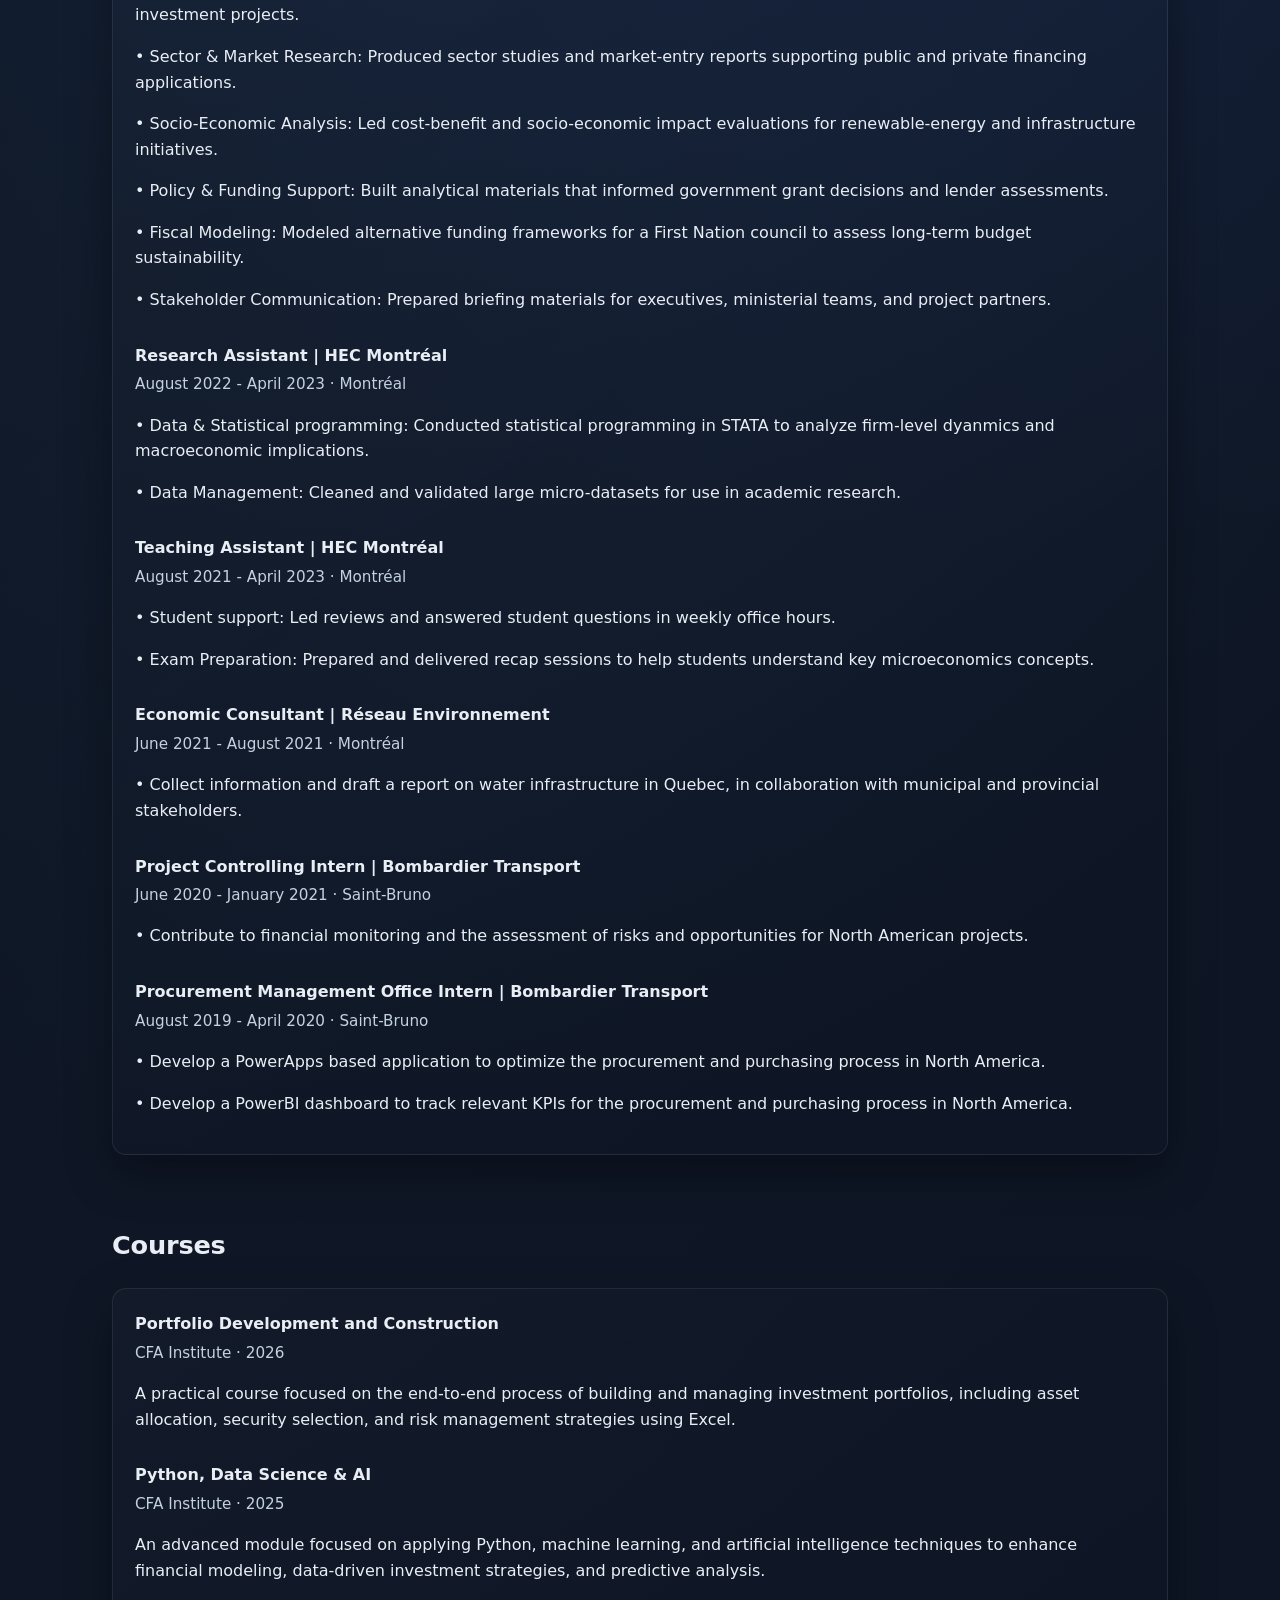
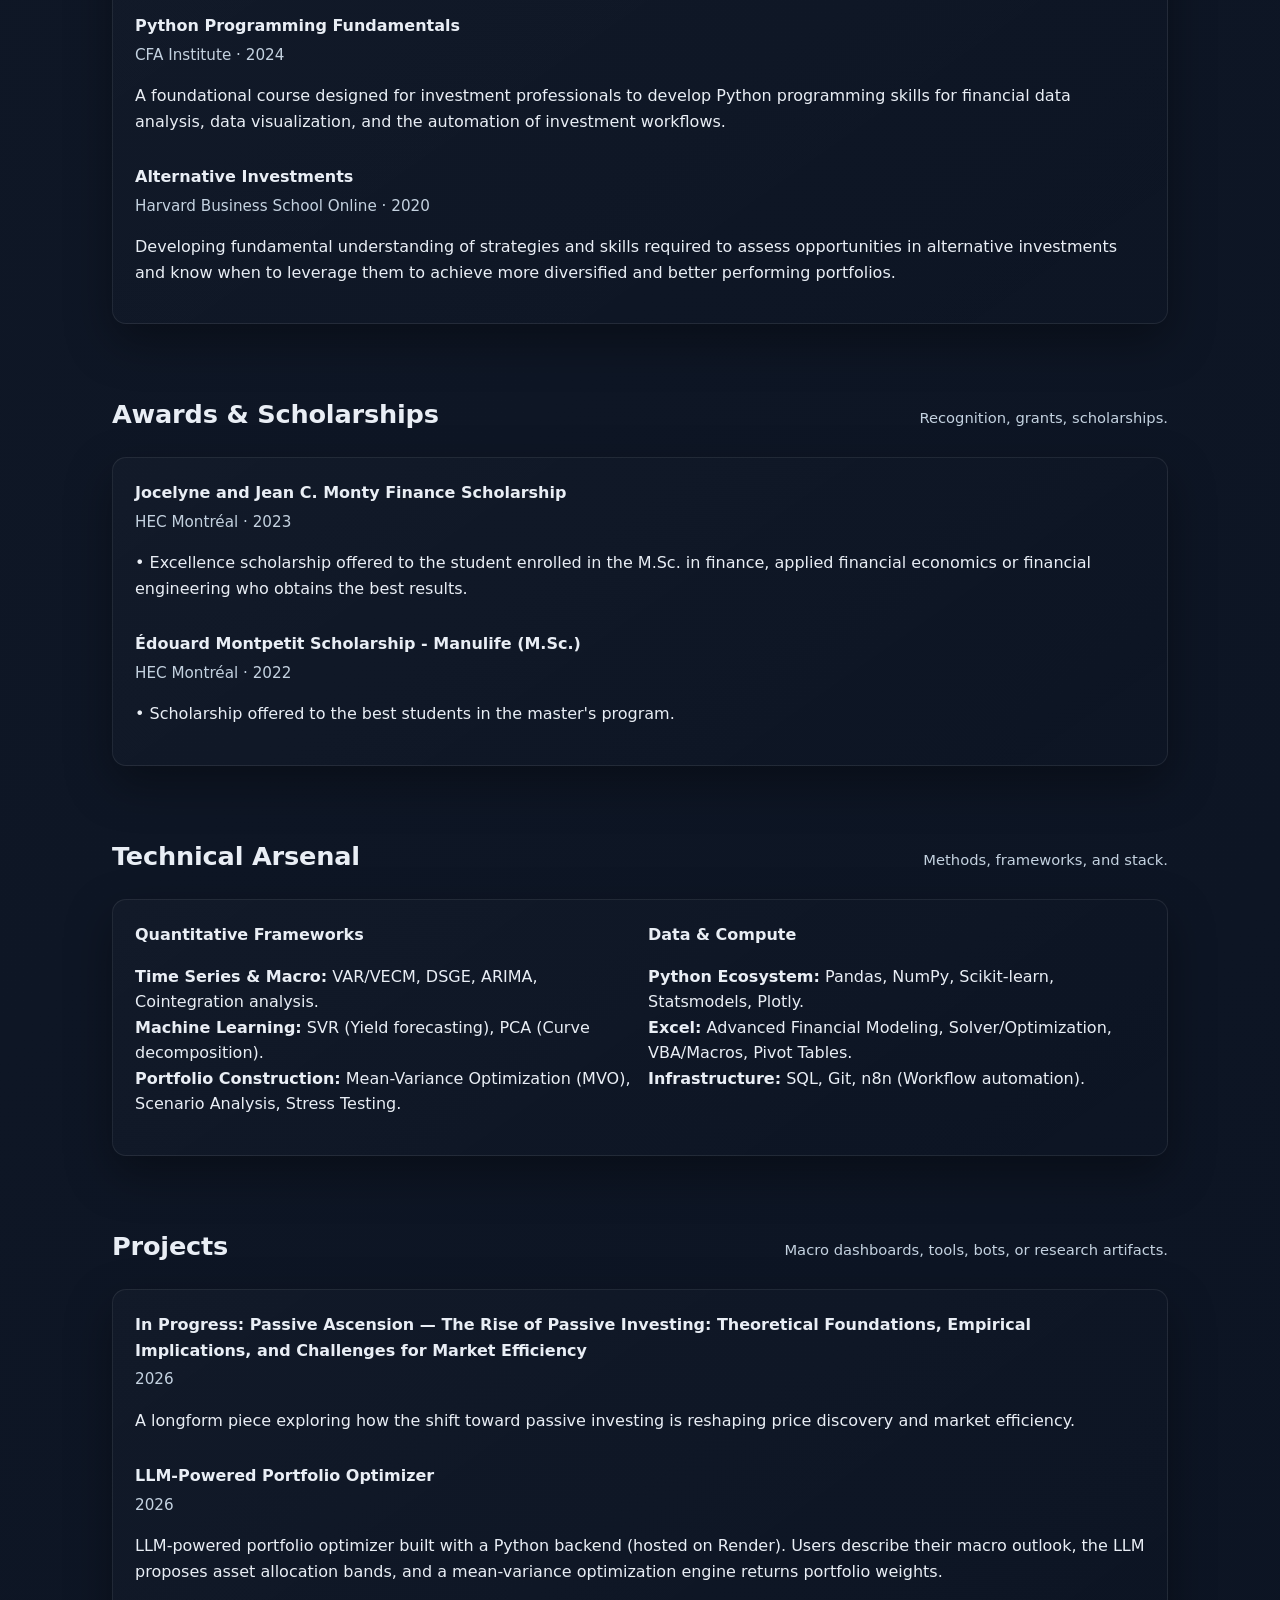
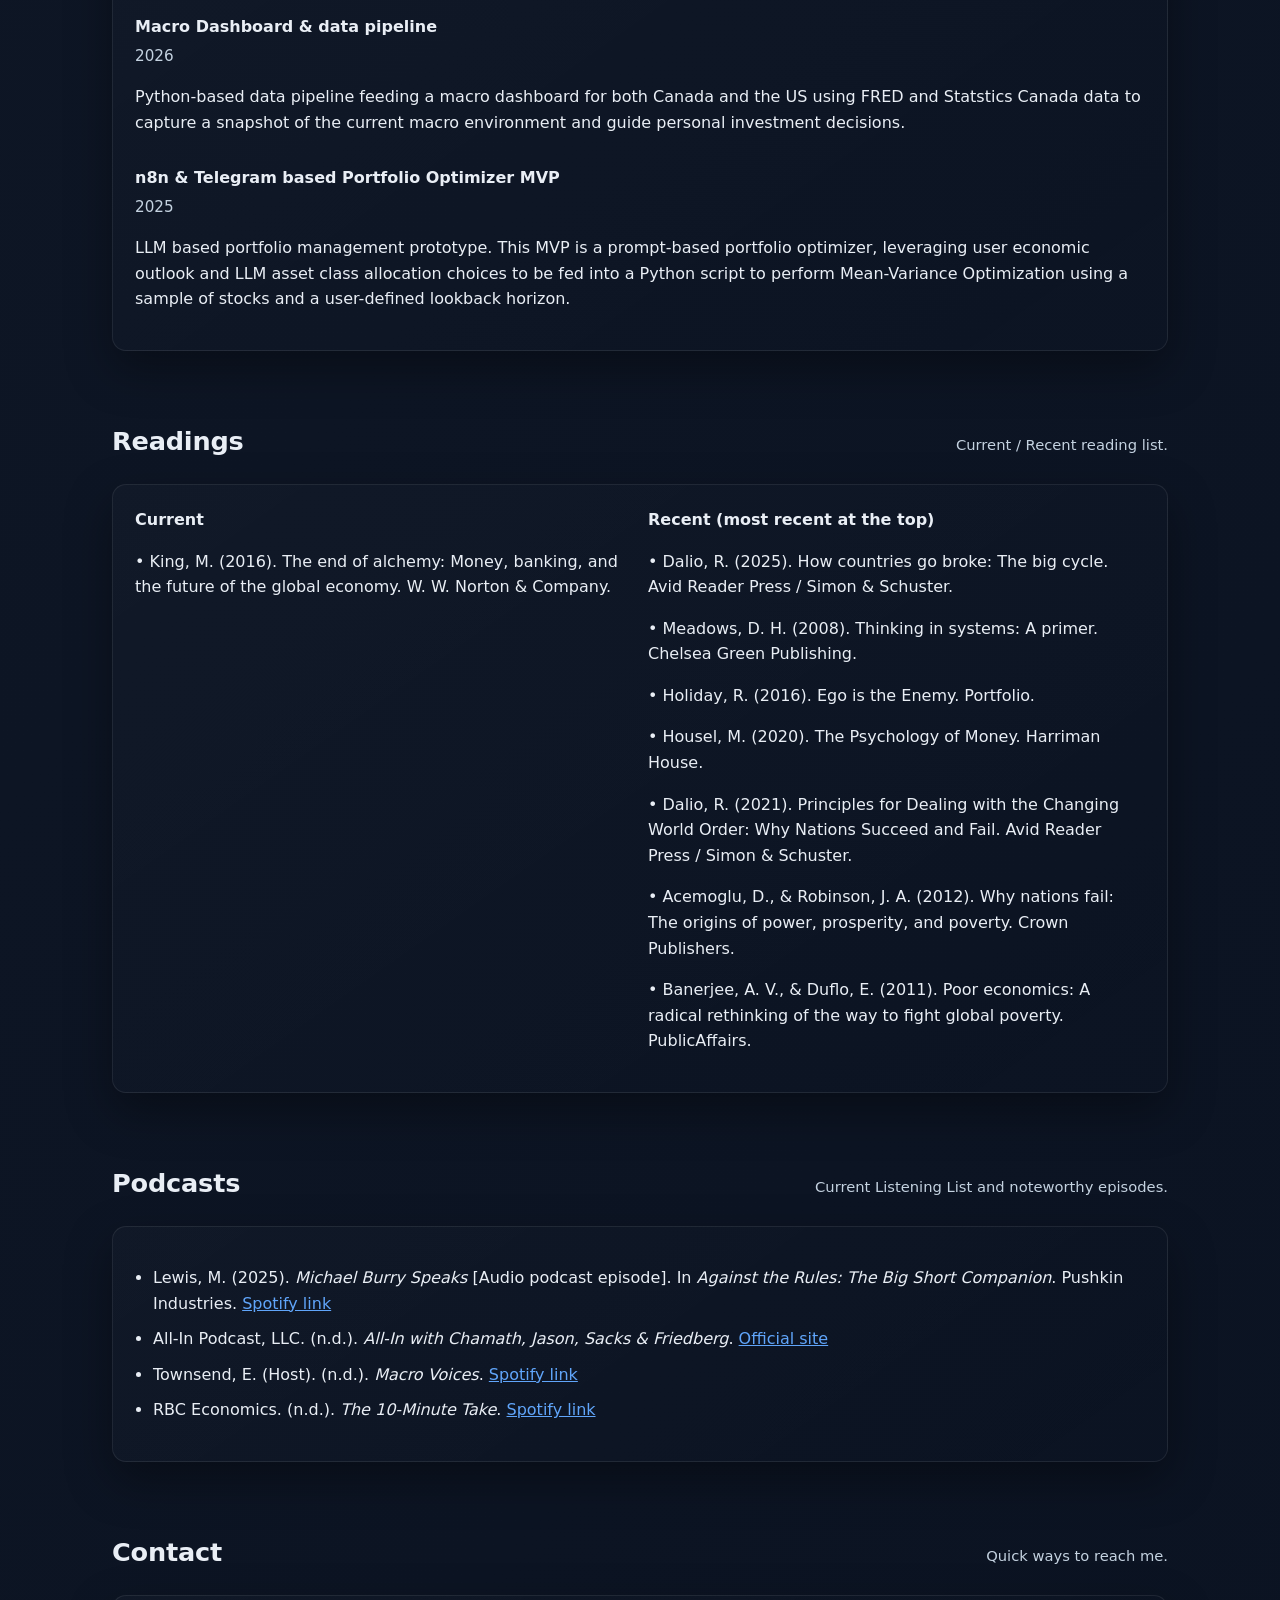
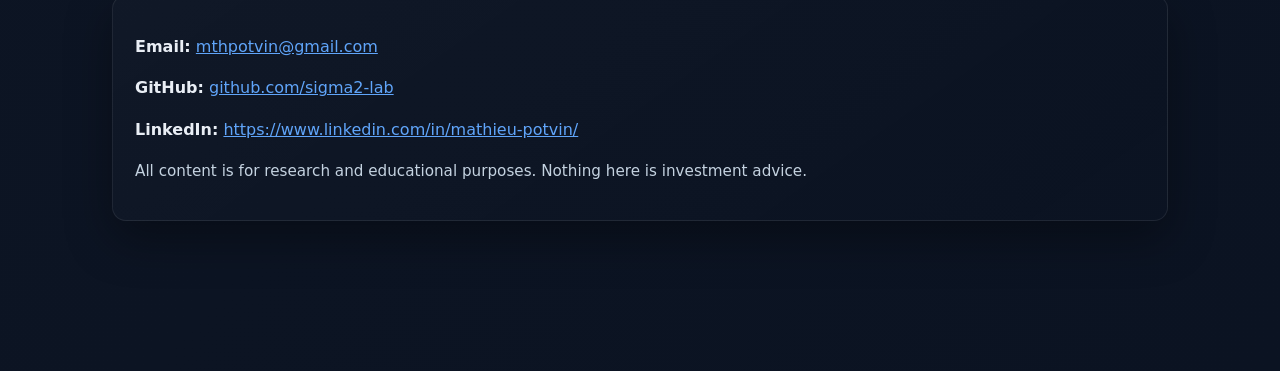
==== commit 63a843c2: "CFA update" ====
--- a/cv.html
+++ b/cv.html
@@ -52,7 +52,7 @@
       <div class="panel">
         <div class="item-title">Macro research & portfolio management</div>
         <div class="meta">Signals, dashboards, Python, risk frameworks.</div>
-        <p>Economist and financial analyst (CFA Level III candidate, exam January 2026) with hands-on experience in macroeconomic analysis, 
+        <p>Economist and financial analyst (CFA Level III Passed) with hands-on experience in macroeconomic analysis, 
           forecasting, and quantitative modeling. Holding an M.Sc. in Applied Economics (HEC Montréal), I have worked on projects that combine
            economic research, scenario analysis, and evidence-based recommendations for public and private stakeholders. I enjoy following the markets
            and tinkering with data and new tools.</p>
@@ -64,8 +64,8 @@
   </div>
   <div class="panel list">
     <div>
-      <div class="item-title">CFA Level III Candidate</div>
-      <div class="meta">CFA Institute · Exam taken Jan 2026 (Awaiting Results)</div>
+      <div class="item-title">CFA Level III Passed</div>
+      <div class="meta">CFA Institute · Feb 2026 Exam</div>
     </div>
     <div>
       <div class="item-title">M.Sc. - Applied Economics</div>
